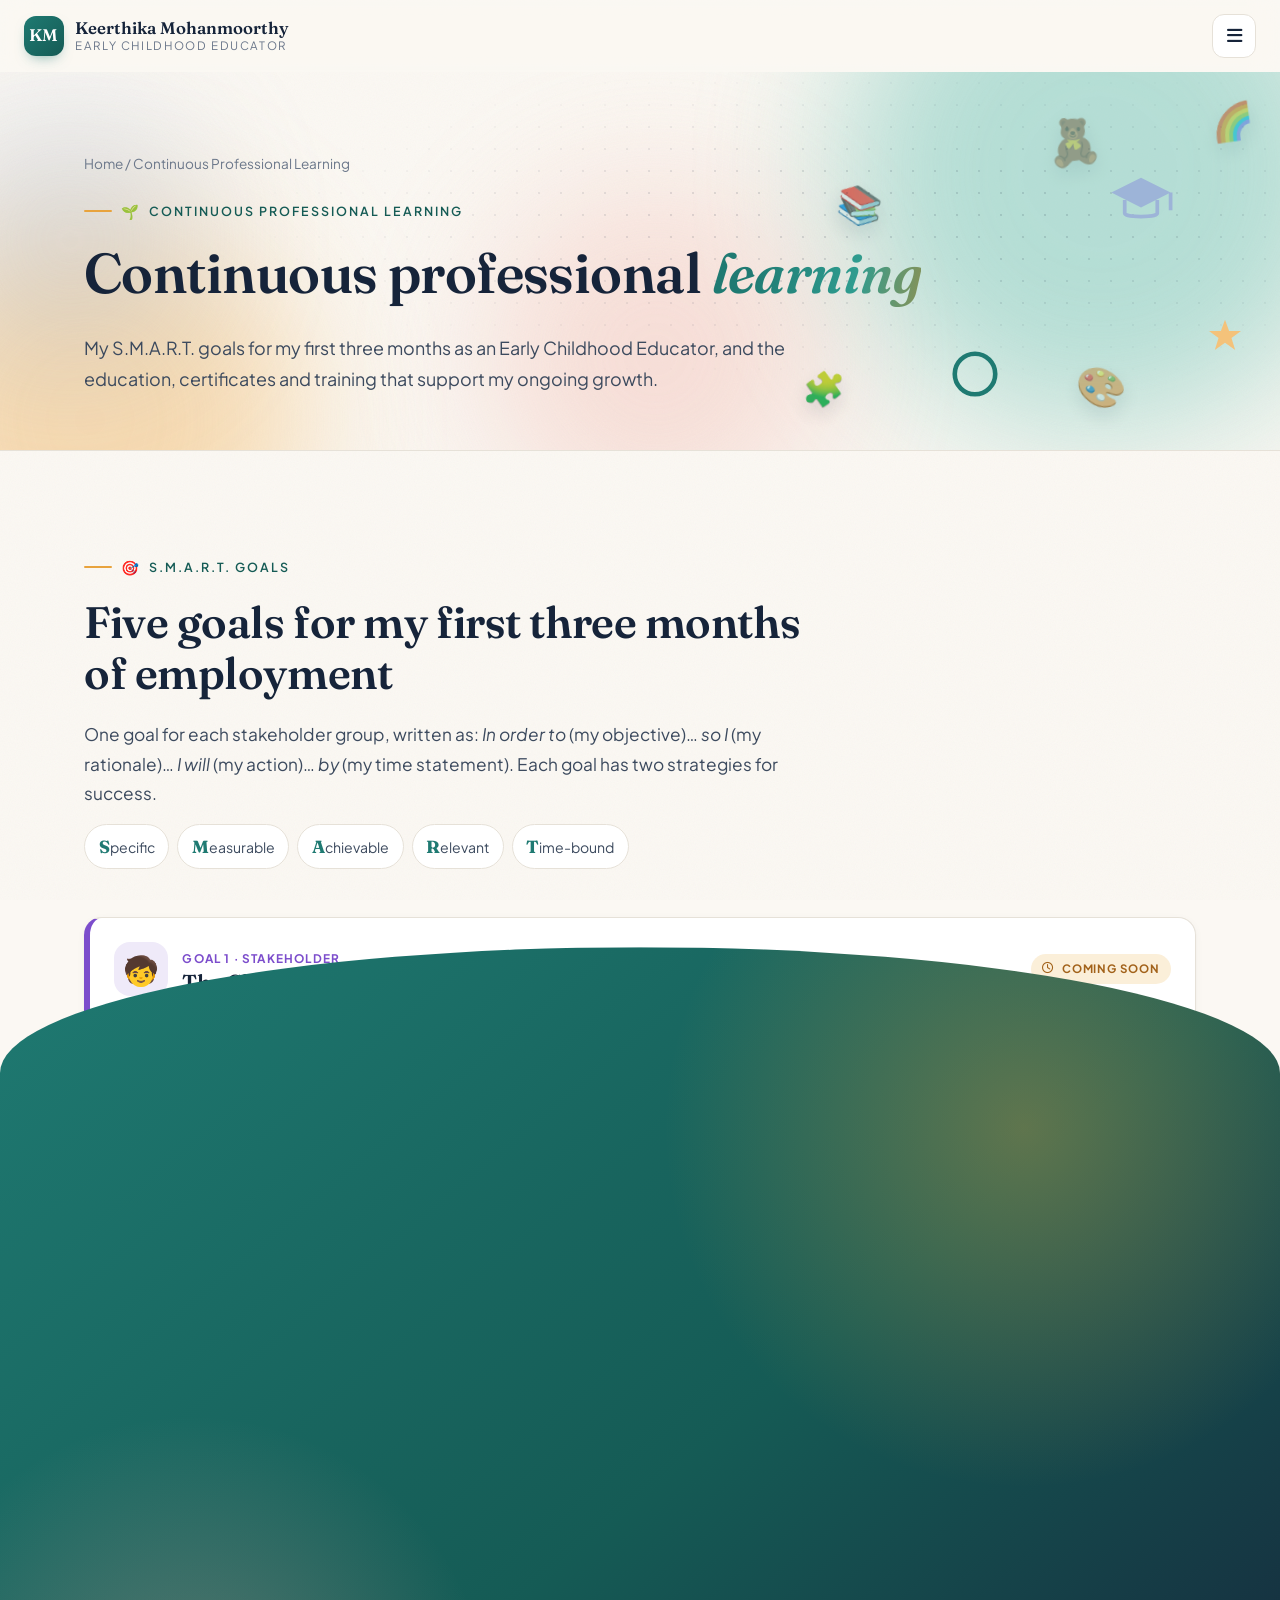
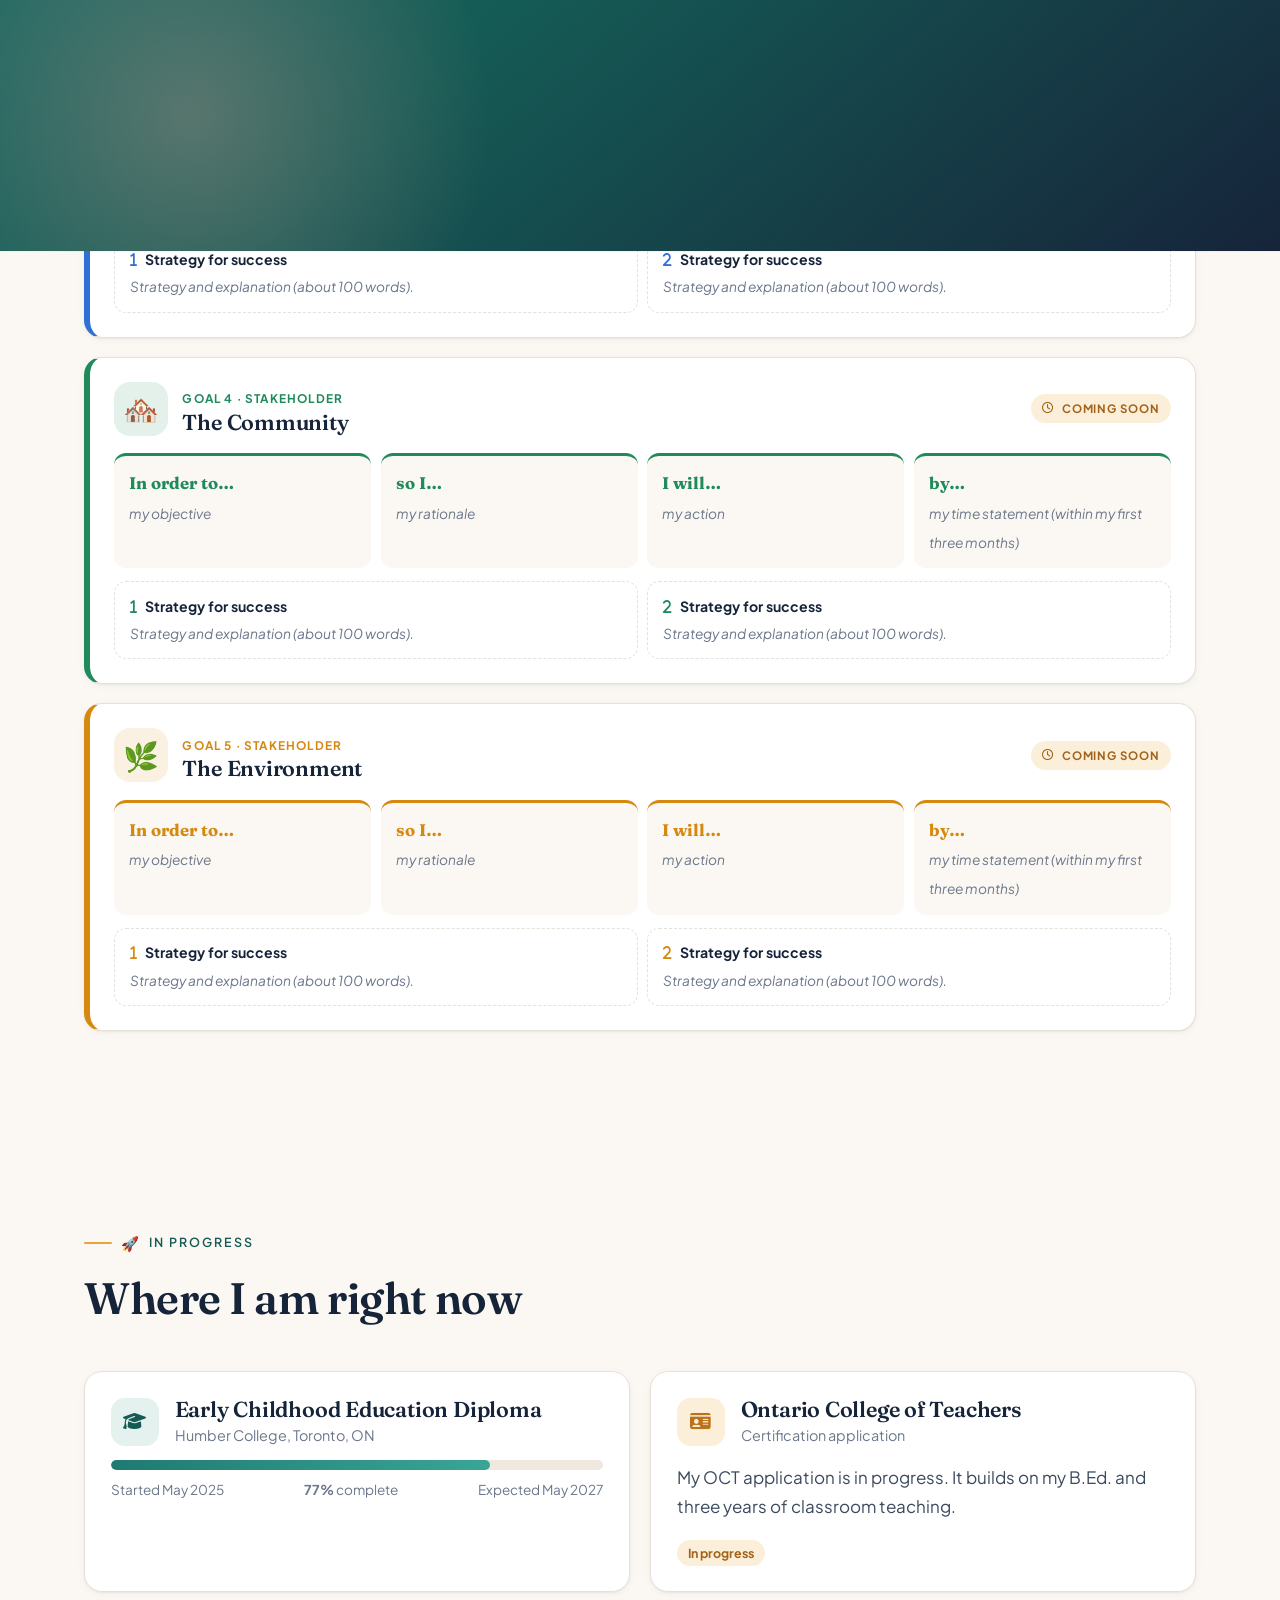
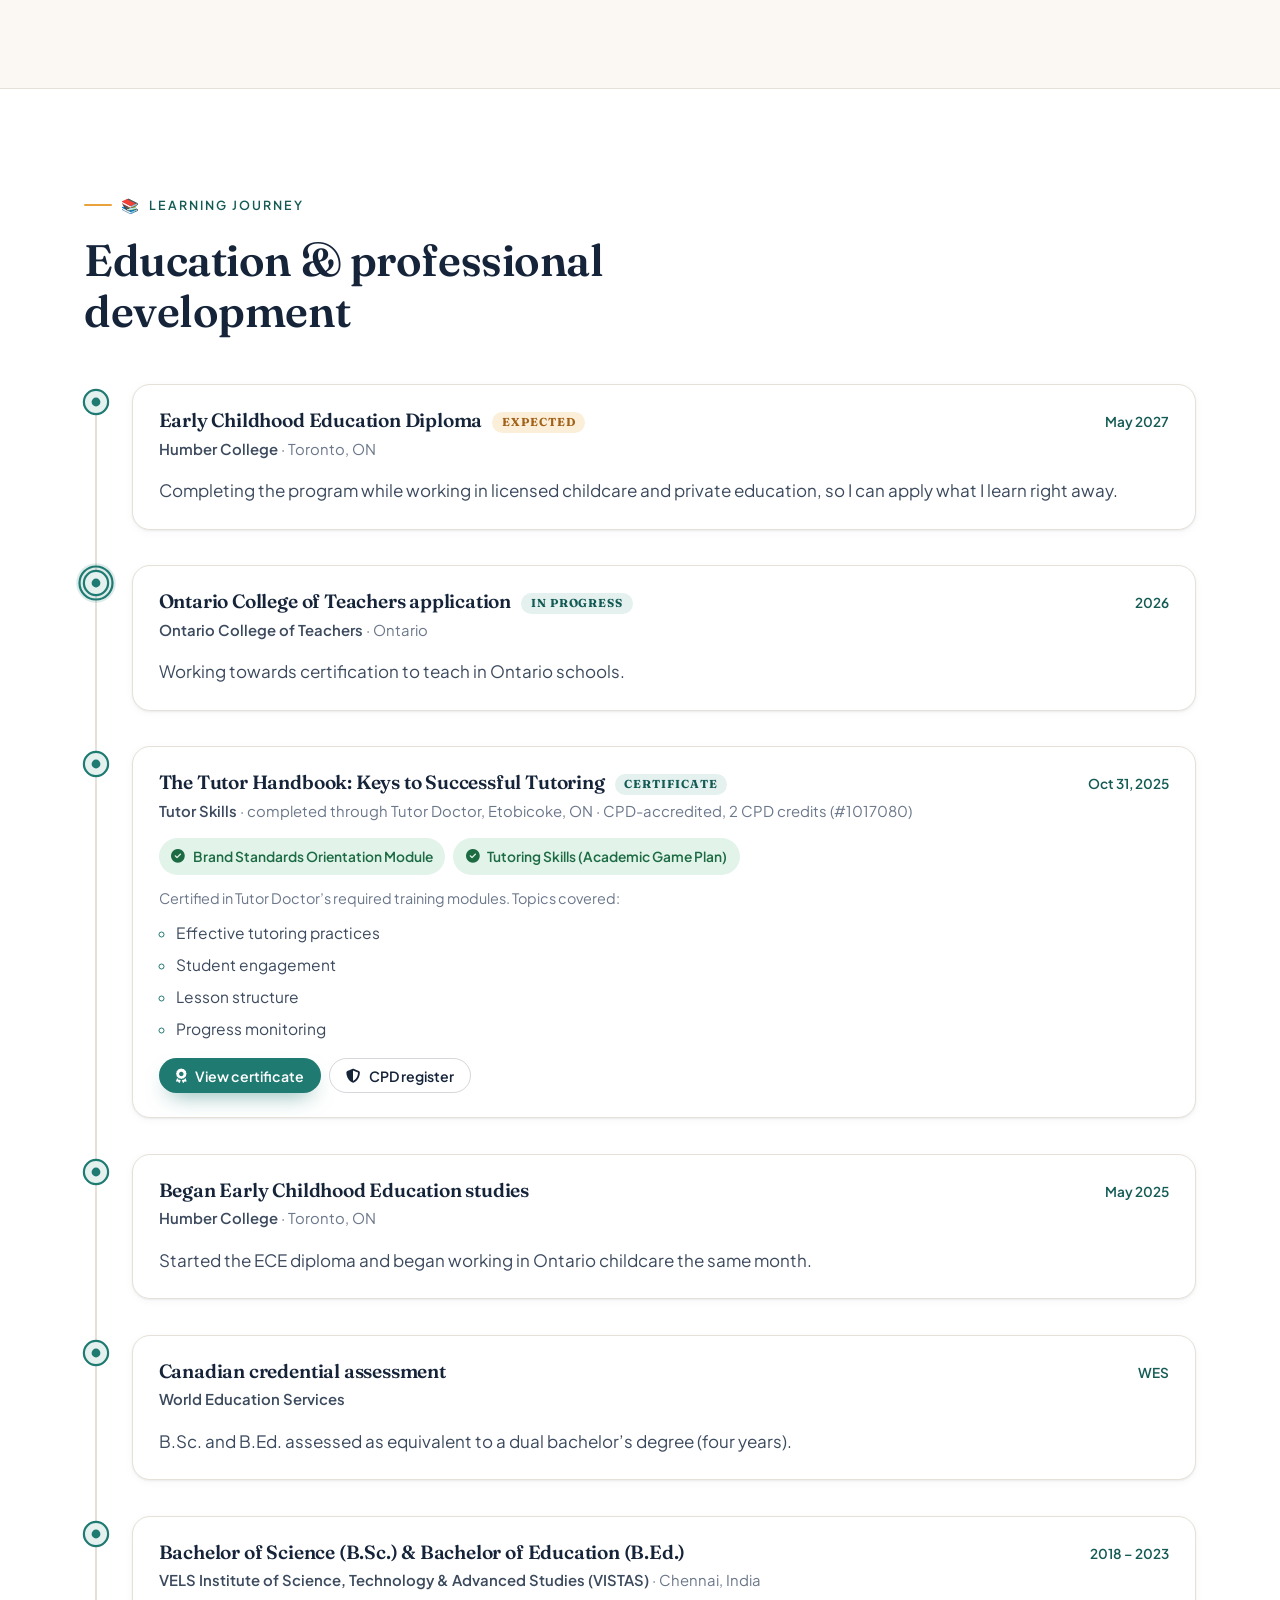
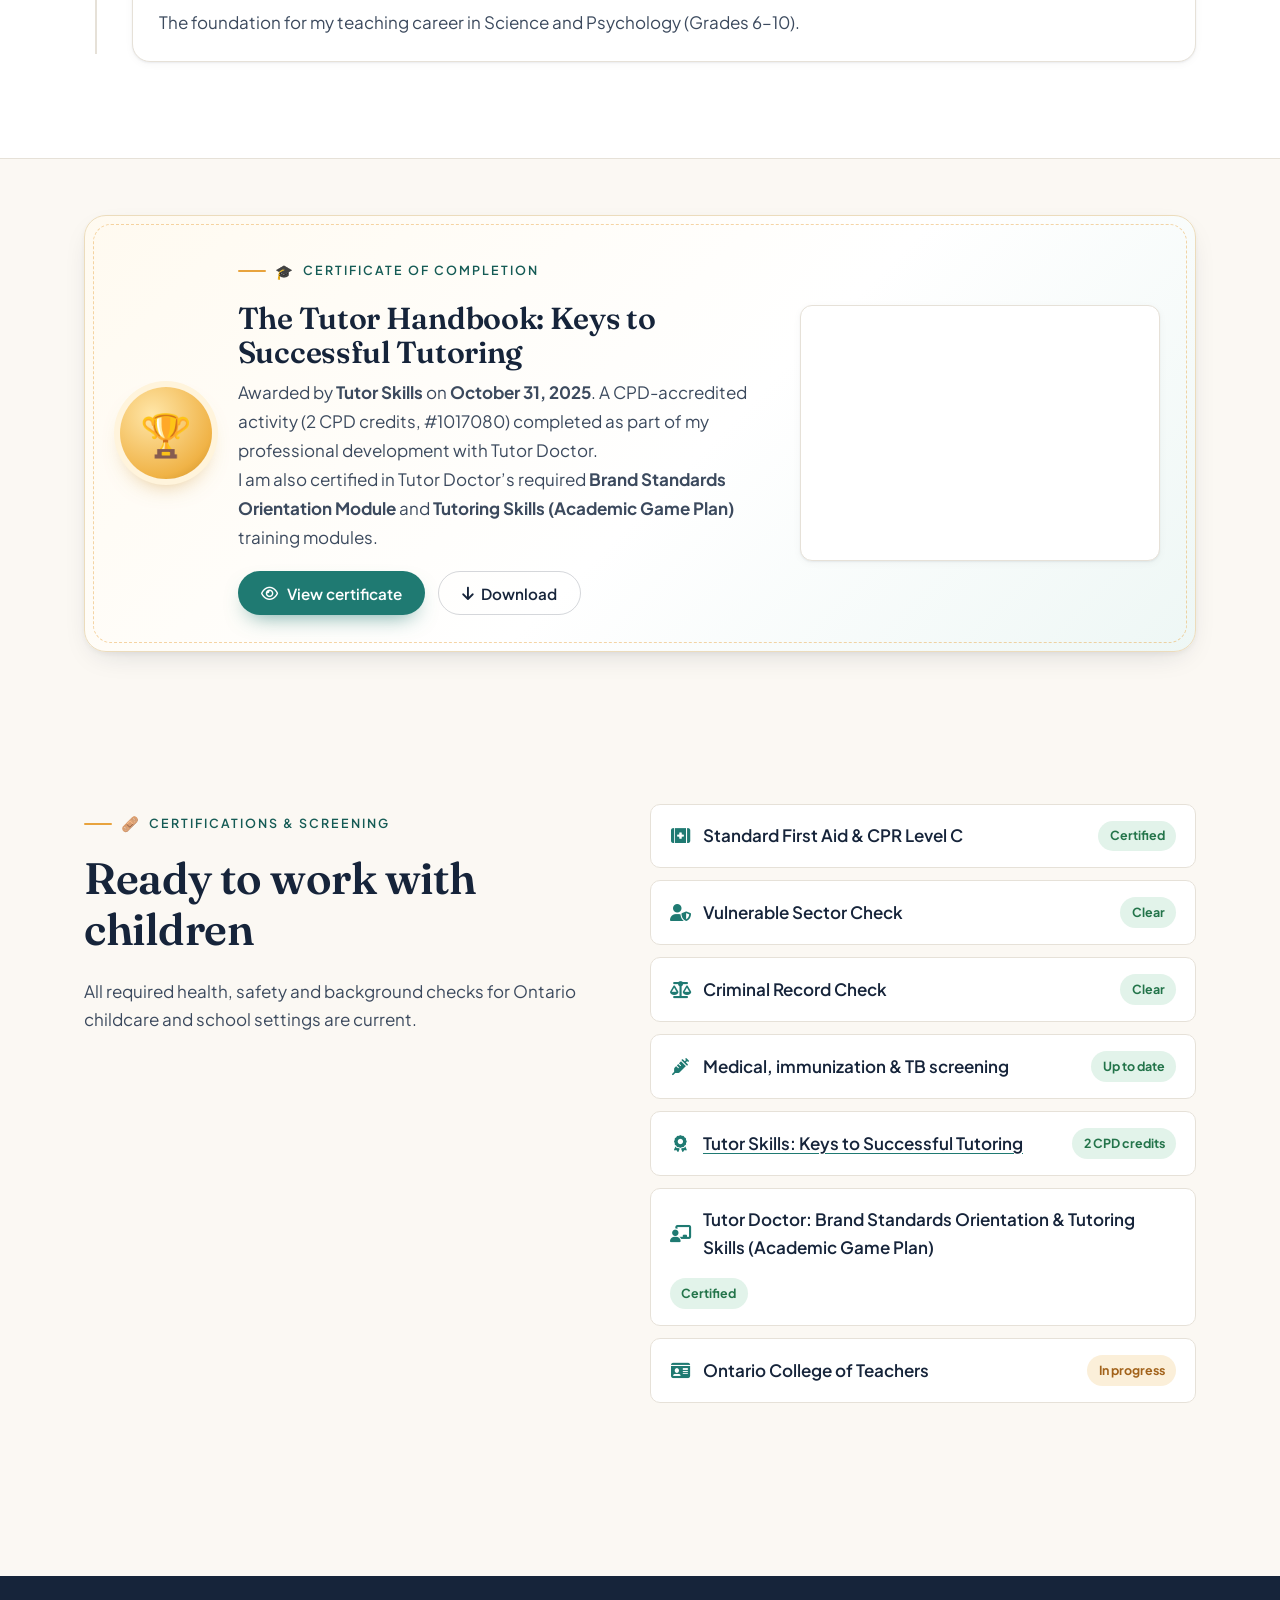
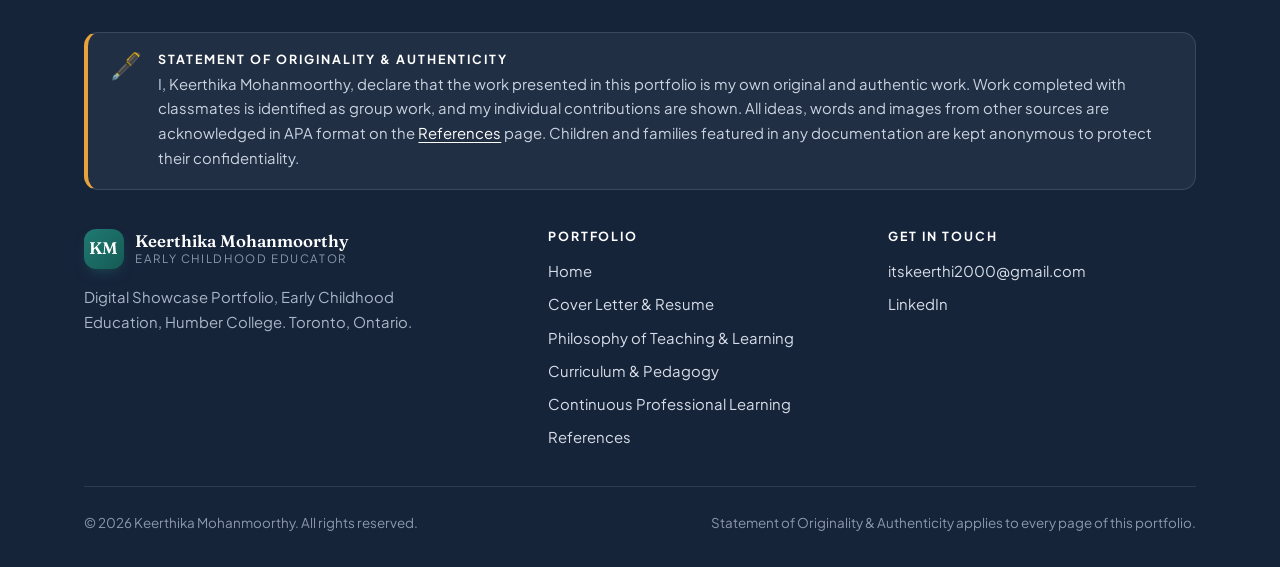
==== continuous-learning.html @ 9c363962 "Use new graduation portrait as the hero photo; keep badges off the photo Co-Authored-By: Claude Opus" ====
<!DOCTYPE html>
<html lang="en-CA" class="no-js">
<head>
  <meta charset="UTF-8" />
  <meta name="viewport" content="width=device-width, initial-scale=1.0" />
  <script>(function(){var h=document.documentElement,a=false;try{if(sessionStorage.getItem("km-pt")==="1"){a=true;sessionStorage.removeItem("km-pt");}}catch(e){}try{var n=performance.getEntriesByType("navigation")[0];if(n&&n.type==="back_forward")a=true;}catch(e){}if(a&&!(window.matchMedia&&matchMedia("(prefers-reduced-motion: reduce)").matches))h.classList.add("pt-arriving");})();</script>
  <title>Continuous Professional Learning | Keerthika Mohanmoorthy</title>
  <meta name="description" content="Education, certifications and professional development of Keerthika Mohanmoorthy: Humber College ECE diploma, B.Sc. & B.Ed., First Aid & CPR C, OCT application in progress." />
  <meta name="theme-color" content="#16243a" />
  <link rel="icon" href="data:image/svg+xml,%3Csvg xmlns='http://www.w3.org/2000/svg' viewBox='0 0 64 64'%3E%3Crect width='64' height='64' rx='16' fill='%231f7a72'/%3E%3Ctext x='50%25' y='54%25' text-anchor='middle' dominant-baseline='middle' font-family='Georgia,serif' font-size='28' fill='white'%3EKM%3C/text%3E%3C/svg%3E" />
  <link rel="preconnect" href="https://fonts.googleapis.com" />
  <link rel="preconnect" href="https://fonts.gstatic.com" crossorigin />
  <link href="https://fonts.googleapis.com/css2?family=Fraunces:ital,opsz,wght@0,9..144,400;0,9..144,500;0,9..144,600;1,9..144,400;1,9..144,500&family=Plus+Jakarta+Sans:wght@400;500;600;700&display=swap" rel="stylesheet" />
  <link rel="stylesheet" href="https://cdnjs.cloudflare.com/ajax/libs/font-awesome/6.5.2/css/all.min.css" />
  <link rel="stylesheet" href="assets/css/style.css?v=202611122013" />
</head>

<body>
  <a class="skip-link" href="#main">Skip to content</a>

  <header class="site-header">
    <div class="container">
      <a class="brand" href="index.html" aria-label="Keerthika Mohanmoorthy, home">
        <span class="brand-mark">KM</span>
        <span class="brand-text">
          <span class="brand-name">Keerthika Mohanmoorthy</span>
          <span class="brand-role">Early Childhood Educator</span>
        </span>
      </a>
      <button class="nav-toggle" aria-controls="site-nav" aria-expanded="false" aria-label="Toggle navigation"><i class="fa-solid fa-bars"></i></button>
      <nav id="site-nav" class="nav" aria-label="Main">
        <a href="index.html">Home</a>
        <a href="cover-letter.html">Cover Letter &amp; Resume</a>
        <a href="philosophy.html">Philosophy of Teaching &amp; Learning</a>
        <div class="nav-dd">
          <a href="curriculum-pedagogy.html" class="dd-toggle" aria-haspopup="true">Curriculum &amp; Pedagogy <i class="fa-solid fa-chevron-down" aria-hidden="true"></i></a>
          <div class="dd-menu">
            <a href="curriculum-pedagogy.html"><span class="dd-letter"><i class="fa-solid fa-table-cells-large"></i></span> Overview</a>
            <a href="pedagogical-documentation.html"><span class="dd-letter">A</span> Pedagogical Documentation</a>
            <a href="learning-story.html"><span class="dd-letter">B</span> Learning Story</a>
            <a href="inclusive-plans.html"><span class="dd-letter">C</span> Detailed Responsive Inclusive Plans</a>
            <a href="meaningful-artifacts.html"><span class="dd-letter">D</span> Meaningful Artifacts</a>
            <a href="resources-in-practice.html"><span class="dd-letter">E</span> Resources Used in Practice</a>
          </div>
        </div>
        <a href="continuous-learning.html" aria-current="page">Continuous Professional Learning</a>
        <a href="references.html">References</a>
      </nav>
    </div>
  </header>

  <main id="main">
    <section class="page-hero">
      <div class="aurora" aria-hidden="true"><span></span><span></span><span></span><span></span></div>
      <div class="dot-grid" aria-hidden="true"></div>
      <svg class="shape s1" viewBox="0 0 100 100" aria-hidden="true"><path fill="#9db4d8" d="M10 40 50 20l40 20-40 20z"/><path fill="none" stroke="#9db4d8" stroke-width="5" d="M28 50v18c0 6 44 6 44 0V50M90 40v24"/></svg>
      <svg class="shape s2" viewBox="0 0 100 100" aria-hidden="true"><circle cx="50" cy="50" r="44" fill="none" stroke="#1f7a72" stroke-width="10"/></svg>
      <svg class="shape s3" viewBox="0 0 100 100" aria-hidden="true"><path fill="#f4c27a" d="M50 5l12 33h35L69 59l11 35-30-21-30 21 11-35L3 38h35z"/></svg>
      <div class="container">
        <div class="breadcrumb reveal"><a href="index.html">Home</a> / Continuous Professional Learning</div>
        <span class="eyebrow reveal"><span class="em" aria-hidden="true">&#127793;</span> Continuous Professional Learning</span>
        <h1 data-split>Continuous professional <em class="text-gradient">learning</em></h1>
        <p class="reveal">My S.M.A.R.T. goals for my first three months as an Early Childhood Educator, and the education, certificates and training that support my ongoing growth.</p>
      </div>
    </section>

    <!-- ===== SMART goals ===== -->
    <section class="section" id="smart-goals">
      <div class="container">
        <div class="section-head reveal">
          <span class="eyebrow"><span class="em" aria-hidden="true">&#127919;</span> S.M.A.R.T. Goals</span>
          <h2>Five goals for my first three months of employment</h2>
          <p>One goal for each stakeholder group, written as: <em>In order to</em> (my objective)&#8230; <em>so I</em> (my rationale)&#8230; <em>I will</em> (my action)&#8230; <em>by</em> (my time statement). Each goal has two strategies for success.</p>
          <div class="smart-legend">
            <span><b>S</b>pecific</span><span><b>M</b>easurable</span><span><b>A</b>chievable</span><span><b>R</b>elevant</span><span><b>T</b>ime-bound</span>
          </div>
        </div>
        <div class="smart-grid" data-stagger="90">
          <article class="smart-card reveal-scale" style="--gc:#7c4dcc">
            <div class="smart-head">
              <span class="smart-emoji" aria-hidden="true">&#129490;</span>
              <div><small>Goal 1 &#183; Stakeholder</small><h3>The Child</h3></div>
              <span class="pending-tag"><i class="fa-regular fa-clock"></i> Coming soon</span>
            </div>
            <div class="smart-sentence">
              <div class="ss"><b>In order to&#8230;</b><span>my objective</span></div>
              <div class="ss"><b>so I&#8230;</b><span>my rationale</span></div>
              <div class="ss"><b>I will&#8230;</b><span>my action</span></div>
              <div class="ss"><b>by&#8230;</b><span>my time statement (within my first three months)</span></div>
            </div>
            <div class="smart-strats">
              <div class="strat"><b><i class="fa-solid fa-1"></i> Strategy for success</b><p>Strategy and explanation (about 100 words).</p></div>
              <div class="strat"><b><i class="fa-solid fa-2"></i> Strategy for success</b><p>Strategy and explanation (about 100 words).</p></div>
            </div>
          </article>
          <article class="smart-card reveal-scale" style="--gc:#d6457a">
            <div class="smart-head">
              <span class="smart-emoji" aria-hidden="true">&#128104;&#8205;&#128105;&#8205;&#128103;</span>
              <div><small>Goal 2 &#183; Stakeholder</small><h3>The Family</h3></div>
              <span class="pending-tag"><i class="fa-regular fa-clock"></i> Coming soon</span>
            </div>
            <div class="smart-sentence">
              <div class="ss"><b>In order to&#8230;</b><span>my objective</span></div>
              <div class="ss"><b>so I&#8230;</b><span>my rationale</span></div>
              <div class="ss"><b>I will&#8230;</b><span>my action</span></div>
              <div class="ss"><b>by&#8230;</b><span>my time statement (within my first three months)</span></div>
            </div>
            <div class="smart-strats">
              <div class="strat"><b><i class="fa-solid fa-1"></i> Strategy for success</b><p>Strategy and explanation (about 100 words).</p></div>
              <div class="strat"><b><i class="fa-solid fa-2"></i> Strategy for success</b><p>Strategy and explanation (about 100 words).</p></div>
            </div>
          </article>
          <article class="smart-card reveal-scale" style="--gc:#2f6fd6">
            <div class="smart-head">
              <span class="smart-emoji" aria-hidden="true">&#129309;</span>
              <div><small>Goal 3 &#183; Stakeholder</small><h3>Colleagues</h3></div>
              <span class="pending-tag"><i class="fa-regular fa-clock"></i> Coming soon</span>
            </div>
            <div class="smart-sentence">
              <div class="ss"><b>In order to&#8230;</b><span>my objective</span></div>
              <div class="ss"><b>so I&#8230;</b><span>my rationale</span></div>
              <div class="ss"><b>I will&#8230;</b><span>my action</span></div>
              <div class="ss"><b>by&#8230;</b><span>my time statement (within my first three months)</span></div>
            </div>
            <div class="smart-strats">
              <div class="strat"><b><i class="fa-solid fa-1"></i> Strategy for success</b><p>Strategy and explanation (about 100 words).</p></div>
              <div class="strat"><b><i class="fa-solid fa-2"></i> Strategy for success</b><p>Strategy and explanation (about 100 words).</p></div>
            </div>
          </article>
          <article class="smart-card reveal-scale" style="--gc:#1f8a5b">
            <div class="smart-head">
              <span class="smart-emoji" aria-hidden="true">&#127960;&#65039;</span>
              <div><small>Goal 4 &#183; Stakeholder</small><h3>The Community</h3></div>
              <span class="pending-tag"><i class="fa-regular fa-clock"></i> Coming soon</span>
            </div>
            <div class="smart-sentence">
              <div class="ss"><b>In order to&#8230;</b><span>my objective</span></div>
              <div class="ss"><b>so I&#8230;</b><span>my rationale</span></div>
              <div class="ss"><b>I will&#8230;</b><span>my action</span></div>
              <div class="ss"><b>by&#8230;</b><span>my time statement (within my first three months)</span></div>
            </div>
            <div class="smart-strats">
              <div class="strat"><b><i class="fa-solid fa-1"></i> Strategy for success</b><p>Strategy and explanation (about 100 words).</p></div>
              <div class="strat"><b><i class="fa-solid fa-2"></i> Strategy for success</b><p>Strategy and explanation (about 100 words).</p></div>
            </div>
          </article>
          <article class="smart-card reveal-scale" style="--gc:#d68910">
            <div class="smart-head">
              <span class="smart-emoji" aria-hidden="true">&#127807;</span>
              <div><small>Goal 5 &#183; Stakeholder</small><h3>The Environment</h3></div>
              <span class="pending-tag"><i class="fa-regular fa-clock"></i> Coming soon</span>
            </div>
            <div class="smart-sentence">
              <div class="ss"><b>In order to&#8230;</b><span>my objective</span></div>
              <div class="ss"><b>so I&#8230;</b><span>my rationale</span></div>
              <div class="ss"><b>I will&#8230;</b><span>my action</span></div>
              <div class="ss"><b>by&#8230;</b><span>my time statement (within my first three months)</span></div>
            </div>
            <div class="smart-strats">
              <div class="strat"><b><i class="fa-solid fa-1"></i> Strategy for success</b><p>Strategy and explanation (about 100 words).</p></div>
              <div class="strat"><b><i class="fa-solid fa-2"></i> Strategy for success</b><p>Strategy and explanation (about 100 words).</p></div>
            </div>
          </article>
        </div>
      </div>
    </section>

    <!-- ===== Currently ===== -->
    <section class="section" id="current">
      <div class="container">
        <div class="section-head reveal">
          <span class="eyebrow"><span class="em" aria-hidden="true">&#128640;</span> In Progress</span>
          <h2>Where I am right now</h2>
        </div>
        <div class="split">
          <div class="progress-card spot reveal-scale">
            <div style="display:flex;gap:1rem;align-items:center">
              <div class="card-icon" style="margin:0"><i class="fa-solid fa-graduation-cap"></i></div>
              <div>
                <h3 style="margin:0">Early Childhood Education Diploma</h3>
                <p class="muted small mb-0">Humber College, Toronto, ON</p>
              </div>
            </div>
            <div class="progress-bar" role="progressbar" aria-label="Diploma progress" aria-valuemin="0" aria-valuemax="100" data-progress-start="2025-05-01" data-progress-end="2027-05-31"><span style="width:0%"></span></div>
            <div class="progress-meta"><span>Started May 2025</span><span><strong data-progress-label>&#8212;</strong> complete</span><span>Expected May 2027</span></div>
          </div>
          <div class="progress-card spot reveal-scale">
            <div style="display:flex;gap:1rem;align-items:center">
              <div class="card-icon sun" style="margin:0"><i class="fa-solid fa-id-card"></i></div>
              <div>
                <h3 style="margin:0">Ontario College of Teachers</h3>
                <p class="muted small mb-0">Certification application</p>
              </div>
            </div>
            <p class="mt-1 mb-0">My OCT application is in progress. It builds on my B.Ed. and three years of classroom teaching.</p>
            <p class="mt-1 mb-0"><span class="pill prog">In progress</span></p>
          </div>
        </div>
      </div>
    </section>

    <!-- ===== Learning journey ===== -->
    <section class="section section-alt" id="journey">
      <div class="container">
        <div class="section-head reveal">
          <span class="eyebrow"><span class="em" aria-hidden="true">&#128218;</span> Learning Journey</span>
          <h2>Education &amp; professional development</h2>
        </div>
        <ol class="timeline">
          <li class="tl-item reveal">
            <span class="tl-dot" aria-hidden="true"></span>
            <div class="tl-card spot">
              <div class="tl-top"><h3>Early Childhood Education Diploma <span class="badge sun">Expected</span></h3><span class="tl-date">May 2027</span></div>
              <div class="tl-org"><strong>Humber College</strong> &#183; Toronto, ON</div>
              <p class="mb-0">Completing the program while working in licensed childcare and private education, so I can apply what I learn right away.</p>
            </div>
          </li>
          <li class="tl-item current reveal">
            <span class="tl-dot" aria-hidden="true"></span>
            <div class="tl-card spot">
              <div class="tl-top"><h3>Ontario College of Teachers application <span class="badge">In progress</span></h3><span class="tl-date">2026</span></div>
              <div class="tl-org"><strong>Ontario College of Teachers</strong> &#183; Ontario</div>
              <p class="mb-0">Working towards certification to teach in Ontario schools.</p>
            </div>
          </li>
          <li class="tl-item reveal">
            <span class="tl-dot" aria-hidden="true"></span>
            <div class="tl-card spot">
              <div class="tl-top"><h3>The Tutor Handbook: Keys to Successful Tutoring <span class="badge">Certificate</span></h3><span class="tl-date">Oct 31, 2025</span></div>
              <div class="tl-org"><strong>Tutor Skills</strong> &#183; completed through Tutor Doctor, Etobicoke, ON &#183; CPD-accredited, 2 CPD credits (#1017080)</div>
              <div class="module-list">
                <span class="module"><i class="fa-solid fa-circle-check"></i> Brand Standards Orientation Module</span>
                <span class="module"><i class="fa-solid fa-circle-check"></i> Tutoring Skills (Academic Game Plan)</span>
              </div>
              <p class="small muted" style="margin:.2rem 0 .6rem">Certified in Tutor Doctor&#8217;s required training modules. Topics covered:</p>
              <ul>
                <li>Effective tutoring practices</li>
                <li>Student engagement</li>
                <li>Lesson structure</li>
                <li>Progress monitoring</li>
              </ul>
              <div class="cert-actions">
                <a class="btn btn-primary btn-sm" href="assets/docs/certificates/Keerthika_Mohanmoorthy_Tutor_Skills_Certificate.pdf" target="_blank" rel="noopener"><i class="fa-solid fa-award"></i> View certificate</a>
                <a class="btn btn-ghost btn-sm" href="https://thecpdregister.com" target="_blank" rel="noopener"><i class="fa-solid fa-shield-halved"></i> CPD register</a>
              </div>
            </div>
          </li>
          <li class="tl-item reveal">
            <span class="tl-dot" aria-hidden="true"></span>
            <div class="tl-card spot">
              <div class="tl-top"><h3>Began Early Childhood Education studies</h3><span class="tl-date">May 2025</span></div>
              <div class="tl-org"><strong>Humber College</strong> &#183; Toronto, ON</div>
              <p class="mb-0">Started the ECE diploma and began working in Ontario childcare the same month.</p>
            </div>
          </li>
          <li class="tl-item reveal">
            <span class="tl-dot" aria-hidden="true"></span>
            <div class="tl-card spot">
              <div class="tl-top"><h3>Canadian credential assessment</h3><span class="tl-date">WES</span></div>
              <div class="tl-org"><strong>World Education Services</strong></div>
              <p class="mb-0">B.Sc. and B.Ed. assessed as equivalent to a dual bachelor&#8217;s degree (four years).</p>
            </div>
          </li>
          <li class="tl-item reveal">
            <span class="tl-dot" aria-hidden="true"></span>
            <div class="tl-card spot">
              <div class="tl-top"><h3>Bachelor of Science (B.Sc.) &amp; Bachelor of Education (B.Ed.)</h3><span class="tl-date">2018 &#8211; 2023</span></div>
              <div class="tl-org"><strong>VELS Institute of Science, Technology &amp; Advanced Studies (VISTAS)</strong> &#183; Chennai, India</div>
              <p class="mb-0">The foundation for my teaching career in Science and Psychology (Grades 6&#8211;10).</p>
            </div>
          </li>
        </ol>
      </div>
    </section>

    <!-- ===== Featured certificate ===== -->
    <section class="section-tight">
      <div class="container">
        <div class="cert-card reveal-scale">
          <div class="cert-seal" aria-hidden="true"><span>&#127942;</span></div>
          <div class="cert-body">
            <span class="eyebrow"><span class="em" aria-hidden="true">&#127891;</span> Certificate of Completion</span>
            <h2>The Tutor Handbook: Keys to Successful Tutoring</h2>
            <p>Awarded by <strong>Tutor Skills</strong> on <strong>October 31, 2025</strong>. A CPD-accredited activity (2 CPD credits, #1017080) completed as part of my professional development with Tutor Doctor.</p>
            <p class="mt-1">I am also certified in Tutor Doctor&#8217;s required <strong>Brand Standards Orientation Module</strong> and <strong>Tutoring Skills (Academic Game Plan)</strong> training modules.</p>
            <div class="hero-actions" style="margin:1.2rem 0 0">
              <a class="btn btn-primary magnetic" href="assets/docs/certificates/Keerthika_Mohanmoorthy_Tutor_Skills_Certificate.pdf" target="_blank" rel="noopener"><i class="fa-regular fa-eye"></i> View certificate</a>
              <a class="btn btn-ghost magnetic" href="assets/docs/certificates/Keerthika_Mohanmoorthy_Tutor_Skills_Certificate.pdf" download><i class="fa-solid fa-arrow-down"></i> Download</a>
            </div>
          </div>
          <iframe class="cert-preview" src="assets/docs/certificates/Keerthika_Mohanmoorthy_Tutor_Skills_Certificate.pdf#view=Fit&amp;toolbar=0&amp;navpanes=0" title="Tutor Skills certificate (PDF preview)" loading="lazy" tabindex="-1"></iframe>
        </div>
      </div>
    </section>

    <!-- ===== Certifications ===== -->
    <section class="section" id="certifications">
      <div class="container">
        <div class="split" style="align-items:start">
          <div class="reveal">
            <span class="eyebrow"><span class="em" aria-hidden="true">&#129657;</span> Certifications &amp; Screening</span>
            <h2>Ready to work with children</h2>
            <p>All required health, safety and background checks for Ontario childcare and school settings are current.</p>
          </div>
          <ul class="status-list" data-stagger="70">
            <li class="reveal"><span class="what"><i class="fa-solid fa-kit-medical"></i> Standard First Aid &amp; CPR Level C</span><span class="pill ok">Certified</span></li>
            <li class="reveal"><span class="what"><i class="fa-solid fa-user-shield"></i> Vulnerable Sector Check</span><span class="pill ok">Clear</span></li>
            <li class="reveal"><span class="what"><i class="fa-solid fa-scale-balanced"></i> Criminal Record Check</span><span class="pill ok">Clear</span></li>
            <li class="reveal"><span class="what"><i class="fa-solid fa-syringe"></i> Medical, immunization &amp; TB screening</span><span class="pill ok">Up to date</span></li>
            <li class="reveal"><span class="what"><i class="fa-solid fa-award"></i> <a href="assets/docs/certificates/Keerthika_Mohanmoorthy_Tutor_Skills_Certificate.pdf" target="_blank" rel="noopener">Tutor Skills: Keys to Successful Tutoring</a></span><span class="pill ok">2 CPD credits</span></li>
            <li class="reveal"><span class="what"><i class="fa-solid fa-chalkboard-user"></i> Tutor Doctor: Brand Standards Orientation &amp; Tutoring Skills (Academic Game Plan)</span><span class="pill ok">Certified</span></li>
            <li class="reveal"><span class="what"><i class="fa-solid fa-id-card"></i> Ontario College of Teachers</span><span class="pill prog">In progress</span></li>
          </ul>
        </div>
      </div>
    </section>

  </main>

  <footer class="site-footer">
    <div class="container">
      <div class="originality" role="note" aria-labelledby="originality-title">
        <span class="orig-icon" aria-hidden="true">&#128395;&#65039;</span>
        <div>
          <h4 id="originality-title">Statement of Originality &amp; Authenticity</h4>
          <p>I, Keerthika Mohanmoorthy, declare that the work presented in this portfolio is my own original and authentic work. Work completed with classmates is identified as group work, and my individual contributions are shown. All ideas, words and images from other sources are acknowledged in APA format on the <a href="references.html">References</a> page. Children and families featured in any documentation are kept anonymous to protect their confidentiality.</p>
        </div>
      </div>
      <div class="footer-grid">
        <div class="footer-brand">
          <a class="brand" href="index.html">
            <span class="brand-mark">KM</span>
            <span class="brand-text"><span class="brand-name">Keerthika Mohanmoorthy</span><span class="brand-role">Early Childhood Educator</span></span>
          </a>
          <p>Digital Showcase Portfolio, Early Childhood Education, Humber College. Toronto, Ontario.</p>
        </div>
        <div>
          <h4>Portfolio</h4>
          <ul>
            <li><a href="index.html">Home</a></li>
            <li><a href="cover-letter.html">Cover Letter &amp; Resume</a></li>
            <li><a href="philosophy.html">Philosophy of Teaching &amp; Learning</a></li>
            <li><a href="curriculum-pedagogy.html">Curriculum &amp; Pedagogy</a></li>
            <li><a href="continuous-learning.html">Continuous Professional Learning</a></li>
            <li><a href="references.html">References</a></li>
          </ul>
        </div>
        <div>
          <h4>Get in touch</h4>
          <ul>
            <li><a href="mailto:itskeerthi2000@gmail.com">itskeerthi2000@gmail.com</a></li>
            <li><a href="https://www.linkedin.com/in/keerthika-mohanmoorthy" target="_blank" rel="noopener">LinkedIn</a></li>
          </ul>
        </div>
      </div>
      <div class="footer-bottom">
        <span>&#169; <span data-year>2026</span> Keerthika Mohanmoorthy. All rights reserved.</span>
        <span>Statement of Originality &amp; Authenticity applies to every page of this portfolio.</span>
      </div>
    </div>
  </footer>

  <script src="assets/js/main.js?v=202611122013"></script>
</body>
</html>
---- assets/css/style.css ----
/* ==========================================================================
   Keerthika Mohanmoorthy \2014  ECE Portfolio
   Shared design system
   ========================================================================== */

:root {
  --ink: #16243a;          /* deep navy \2014  headings */
  --ink-soft: #3c4a5e;     /* body text */
  --muted: #6b778a;        /* secondary text */
  --line: #e6e1d8;         /* hairlines */
  --paper: #fbf8f3;        /* warm page background */
  --card: #ffffff;
  --teal: #1f7a72;         /* primary accent (matches r\e9 sum\e9 ) */
  --teal-deep: #155b55;
  --teal-tint: #e4f1ef;
  --sun: #e8a33d;          /* warm secondary accent */
  --sun-tint: #fbefd9;
  --rose: #d9776a;
  --rose-tint: #f8e5e1;
  --navy-band: #16243a;

  --serif: "Fraunces", Georgia, "Times New Roman", serif;
  --sans: "Plus Jakarta Sans", system-ui, -apple-system, "Segoe UI", Roboto, sans-serif;

  --radius: 18px;
  --radius-sm: 10px;
  --shadow-sm: 0 1px 2px rgba(22, 36, 58, .06), 0 2px 8px rgba(22, 36, 58, .04);
  --shadow: 0 10px 30px -12px rgba(22, 36, 58, .18), 0 2px 6px rgba(22, 36, 58, .05);
  --shadow-lg: 0 30px 60px -20px rgba(22, 36, 58, .28);
  --max: 1160px;
  --header-h: 72px;
}

*, *::before, *::after { box-sizing: border-box; }

html { scroll-behavior: smooth; scroll-padding-top: calc(var(--header-h) + 16px); }

body {
  margin: 0;
  font-family: var(--sans);
  font-size: 1.0625rem;
  line-height: 1.7;
  color: var(--ink-soft);
  background: var(--paper);
  -webkit-font-smoothing: antialiased;
  text-rendering: optimizeLegibility;
}

img { max-width: 100%; display: block; }
a { color: var(--teal); text-decoration-thickness: 1px; text-underline-offset: 3px; }
a:hover { color: var(--teal-deep); }

h1, h2, h3, h4 { font-family: var(--serif); color: var(--ink); line-height: 1.15; margin: 0 0 .5em; font-weight: 600; letter-spacing: -.01em; }
h1 { font-size: clamp(2.4rem, 5.5vw, 4.2rem); font-weight: 600; }
h2 { font-size: clamp(1.9rem, 3.6vw, 2.75rem); }
h3 { font-size: 1.35rem; }
p { margin: 0 0 1rem; }

.skip-link {
  position: absolute; left: -999px; top: 8px; z-index: 2000;
  background: var(--ink); color: #fff; padding: .6rem 1rem; border-radius: 8px;
}
.skip-link:focus { left: 16px; }

:focus-visible { outline: 3px solid var(--sun); outline-offset: 3px; border-radius: 6px; }

.container { width: 100%; max-width: var(--max); margin: 0 auto; padding: 0 24px; }
@media (max-width: 600px) { .container { padding: 0 16px; } }

/* ---------- Header ---------- */
.site-header {
  position: sticky; top: 0; z-index: 1000;
  height: var(--header-h);
  background: rgba(251, 248, 243, .82);
  backdrop-filter: saturate(160%) blur(14px);
  -webkit-backdrop-filter: saturate(160%) blur(14px);
  border-bottom: 1px solid transparent;
  transition: border-color .3s, box-shadow .3s;
}
.site-header.scrolled { border-bottom-color: var(--line); box-shadow: 0 6px 20px -16px rgba(22,36,58,.35); }
.site-header .container { height: 100%; display: flex; align-items: center; justify-content: space-between; gap: 1rem; max-width: 1320px; }
.brand-name, .brand-role { white-space: nowrap; }
.brand-mark { flex-shrink: 0; }
@media (max-width: 420px) { .brand-role { display: none; } }

.brand { display: flex; align-items: center; gap: .7rem; text-decoration: none; color: var(--ink); }
.brand-mark {
  width: 40px; height: 40px; border-radius: 12px;
  display: grid; place-items: center;
  background: linear-gradient(135deg, var(--teal), var(--teal-deep));
  color: #fff; font-family: var(--serif); font-weight: 600; font-size: 1.05rem; letter-spacing: .02em;
  box-shadow: 0 6px 14px -6px rgba(31,122,114,.6);
}
.brand-text { display: flex; flex-direction: column; line-height: 1.15; }
.brand-name { font-family: var(--serif); font-weight: 600; font-size: 1.05rem; }
.brand-role { font-size: .72rem; letter-spacing: .14em; text-transform: uppercase; color: var(--muted); }

.nav { display: flex; align-items: center; gap: .25rem; }
.nav a { white-space: nowrap;
  position: relative; text-decoration: none; color: var(--ink-soft);
  font-size: .92rem; font-weight: 500; padding: .5rem .8rem; border-radius: 999px;
  transition: color .2s, background .2s;
}
.nav a:hover { color: var(--ink); background: rgba(22,36,58,.05); }
.nav a[aria-current="page"] { color: var(--teal-deep); background: var(--teal-tint); font-weight: 600; }
.nav .btn { margin-left: .5rem; }
.nav a.btn-primary, .nav a.btn-primary:hover, .nav a.btn-primary:focus-visible { color: #fff; background: var(--teal); }
.nav a.btn-primary:hover { background: var(--teal-deep); }

.nav-toggle {
  display: none; width: 44px; height: 44px; border: 1px solid var(--line); border-radius: 12px;
  background: var(--card); color: var(--ink); cursor: pointer; font-size: 1.1rem;
}

@media (max-width: 1340px) {
  .nav-toggle { display: grid; place-items: center; }
  .nav {
    position: fixed; inset: var(--header-h) 0 auto 0;
    flex-direction: column; align-items: stretch; gap: .25rem;
    padding: 1rem 16px 1.5rem; background: var(--paper);
    border-bottom: 1px solid var(--line); box-shadow: var(--shadow);
    transform: translateY(-8px); opacity: 0; visibility: hidden;
    transition: opacity .2s, transform .2s, visibility .2s;
  }
  .nav.open { transform: none; opacity: 1; visibility: visible; }
  .nav a { padding: .8rem 1rem; border-radius: 12px; font-size: 1rem; }
  .nav .btn { margin: .5rem 0 0; justify-content: center; }
}

/* ---------- Buttons ---------- */
.btn {
  display: inline-flex; align-items: center; gap: .55rem;
  padding: .85rem 1.4rem; border-radius: 999px;
  font-family: var(--sans); font-weight: 600; font-size: .95rem; line-height: 1;
  text-decoration: none; cursor: pointer; border: 1.5px solid transparent;
  transition: transform .2s, box-shadow .2s, background .2s, color .2s, border-color .2s;
}
.btn:hover { transform: translateY(-2px); }
.btn-primary { background: var(--teal); color: #fff; box-shadow: 0 10px 22px -10px rgba(31,122,114,.7); }
.btn-primary:hover { background: var(--teal-deep); color: #fff; }
.btn-ghost { background: transparent; color: var(--ink); border-color: rgba(22,36,58,.18); }
.btn-ghost:hover { border-color: var(--ink); color: var(--ink); }
.btn-light { background: #fff; color: var(--ink); }
.btn-light:hover { color: var(--teal-deep); }
.btn-outline-light { color: #fff; border-color: rgba(255,255,255,.4); }
.btn-outline-light:hover { color: #fff; border-color: #fff; }
.btn-sm { padding: .6rem 1rem; font-size: .88rem; }

/* ---------- Hero ---------- */
.hero { position: relative; overflow: hidden; padding: clamp(3rem, 8vw, 6.5rem) 0 clamp(3rem, 7vw, 5.5rem); }
.hero::before {
  content: ""; position: absolute; inset: -20% -10% auto auto; width: 60vw; height: 60vw; max-width: 760px; max-height: 760px;
  background: radial-gradient(closest-side, rgba(31,122,114,.14), transparent 70%);
  pointer-events: none;
}
.hero::after {
  content: ""; position: absolute; left: -10%; bottom: -30%; width: 46vw; height: 46vw; max-width: 600px; max-height: 600px;
  background: radial-gradient(closest-side, rgba(232,163,61,.14), transparent 70%);
  pointer-events: none;
}
.hero-grid { position: relative; z-index: 1; display: grid; grid-template-columns: 1.15fr .85fr; gap: clamp(2rem, 5vw, 4.5rem); align-items: center; }

.eyebrow {
  display: inline-flex; align-items: center; gap: .55rem;
  font-size: .78rem; font-weight: 600; letter-spacing: .16em; text-transform: uppercase; color: var(--teal-deep);
  margin-bottom: 1.1rem;
}
.eyebrow::before { content: ""; width: 28px; height: 2px; background: var(--sun); border-radius: 2px; }

.hero h1 { margin-bottom: .45em; }
.hero h1 em { font-style: italic; color: var(--teal); font-weight: 500; }
.hero-lead { font-size: clamp(1.08rem, 1.6vw, 1.22rem); max-width: 36em; color: var(--ink-soft); margin-bottom: 1.8rem; }
.hero-actions { display: flex; flex-wrap: wrap; gap: .8rem; margin-bottom: 2rem; }

.chip-row { display: flex; flex-wrap: wrap; gap: .5rem; padding: 0; margin: 0; list-style: none; }
.chip {
  display: inline-flex; align-items: center; gap: .45rem;
  padding: .45rem .85rem; border-radius: 999px; font-size: .84rem; font-weight: 500;
  background: var(--card); border: 1px solid var(--line); color: var(--ink-soft);
}
.chip i { color: var(--teal); font-size: .85em; }

.portrait { position: relative; justify-self: center; width: min(100%, 420px); }
.portrait-frame {
  position: relative; aspect-ratio: 4/5; border-radius: 200px 200px var(--radius) var(--radius);
  overflow: hidden; box-shadow: var(--shadow-lg); background: var(--teal-tint);
}
.portrait-frame img { width: 100%; height: 100%; object-fit: cover; object-position: 50% 30%; }
.portrait-deco {
  position: absolute; inset: 18px -18px -18px 18px; z-index: -1;
  border-radius: 200px 200px var(--radius) var(--radius);
  border: 2px solid var(--sun); opacity: .55;
}
.portrait-badge {
  position: absolute; left: -28px; bottom: 34px;
  display: flex; align-items: center; gap: .8rem;
  background: var(--card); padding: .85rem 1.1rem; border-radius: 16px; box-shadow: var(--shadow);
  font-size: .85rem; line-height: 1.3; color: var(--ink);
}
.portrait-badge .icon {
  width: 40px; height: 40px; border-radius: 12px; display: grid; place-items: center;
  background: var(--sun-tint); color: #b9741b; font-size: 1.05rem; flex-shrink: 0;
}
.portrait-badge small { display: block; color: var(--muted); font-size: .76rem; }
.portrait-badge.alt { left: auto; right: -22px; top: 36px; bottom: auto; }
.portrait-badge.alt .icon { background: var(--teal-tint); color: var(--teal-deep); }

@media (max-width: 900px) {
  .hero-grid { grid-template-columns: 1fr; }
  .portrait { order: -1; width: min(78%, 340px); }
  .portrait-badge { left: -10px; }
  .portrait-badge.alt { right: -10px; }
}
@media (max-width: 480px) {
  .portrait { width: 82%; }
  .portrait-badge { font-size: .78rem; padding: .65rem .8rem; bottom: 18px; }
  .portrait-badge.alt { top: 18px; }
  .portrait-badge .icon { width: 34px; height: 34px; }
}

/* ---------- Page hero (inner pages) ---------- */
.page-hero { position: relative; overflow: hidden; padding: clamp(3rem, 7vw, 5rem) 0 clamp(2.5rem, 5vw, 3.5rem); border-bottom: 1px solid var(--line); }
.page-hero::before {
  content: ""; position: absolute; right: -8%; top: -60%; width: 520px; height: 520px;
  background: radial-gradient(closest-side, rgba(31,122,114,.13), transparent 70%); pointer-events: none;
}
.page-hero .container { position: relative; }
.page-hero h1 { font-size: clamp(2.2rem, 5vw, 3.5rem); max-width: 16em; }
.page-hero p { max-width: 42em; font-size: 1.12rem; margin: 0; }
.breadcrumb { font-size: .85rem; color: var(--muted); margin-bottom: 1rem; }
.breadcrumb a { color: var(--muted); text-decoration: none; }
.breadcrumb a:hover { color: var(--teal); }

/* ---------- Sections ---------- */
.section { padding: clamp(3.5rem, 8vw, 6rem) 0; }
.section-tight { padding: clamp(2.5rem, 5vw, 3.5rem) 0; }
.section-alt { background: #fff; border-top: 1px solid var(--line); border-bottom: 1px solid var(--line); }
.section-head { max-width: 46rem; margin-bottom: clamp(2rem, 4vw, 3rem); }
.section-head.center { margin-left: auto; margin-right: auto; text-align: center; }
.section-head.center .eyebrow { justify-content: center; }
.section-head p { font-size: 1.08rem; }

/* ---------- Stats ---------- */
.stats {
  display: grid; grid-template-columns: repeat(4, 1fr); gap: 0;
  background: var(--card); border: 1px solid var(--line); border-radius: var(--radius);
  box-shadow: var(--shadow-sm); overflow: hidden;
}
.stat { padding: 1.6rem 1.5rem; border-right: 1px solid var(--line); }
.stat:last-child { border-right: 0; }
.stat-num { font-family: var(--serif); font-size: clamp(1.9rem, 3.4vw, 2.5rem); color: var(--ink); line-height: 1; margin-bottom: .45rem; font-weight: 600; }
.stat-num span { color: var(--teal); }
.stat-label { font-size: .9rem; color: var(--muted); line-height: 1.45; }
@media (max-width: 860px) {
  .stats { grid-template-columns: repeat(2, 1fr); }
  .stat:nth-child(2) { border-right: 0; }
  .stat:nth-child(-n+2) { border-bottom: 1px solid var(--line); }
}

/* ---------- Land acknowledgement ---------- */
.land {
  display: grid; grid-template-columns: auto 1fr; gap: 1.5rem; align-items: start;
  padding: clamp(1.5rem, 3vw, 2.2rem); border-radius: var(--radius);
  background: linear-gradient(135deg, #f3ece0, #f7f2ea); border: 1px solid #ebe0cd;
}
.land .icon { width: 52px; height: 52px; border-radius: 16px; background: #fff; display: grid; place-items: center; color: #8a6a36; font-size: 1.3rem; box-shadow: var(--shadow-sm); }
.land h2 { font-size: 1.3rem; margin-bottom: .4rem; }
.land p { margin: 0; color: #5a4f40; }
@media (max-width: 560px) { .land { grid-template-columns: 1fr; } }

/* ---------- About ---------- */
.about-grid { display: grid; grid-template-columns: .9fr 1.1fr; gap: clamp(2rem, 5vw, 4.5rem); align-items: center; }
.about-photo { position: relative; }
.about-photo img { border-radius: var(--radius); box-shadow: var(--shadow-lg); aspect-ratio: 4/5; object-fit: cover; object-position: 50% 20%; width: 100%; }
.about-photo .caption {
  position: absolute; right: -14px; bottom: 26px; background: var(--ink); color: #fff;
  padding: .9rem 1.1rem; border-radius: 14px; font-size: .85rem; line-height: 1.35; box-shadow: var(--shadow);
  max-width: 230px;
}
.about-photo .caption strong { display: block; font-family: var(--serif); font-size: 1rem; font-weight: 600; }
.pull {
  font-family: var(--serif); font-size: clamp(1.25rem, 2.2vw, 1.55rem); line-height: 1.45; color: var(--ink);
  border-left: 3px solid var(--sun); padding-left: 1.2rem; margin: 1.5rem 0; font-style: italic; font-weight: 400;
}
@media (max-width: 900px) {
  .about-grid { grid-template-columns: 1fr; }
  .about-photo { max-width: 420px; margin: 0 auto; }
  .about-photo .caption { right: 12px; }
}

/* ---------- Cards / competencies ---------- */
.grid-3 { display: grid; grid-template-columns: repeat(3, 1fr); gap: 1.25rem; }
.grid-2 { display: grid; grid-template-columns: repeat(2, 1fr); gap: 1.25rem; }
@media (max-width: 960px) { .grid-3 { grid-template-columns: repeat(2, 1fr); } }
@media (max-width: 640px) { .grid-3, .grid-2 { grid-template-columns: 1fr; } }

.card {
  background: var(--card); border: 1px solid var(--line); border-radius: var(--radius);
  padding: 1.6rem 1.6rem 1.4rem; box-shadow: var(--shadow-sm);
  transition: transform .25s, box-shadow .25s, border-color .25s;
}
.card:hover { transform: translateY(-4px); box-shadow: var(--shadow); border-color: #d9d2c4; }
.card h3 { font-size: 1.18rem; margin-bottom: .45rem; }
.card p { font-size: .97rem; margin: 0; }
.card-icon {
  width: 48px; height: 48px; border-radius: 14px; display: grid; place-items: center;
  font-size: 1.15rem; margin-bottom: 1.1rem; background: var(--teal-tint); color: var(--teal-deep);
}
.card-icon.sun { background: var(--sun-tint); color: #b9741b; }
.card-icon.rose { background: var(--rose-tint); color: #b5544a; }
.card-icon.navy { background: #e5e9f0; color: var(--ink); }

/* ---------- Timeline ---------- */
.timeline { position: relative; list-style: none; margin: 0; padding: 0; }
.timeline::before { content: ""; position: absolute; left: 11px; top: 8px; bottom: 8px; width: 2px; background: linear-gradient(var(--teal), var(--line)); }
.tl-item { position: relative; padding-left: 3rem; padding-bottom: 2.2rem; }
.tl-item:last-child { padding-bottom: 0; }
.tl-dot {
  position: absolute; left: 0; top: 6px; width: 24px; height: 24px; border-radius: 50%;
  background: var(--paper); border: 2px solid var(--teal); display: grid; place-items: center;
}
.tl-dot::after { content: ""; width: 8px; height: 8px; border-radius: 50%; background: var(--teal); }
.tl-item.current .tl-dot { box-shadow: 0 0 0 6px rgba(31,122,114,.15); }
.tl-card { background: var(--card); border: 1px solid var(--line); border-radius: var(--radius); padding: 1.5rem 1.6rem; box-shadow: var(--shadow-sm); }
.tl-top { display: flex; flex-wrap: wrap; justify-content: space-between; gap: .4rem 1rem; align-items: baseline; margin-bottom: .2rem; }
.tl-top h3 { margin: 0; font-size: 1.2rem; }
.tl-date { font-size: .85rem; font-weight: 600; color: var(--teal-deep); white-space: nowrap; }
.tl-org { font-size: .93rem; color: var(--muted); margin-bottom: .9rem; }
.tl-org strong { color: var(--ink-soft); font-weight: 600; }
.tl-card ul { margin: 0; padding-left: 1.1rem; }
.tl-card li { margin-bottom: .35rem; font-size: .97rem; }
.tl-card li::marker { color: var(--teal); }
.badge {
  display: inline-block; font-size: .72rem; font-weight: 700; letter-spacing: .08em; text-transform: uppercase;
  padding: .25rem .6rem; border-radius: 999px; background: var(--teal-tint); color: var(--teal-deep); vertical-align: middle; margin-left: .4rem;
}
.badge.sun { background: var(--sun-tint); color: #a2621a; }
.badge.navy { background: #e5e9f0; color: var(--ink); }

/* ---------- Two column split ---------- */
.split { display: grid; grid-template-columns: 1fr 1fr; gap: 1.25rem; }
@media (max-width: 860px) { .split { grid-template-columns: 1fr; } }

.list-check { list-style: none; padding: 0; margin: 0; }
.list-check li { position: relative; padding-left: 2rem; margin-bottom: .75rem; }
.list-check li::before {
  content: "\f00c"; font-family: "Font Awesome 6 Free"; font-weight: 900; font-size: .72rem;
  position: absolute; left: 0; top: .3rem; width: 20px; height: 20px; border-radius: 50%;
  background: var(--teal-tint); color: var(--teal-deep); display: grid; place-items: center;
}

.edu-item { display: flex; gap: 1rem; align-items: flex-start; }
.edu-item + .edu-item { margin-top: 1.4rem; padding-top: 1.4rem; border-top: 1px dashed var(--line); }
.edu-item h3 { font-size: 1.1rem; margin-bottom: .2rem; }
.edu-item p { margin: 0; font-size: .95rem; }
.edu-item .meta { color: var(--muted); font-size: .88rem; }

/* ---------- Availability band ---------- */
.band {
  position: relative; overflow: hidden; border-radius: calc(var(--radius) + 6px);
  background: var(--navy-band); color: #d7dee9; padding: clamp(2rem, 5vw, 3.5rem);
}
.band::before {
  content: ""; position: absolute; right: -120px; top: -120px; width: 380px; height: 380px; border-radius: 50%;
  background: radial-gradient(closest-side, rgba(31,122,114,.55), transparent 70%);
}
.band::after {
  content: ""; position: absolute; left: -80px; bottom: -160px; width: 340px; height: 340px; border-radius: 50%;
  background: radial-gradient(closest-side, rgba(232,163,61,.25), transparent 70%);
}
.band > * { position: relative; z-index: 1; }
.band h2 { color: #fff; }
.band .eyebrow { color: #8fd3c9; }
.avail-grid { display: grid; grid-template-columns: 1fr 1fr; gap: 1rem; margin: 1.6rem 0 2rem; }
.avail {
  background: rgba(255,255,255,.06); border: 1px solid rgba(255,255,255,.12); border-radius: var(--radius);
  padding: 1.3rem 1.4rem;
}
.avail .when { font-size: .78rem; letter-spacing: .14em; text-transform: uppercase; color: #8fd3c9; font-weight: 600; margin-bottom: .35rem; }
.avail .what { font-family: var(--serif); color: #fff; font-size: 1.3rem; line-height: 1.3; margin-bottom: .25rem; }
.avail p { margin: 0; font-size: .93rem; color: #b9c4d4; }
.band-actions { display: flex; flex-wrap: wrap; gap: .8rem; }
@media (max-width: 700px) { .avail-grid { grid-template-columns: 1fr; } }

/* ---------- Contact ---------- */
.contact-grid { display: grid; grid-template-columns: repeat(3, 1fr); gap: 1rem; }
@media (max-width: 860px) { .contact-grid { grid-template-columns: 1fr; } }
.contact-card {
  display: flex; align-items: center; gap: 1rem; text-decoration: none; color: var(--ink);
  background: var(--card); border: 1px solid var(--line); border-radius: var(--radius); padding: 1.25rem 1.3rem;
  box-shadow: var(--shadow-sm); transition: transform .25s, box-shadow .25s, border-color .25s; min-width: 0;
}
a.contact-card:hover { transform: translateY(-3px); box-shadow: var(--shadow); color: var(--ink); border-color: var(--teal); }
.contact-card .card-icon { margin: 0; flex-shrink: 0; }
.contact-card .label { font-size: .78rem; letter-spacing: .12em; text-transform: uppercase; color: var(--muted); font-weight: 600; }
.contact-card .value { font-weight: 600; overflow-wrap: anywhere; line-height: 1.35; }

/* ---------- Letter ---------- */
.letter-wrap { display: grid; grid-template-columns: minmax(0, 1fr) 300px; gap: 2rem; align-items: start; }
@media (max-width: 960px) { .letter-wrap { grid-template-columns: 1fr; } }
.letter {
  background: #fff; border: 1px solid var(--line); border-radius: var(--radius); box-shadow: var(--shadow);
  padding: clamp(1.6rem, 5vw, 3.5rem); position: relative;
}
.letter::before { content: ""; position: absolute; left: 0; top: 0; right: 0; height: 6px; border-radius: var(--radius) var(--radius) 0 0; background: linear-gradient(90deg, var(--teal), var(--sun)); }
.letter-head { display: flex; flex-wrap: wrap; justify-content: space-between; gap: 1rem; padding-bottom: 1.4rem; margin-bottom: 1.6rem; border-bottom: 1px solid var(--line); }
.letter-head .name { font-family: var(--serif); font-size: 1.6rem; color: var(--ink); font-weight: 600; line-height: 1.2; }
.letter-head .contact { font-size: .9rem; color: var(--muted); line-height: 1.6; }
.letter-head .date { font-size: .92rem; color: var(--muted); align-self: flex-end; }
.letter .re { font-weight: 700; color: var(--ink); }
.letter .sign { font-family: var(--serif); font-size: 1.35rem; color: var(--ink); font-style: italic; margin-top: .3rem; }

.aside-sticky { position: sticky; top: calc(var(--header-h) + 20px); display: grid; gap: 1rem; }
.doc-card { background: var(--card); border: 1px solid var(--line); border-radius: var(--radius); padding: 1.4rem; box-shadow: var(--shadow-sm); }
.doc-card h3 { font-size: 1.08rem; display: flex; align-items: center; gap: .6rem; }
.doc-card h3 i { color: var(--rose); }
.doc-card p { font-size: .92rem; color: var(--muted); }
.doc-card .btn { width: 100%; justify-content: center; }
.doc-card .btn + .btn { margin-top: .5rem; }

.pdf-frame {
  width: 100%; height: min(1100px, 85vh); border: 1px solid var(--line); border-radius: var(--radius);
  background: #fff; box-shadow: var(--shadow);
}
.pdf-fallback { display: none; }
@media (max-width: 700px) {
  .pdf-frame { display: none; }
  .pdf-fallback { display: block; }
}

/* ---------- Resume summary ---------- */
.skill-cloud { display: flex; flex-wrap: wrap; gap: .55rem; }
.skill-cloud span {
  padding: .5rem .9rem; border-radius: 999px; font-size: .88rem; font-weight: 500;
  background: #fff; border: 1px solid var(--line); color: var(--ink-soft);
}

/* ---------- Philosophy ---------- */
.quote-block {
  position: relative; background: #fff; border: 1px solid var(--line); border-radius: calc(var(--radius) + 4px);
  padding: clamp(2rem, 5vw, 3.5rem); box-shadow: var(--shadow);
}
.quote-block .mark { font-family: var(--serif); font-size: 6rem; line-height: .6; color: var(--sun); opacity: .6; display: block; height: 2.6rem; }
.quote-block p { font-family: var(--serif); font-size: clamp(1.25rem, 2.4vw, 1.65rem); line-height: 1.5; color: var(--ink); margin-bottom: 0; }

.age-track { display: grid; grid-template-columns: repeat(4, 1fr); gap: 1rem; }
@media (max-width: 860px) { .age-track { grid-template-columns: repeat(2, 1fr); } }
@media (max-width: 480px) { .age-track { grid-template-columns: 1fr; } }
.age { border-radius: var(--radius); padding: 1.4rem; border: 1px solid var(--line); background: #fff; }
.age .range { font-family: var(--serif); font-size: 1.5rem; color: var(--ink); font-weight: 600; line-height: 1.1; }
.age .group { font-size: .78rem; letter-spacing: .12em; text-transform: uppercase; font-weight: 700; margin-bottom: .6rem; }
.age p { font-size: .93rem; margin: 0; }
.age:nth-child(1) { border-top: 4px solid var(--rose); } .age:nth-child(1) .group { color: #b5544a; }
.age:nth-child(2) { border-top: 4px solid var(--sun); } .age:nth-child(2) .group { color: #a2621a; }
.age:nth-child(3) { border-top: 4px solid var(--teal); } .age:nth-child(3) .group { color: var(--teal-deep); }
.age:nth-child(4) { border-top: 4px solid var(--ink); } .age:nth-child(4) .group { color: var(--ink); }

.steps { counter-reset: step; display: grid; grid-template-columns: repeat(4, 1fr); gap: 1rem; list-style: none; padding: 0; margin: 0; }
@media (max-width: 960px) { .steps { grid-template-columns: repeat(2, 1fr); } }
@media (max-width: 560px) { .steps { grid-template-columns: 1fr; } }
.steps li { counter-increment: step; background: #fff; border: 1px solid var(--line); border-radius: var(--radius); padding: 1.4rem; }
.steps li::before {
  content: "0" counter(step); display: block; font-family: var(--serif); font-size: 1.8rem; color: var(--teal); font-weight: 600; margin-bottom: .5rem; line-height: 1;
}
.steps h3 { font-size: 1.08rem; margin-bottom: .35rem; }
.steps p { font-size: .93rem; margin: 0; }

/* ---------- Status list (credentials) ---------- */
.status-list { list-style: none; margin: 0; padding: 0; display: grid; gap: .75rem; }
.status-list li {
  display: flex; align-items: center; justify-content: space-between; gap: 1rem; flex-wrap: wrap;
  background: #fff; border: 1px solid var(--line); border-radius: var(--radius-sm); padding: 1rem 1.2rem;
}
.status-list .what { display: flex; align-items: center; gap: .8rem; font-weight: 600; color: var(--ink); }
.status-list .what i { color: var(--teal); width: 20px; text-align: center; }
.pill { font-size: .78rem; font-weight: 700; padding: .3rem .7rem; border-radius: 999px; white-space: nowrap; }
.pill.ok { background: #e2f3ea; color: #23744a; }
.pill.prog { background: var(--sun-tint); color: #a2621a; }
.pill.info { background: #e5e9f0; color: var(--ink); }

/* ---------- Progress ---------- */
.progress-card { background: #fff; border: 1px solid var(--line); border-radius: var(--radius); padding: 1.6rem; box-shadow: var(--shadow-sm); }
.progress-bar { height: 10px; border-radius: 999px; background: #eee8de; overflow: hidden; margin: .8rem 0 .5rem; }
.progress-bar span { display: block; height: 100%; border-radius: inherit; background: linear-gradient(90deg, var(--teal), #3aa597); }
.progress-meta { display: flex; justify-content: space-between; font-size: .85rem; color: var(--muted); }

/* ---------- References ---------- */
.ref-hero-card {
  display: grid; grid-template-columns: auto 1fr; gap: 1.5rem; align-items: center;
  background: #fff; border: 1px solid var(--line); border-radius: calc(var(--radius) + 4px);
  padding: clamp(1.6rem, 4vw, 2.6rem); box-shadow: var(--shadow);
}
.ref-hero-card .big-icon { width: 76px; height: 76px; border-radius: 22px; display: grid; place-items: center; background: var(--teal-tint); color: var(--teal-deep); font-size: 1.8rem; }
@media (max-width: 600px) { .ref-hero-card { grid-template-columns: 1fr; } }

/* ---------- CTA ---------- */
.cta {
  text-align: center; background: linear-gradient(135deg, var(--teal), var(--teal-deep)); color: #e6f4f2;
  border-radius: calc(var(--radius) + 6px); padding: clamp(2.2rem, 6vw, 4rem) clamp(1.4rem, 4vw, 3rem); position: relative; overflow: hidden;
}
.cta::before { content: ""; position: absolute; inset: auto -80px -140px auto; width: 360px; height: 360px; border-radius: 50%; background: rgba(255,255,255,.07); }
.cta > * { position: relative; }
.cta h2 { color: #fff; }
.cta p { max-width: 36em; margin: 0 auto 1.6rem; }
.cta .band-actions { justify-content: center; }

/* ---------- Footer ---------- */
.site-footer { background: var(--navy-band); color: #aab6c7; padding: 3.5rem 0 2rem; margin-top: clamp(3rem, 6vw, 5rem); font-size: .93rem; }
.footer-grid { display: grid; grid-template-columns: 1.4fr 1fr 1fr; gap: 2rem; padding-bottom: 2.2rem; border-bottom: 1px solid rgba(255,255,255,.1); }
@media (max-width: 760px) { .footer-grid { grid-template-columns: 1fr; } }
.site-footer h4 { color: #fff; font-family: var(--sans); font-size: .78rem; letter-spacing: .16em; text-transform: uppercase; margin-bottom: 1rem; font-weight: 700; }
.site-footer a { color: #d7dee9; text-decoration: none; }
.site-footer a:hover { color: #fff; text-decoration: underline; }
.site-footer ul { list-style: none; padding: 0; margin: 0; display: grid; gap: .5rem; }
.footer-brand .brand { color: #fff; margin-bottom: 1rem; }
.footer-brand .brand-role { color: #8b98ab; }
.footer-brand p { max-width: 26em; }
.footer-bottom { display: flex; flex-wrap: wrap; justify-content: space-between; gap: .6rem 1.5rem; padding-top: 1.6rem; font-size: .84rem; color: #8b98ab; }

/* ---------- Reveal animation ---------- */
.reveal { opacity: 0; transform: translateY(18px); transition: opacity .7s ease, transform .7s ease; }
.reveal.in { opacity: 1; transform: none; }
.no-js .reveal { opacity: 1; transform: none; }

@media (prefers-reduced-motion: reduce) {
  html { scroll-behavior: auto; }
  *, *::before, *::after { transition: none !important; animation: none !important; }
  .reveal { opacity: 1; transform: none; }
}

/* ---------- Utilities ---------- */
.mt-0 { margin-top: 0; } .mt-1 { margin-top: 1rem; } .mt-2 { margin-top: 2rem; } .mt-3 { margin-top: 3rem; }
.mb-0 { margin-bottom: 0; }
.muted { color: var(--muted); }
.small { font-size: .9rem; }
.center { text-align: center; }

/* ---------- Print ---------- */
@media print {
  .site-header, .site-footer, .nav-toggle, .hero-actions, .band-actions, .aside-sticky, .pdf-frame, .cta { display: none !important; }
  body { background: #fff; font-size: 11pt; }
  .reveal { opacity: 1 !important; transform: none !important; }
  .card, .tl-card, .letter { box-shadow: none; }
  .aurora, .scroll-progress, .orbit, body::before { display: none !important; }
}

/* ==========================================================================
   Motion & graphics layer
   ========================================================================== */


/* Scroll progress */
.scroll-progress {
  position: fixed; top: 0; left: 0; right: 0; height: 3px; z-index: 1100; pointer-events: none;
  transform-origin: 0 50%; transform: scaleX(var(--p, 0));
  background: linear-gradient(90deg, var(--teal), var(--sun), var(--rose));
}

/* Grain overlay for richness */
body::before {
  content: ""; position: fixed; inset: 0; z-index: 0; pointer-events: none; opacity: .045; mix-blend-mode: multiply;
  background-image: url("data:image/svg+xml,%3Csvg xmlns='http://www.w3.org/2000/svg' width='160' height='160'%3E%3Cfilter id='n'%3E%3CfeTurbulence type='fractalNoise' baseFrequency='.85' numOctaves='3' stitchTiles='stitch'/%3E%3C/filter%3E%3Crect width='100%25' height='100%25' filter='url(%23n)'/%3E%3C/svg%3E");
}
main, .site-footer { position: relative; z-index: 1; }

/* Aurora backdrop */
.aurora { position: absolute; inset: 0; overflow: hidden; pointer-events: none; z-index: 0; }
.aurora span {
  position: absolute; border-radius: 50%; filter: blur(70px); opacity: .55; will-change: transform;
  animation: drift 22s ease-in-out infinite alternate;
}
.aurora span:nth-child(1) { width: 520px; height: 520px; background: #7cc9bd; top: -160px; right: -80px; }
.aurora span:nth-child(2) { width: 420px; height: 420px; background: #f4c27a; bottom: -180px; left: -120px; animation-duration: 26s; animation-delay: -6s; }
.aurora span:nth-child(3) { width: 340px; height: 340px; background: #f0a99e; top: 30%; left: 38%; opacity: .32; animation-duration: 30s; animation-delay: -12s; }
.aurora span:nth-child(4) { width: 260px; height: 260px; background: #9db4d8; top: 10%; left: -60px; opacity: .3; animation-duration: 24s; animation-delay: -3s; }
@keyframes drift {
  0% { transform: translate3d(0,0,0) scale(1) rotate(0deg); }
  33% { transform: translate3d(60px,-40px,0) scale(1.12) rotate(30deg); }
  66% { transform: translate3d(-40px,50px,0) scale(.92) rotate(-20deg); }
  100% { transform: translate3d(30px,20px,0) scale(1.05) rotate(10deg); }
}
.hero::before, .hero::after, .page-hero::before { display: none; }
.hero-grid, .page-hero .container { z-index: 1; }

/* Dot grid pattern */
.dot-grid {
  position: absolute; inset: 0; pointer-events: none; z-index: 0;
  background-image: radial-gradient(rgba(22,36,58,.13) 1px, transparent 1px);
  background-size: 22px 22px;
  -webkit-mask-image: radial-gradient(ellipse 70% 60% at 70% 40%, #000 20%, transparent 75%);
          mask-image: radial-gradient(ellipse 70% 60% at 70% 40%, #000 20%, transparent 75%);
}

/* Headline word reveal */
.split-words .w { display: inline-block; overflow: hidden; vertical-align: bottom; padding-bottom: .22em; margin-bottom: -.22em; }
.split-words .w > span { display: inline-block; transform: translateY(110%); transition: transform .9s cubic-bezier(.2,.75,.15,1); transition-delay: calc(var(--i) * 70ms + 150ms); }
.split-words.in .w > span { transform: none; }

.text-gradient {
  background: linear-gradient(100deg, var(--teal) 10%, #2f9c8f 35%, #d18a2a 65%, var(--rose) 90%);
  background-size: 200% auto; -webkit-background-clip: text; background-clip: text; color: transparent;
  animation: shimmer 8s linear infinite;
}
@keyframes shimmer { to { background-position: 200% center; } }

/* Staggered reveal */
.reveal { transition-delay: var(--d, 0ms); }
.reveal-scale { opacity: 0; transform: scale(.94) translateY(20px); transition: opacity .9s ease, transform .9s cubic-bezier(.2,.75,.15,1); transition-delay: var(--d, 0ms); }
.reveal-scale.in { opacity: 1; transform: none; }

/* Portrait: tilt + orbit */
.portrait { perspective: 1000px; }
.tilt { transform-style: preserve-3d; transition: transform .25s ease-out; will-change: transform; }
.portrait-frame::after { content: none; }
.portrait-badge { animation: bob 6s ease-in-out infinite; transform: translateZ(40px); backdrop-filter: blur(10px); background: rgba(255,255,255,.9); }
.portrait-badge.alt { animation-delay: -3s; }
@keyframes bob { 50% { translate: 0 -10px; } }
.orbit {
  position: absolute; inset: -34px; border-radius: 50%; pointer-events: none; z-index: -1;
  border: 1.5px dashed rgba(31,122,114,.35); animation: spin 40s linear infinite;
}
.orbit::before, .orbit::after {
  content: ""; position: absolute; width: 14px; height: 14px; border-radius: 50%; background: var(--sun);
  top: 12%; left: 12%; box-shadow: 0 0 0 6px rgba(232,163,61,.18);
}
.orbit::after { background: var(--teal); top: auto; left: auto; bottom: 8%; right: 18%; width: 10px; height: 10px; box-shadow: 0 0 0 5px rgba(31,122,114,.18); }
@keyframes spin { to { transform: rotate(360deg); } }

/* Hero scroll cue */
.scroll-cue { display: inline-flex; align-items: center; gap: .6rem; font-size: .78rem; color: var(--muted); text-decoration: none; letter-spacing: .14em; text-transform: uppercase; margin-top: 2.2rem; }
.scroll-cue .mouse { width: 22px; height: 34px; border: 2px solid currentColor; border-radius: 12px; position: relative; }
.scroll-cue .mouse::after { content: ""; position: absolute; left: 50%; top: 6px; width: 3px; height: 7px; border-radius: 2px; background: var(--teal); translate: -50% 0; animation: wheel 1.8s ease-in-out infinite; }
@keyframes wheel { 0% { opacity: 0; transform: translateY(-3px); } 30% { opacity: 1; } 100% { opacity: 0; transform: translateY(9px); } }

/* Spotlight cards (cursor-follow glow + gradient border) */
.spot { position: relative; isolation: isolate; }
.spot::before {
  content: ""; position: absolute; inset: 0; border-radius: inherit; z-index: -1; opacity: 0; transition: opacity .35s;
  background: radial-gradient(420px circle at var(--mx, 50%) var(--my, 50%), rgba(31,122,114,.12), transparent 45%);
}
.spot::after {
  content: ""; position: absolute; inset: -1px; border-radius: inherit; padding: 1.5px; pointer-events: none; opacity: 0; transition: opacity .35s;
  background: radial-gradient(260px circle at var(--mx, 50%) var(--my, 50%), rgba(31,122,114,.9), rgba(232,163,61,.6) 40%, transparent 70%);
  -webkit-mask: linear-gradient(#000 0 0) content-box, linear-gradient(#000 0 0); -webkit-mask-composite: xor;
          mask: linear-gradient(#000 0 0) content-box exclude, linear-gradient(#000 0 0);
}
.spot:hover::before, .spot:hover::after { opacity: 1; }
.card .card-icon { transition: transform .4s cubic-bezier(.2,.75,.15,1); }
.card:hover .card-icon { transform: rotate(-8deg) scale(1.1); }

/* Bento grid */
.bento { display: grid; grid-template-columns: repeat(6, 1fr); gap: 1.1rem; }
.bento > * { grid-column: span 2; }
.bento > .wide { grid-column: span 3; }
.bento > .feature {
  grid-column: span 2; grid-row: span 2; color: #d7e9e6; border: 0; position: relative;
  background: linear-gradient(150deg, var(--teal) 0%, var(--teal-deep) 60%, #0f3f3b 100%);
  display: flex; flex-direction: column; justify-content: space-between; overflow: hidden;
}
.bento > .feature h3 { color: #fff; font-size: 1.55rem; }
.bento > .feature p { font-size: 1rem; }
.bento > .feature .card-icon { background: rgba(255,255,255,.14); color: #fff; }
.bento > .feature .ring { position: absolute; right: -70px; bottom: -70px; width: 240px; height: 240px; border-radius: 50%; border: 36px solid rgba(255,255,255,.07); animation: spin 30s linear infinite; }
.bento > .feature .ring::after { content: ""; position: absolute; top: -30px; left: 50%; width: 18px; height: 18px; border-radius: 50%; background: var(--sun); }
.bento > .full { grid-column: 1 / -1; display: grid; grid-template-columns: auto auto 1fr; gap: .4rem 1.2rem; align-items: center; }
.bento > .full .card-icon { margin: 0; }
.bento > .full h3 { margin: 0; white-space: nowrap; }
@media (max-width: 700px) { .bento > .full { grid-template-columns: auto 1fr; } .bento > .full p { grid-column: 1 / -1; } .bento > .full h3 { white-space: normal; } }
@media (max-width: 960px) { .bento { grid-template-columns: repeat(2, 1fr); } .bento > *, .bento > .wide { grid-column: span 1; } .bento > .feature { grid-column: span 2; grid-row: auto; min-height: 260px; } }
@media (max-width: 600px) { .bento { grid-template-columns: 1fr; } .bento > .feature { grid-column: span 1; } }

/* Marquee */
.marquee { position: relative; overflow: hidden; padding: 1.4rem 0; border-block: 1px solid var(--line); background: #fff;
  -webkit-mask-image: linear-gradient(90deg, transparent, #000 8%, #000 92%, transparent); mask-image: linear-gradient(90deg, transparent, #000 8%, #000 92%, transparent); }
.marquee-track { display: flex; gap: 2.6rem; width: max-content; animation: marquee 45s linear infinite; }
.marquee:hover .marquee-track { animation-play-state: paused; }
.marquee-track span { display: inline-flex; align-items: center; gap: 2.6rem; font-family: var(--serif); font-size: clamp(1.15rem, 2vw, 1.5rem); color: var(--ink); white-space: nowrap; }
.marquee-track span:nth-child(even) { font-style: italic; color: var(--teal-deep); }
.marquee-track span::after { content: "\2726 "; color: var(--sun); font-size: .8em; font-style: normal; }
@keyframes marquee { to { transform: translateX(-50%); } }

/* Timeline scroll fill */
.timeline::before { background: var(--line); }
.timeline::after {
  content: ""; position: absolute; left: 11px; top: 8px; width: 2px; height: calc((100% - 16px) * var(--fill, 0));
  background: linear-gradient(var(--teal), var(--sun)); border-radius: 2px;
}
.tl-item .tl-dot { z-index: 1; transition: background .4s, transform .4s; }
.tl-item.in .tl-dot { background: var(--teal-tint); transform: scale(1.1); }
.tl-item.current .tl-dot::before { content: ""; position: absolute; inset: -6px; border-radius: 50%; border: 2px solid var(--teal); animation: ping 2.2s cubic-bezier(0,0,.2,1) infinite; }
@keyframes ping { 75%, 100% { transform: scale(1.8); opacity: 0; } }
.tl-card { transition: transform .3s, box-shadow .3s; }
.tl-card:hover { transform: translateX(6px); box-shadow: var(--shadow); }

/* Magnetic buttons + shine */
.btn { position: relative; overflow: hidden; }
.btn-primary::after {
  content: ""; position: absolute; inset: 0; transform: translateX(-120%) skewX(-20deg);
  background: linear-gradient(90deg, transparent, rgba(255,255,255,.35), transparent);
}
.btn-primary:hover::after { transform: translateX(120%) skewX(-20deg); transition: transform .7s ease; }
.magnetic { transition: transform .25s cubic-bezier(.2,.75,.15,1), box-shadow .2s, background .2s, color .2s, border-color .2s; }

/* Stats */
.stat { position: relative; transition: background .3s; }
.stat:hover { background: linear-gradient(180deg, #fff, var(--teal-tint)); }

/* Availability band */
.band { box-shadow: var(--shadow-lg); }
.band .avail { transition: transform .3s, background .3s, border-color .3s; }
.band .avail:hover { transform: translateY(-4px); background: rgba(255,255,255,.1); border-color: rgba(143,211,201,.5); }
.live-dot { display: inline-block; width: 9px; height: 9px; border-radius: 50%; background: #4ade80; margin-right: .5rem; animation: live 2s infinite; vertical-align: middle; }
@keyframes live { 0% { box-shadow: 0 0 0 0 rgba(74,222,128,.6); } 70% { box-shadow: 0 0 0 10px rgba(74,222,128,0); } 100% { box-shadow: 0 0 0 0 rgba(74,222,128,0); } }

/* Floating shapes on inner hero */
.shape { position: absolute; pointer-events: none; z-index: 0; animation: float 9s ease-in-out infinite; }
.shape.s1 { right: 8%; top: 24%; width: 74px; animation-delay: -2s; }
.shape.s2 { right: 22%; bottom: 14%; width: 46px; animation-delay: -5s; }
.shape.s3 { right: 3%; bottom: 26%; width: 34px; }
@keyframes float { 50% { transform: translateY(-16px) rotate(12deg); } }
@media (max-width: 760px) { .shape { display: none; } }

@media (prefers-reduced-motion: reduce) {
  .split-words .w > span { transform: none; }
  .reveal-scale { opacity: 1; transform: none; }
}

/* ---------- Reference cards ---------- */
.ref-grid { display: grid; grid-template-columns: repeat(2, minmax(0, 1fr)); gap: 1.25rem; }
@media (max-width: 860px) { .ref-grid { grid-template-columns: 1fr; } }
.ref-card {
  position: relative; background: var(--card); border: 1px solid var(--line); border-radius: calc(var(--radius) + 2px);
  padding: 1.7rem 1.7rem 1.5rem; box-shadow: var(--shadow-sm); overflow: hidden;
  transition: transform .3s, box-shadow .3s;
}
.ref-card:hover { transform: translateY(-4px); box-shadow: var(--shadow); }
.ref-card::before { content: ""; position: absolute; left: 0; top: 0; bottom: 0; width: 4px; background: linear-gradient(var(--teal), var(--sun)); }
.ref-num { position: absolute; right: 1.2rem; top: .6rem; font-family: var(--serif); font-size: 3.6rem; font-weight: 600; line-height: 1; color: var(--teal-tint); pointer-events: none; }
.ref-org { position: relative; display: flex; align-items: center; gap: .5rem; font-size: .76rem; font-weight: 700; letter-spacing: .1em; text-transform: uppercase; color: var(--teal-deep); margin-bottom: 1.1rem; padding-right: 3.5rem; }
.ref-person { position: relative; display: flex; align-items: center; gap: 1rem; margin-bottom: .9rem; }
.ref-avatar { width: 54px; height: 54px; border-radius: 16px; flex-shrink: 0; display: grid; place-items: center; font-family: var(--serif); font-weight: 600; font-size: 1.15rem; background: var(--teal-tint); color: var(--teal-deep); }
.ref-avatar.sun { background: var(--sun-tint); color: #a2621a; }
.ref-avatar.rose { background: var(--rose-tint); color: #b5544a; }
.ref-avatar.navy { background: #e5e9f0; color: var(--ink); }
.ref-name { font-size: 1.3rem; margin: 0; }
.ref-role { font-size: .92rem; color: var(--muted); font-weight: 500; }
.ref-rel { font-size: .95rem; margin-bottom: 1.1rem; padding-bottom: 1.1rem; border-bottom: 1px dashed var(--line); }
.ref-contact { list-style: none; margin: 0; padding: 0; display: grid; gap: .6rem; font-size: .93rem; }
.ref-contact li { display: grid; grid-template-columns: 22px 1fr; gap: .6rem; align-items: start; }
.ref-contact i { color: var(--teal); margin-top: .35rem; text-align: center; }
.ref-contact a { color: var(--ink-soft); text-decoration: none; overflow-wrap: anywhere; }
.ref-contact a:hover { color: var(--teal); text-decoration: underline; }
.ref-note { display: flex; gap: .6rem; align-items: flex-start; margin: 2rem auto 0; max-width: 46rem; font-size: .9rem; color: var(--muted); font-style: italic; text-align: left; }
.ref-note i { color: var(--teal); margin-top: .3rem; }

/* ---------- Kid-friendly emoji layer ---------- */
.kid-emojis { position: absolute; inset: 0; pointer-events: none; z-index: 0; }
.kid-emojis span {
  position: absolute; font-size: var(--s, 2.4rem); line-height: 1;
  filter: drop-shadow(0 8px 10px rgba(22,36,58,.15));
  animation: kid-float var(--t, 7s) ease-in-out infinite; animation-delay: var(--dl, 0s);
  opacity: 0; animation-fill-mode: both;
}
.kid-emojis.ready span { opacity: .95; transition: opacity .8s ease; }
@keyframes kid-float {
  0%, 100% { transform: translateY(0) rotate(var(--r0, -8deg)); }
  50% { transform: translateY(-18px) rotate(var(--r1, 8deg)); }
}
@media (max-width: 760px) {
  .kid-emojis span { --s: 1.6rem !important; }
  .kid-emojis span.hide-sm { display: none; }
}

/* Emoji tag on cards */
[data-emoji] { position: relative; }
[data-emoji]::after {
  content: attr(data-emoji); position: absolute; top: 1rem; right: 1.1rem; font-size: 1.7rem; line-height: 1;
  transition: transform .5s cubic-bezier(.2,.75,.15,1); pointer-events: none;
}
[data-emoji]:hover::after { transform: scale(1.25) rotate(-12deg); }
.spot[data-emoji]::after { -webkit-mask: none; mask: none; background: none; inset: auto; top: 1rem; right: 1.1rem; padding: 0; opacity: 1; border-radius: 0; z-index: 1; }
.age .age-emoji { display: block; font-size: 2.4rem; line-height: 1; margin-bottom: .7rem; transition: transform .5s cubic-bezier(.2,.75,.15,1); }
.age:hover .age-emoji { transform: translateY(-6px) rotate(-10deg) scale(1.1); }
.eyebrow .em { font-size: 1.15em; letter-spacing: 0; margin-right: .1rem; }
.marquee-track span::after { content: none; }
.marquee-track .mq-emoji { font-style: normal; font-size: .95em; margin-right: .55rem; }
.marquee-track span { gap: .35rem; }
.marquee-track { gap: 3rem; }

/* Emoji burst */
.emoji-burst { position: fixed; z-index: 1200; pointer-events: none; font-size: 1.8rem; line-height: 1; will-change: transform, opacity; }
@media (prefers-reduced-motion: reduce) { .kid-emojis span { animation: none; } }
@media print { .kid-emojis, [data-emoji]::after { display: none !important; } }

/* ---------- Welcome avatar popup ---------- */
.welcome {
  position: fixed; left: 20px; bottom: 20px; z-index: 1300; max-width: 360px; width: calc(100% - 40px);
  display: grid; grid-template-columns: auto 1fr; gap: 1rem; align-items: center;
  background: rgba(255,255,255,.96); backdrop-filter: blur(12px); -webkit-backdrop-filter: blur(12px);
  border: 1px solid var(--line); border-radius: 22px; padding: 1rem 1.1rem 1rem 1rem;
  box-shadow: 0 30px 60px -20px rgba(22,36,58,.35), 0 4px 12px rgba(22,36,58,.08);
  transform: translateY(140%) scale(.9); opacity: 0;
  transition: transform .7s cubic-bezier(.2,1.3,.4,1), opacity .4s ease;
}
.welcome.show { transform: none; opacity: 1; }
.welcome.hide { transform: translateY(140%) scale(.9); opacity: 0; transition: transform .45s ease-in, opacity .35s ease-in; }
.welcome-avatar { position: relative; width: 68px; height: 68px; flex-shrink: 0; }
.welcome-avatar img {
  width: 100%; height: 100%; border-radius: 50%; object-fit: cover; object-position: 50% 30%;
  border: 3px solid #fff; box-shadow: 0 0 0 3px var(--teal-tint), 0 8px 18px -6px rgba(22,36,58,.4);
}
.welcome-avatar::before {
  content: ""; position: absolute; inset: -6px; border-radius: 50%;
  background: conic-gradient(var(--teal), var(--sun), var(--rose), var(--teal)); z-index: -1;
  animation: spin 6s linear infinite;
}
.wave-hand {
  position: absolute; right: -10px; bottom: -6px; font-size: 1.75rem; line-height: 1;
  transform-origin: 70% 80%; display: inline-block;
  animation: wave 1.8s ease-in-out .6s 3;
  filter: drop-shadow(0 3px 4px rgba(0,0,0,.18));
}
@keyframes wave {
  0%, 60%, 100% { transform: rotate(0deg); }
  10% { transform: rotate(16deg); } 20% { transform: rotate(-10deg); }
  30% { transform: rotate(16deg); } 40% { transform: rotate(-6deg); } 50% { transform: rotate(12deg); }
}
.welcome-msg { position: relative; min-width: 0; padding-right: 1.2rem; }
.welcome-msg .hi { font-family: var(--serif); font-size: 1.12rem; color: var(--ink); font-weight: 600; line-height: 1.25; margin-bottom: .15rem; }
.welcome-msg p { font-size: .87rem; line-height: 1.45; margin: 0 0 .55rem; color: var(--ink-soft); }
.welcome-msg .typing { display: inline-flex; gap: 4px; margin: .2rem 0 .4rem; }
.welcome-msg .typing i { width: 6px; height: 6px; border-radius: 50%; background: var(--teal); opacity: .4; animation: typing 1s infinite; }
.welcome-msg .typing i:nth-child(2) { animation-delay: .15s; } .welcome-msg .typing i:nth-child(3) { animation-delay: .3s; }
@keyframes typing { 50% { opacity: 1; transform: translateY(-3px); } }
.welcome-actions { display: flex; flex-wrap: wrap; gap: .4rem; }
.welcome-actions a {
  font-size: .8rem; font-weight: 600; text-decoration: none; padding: .38rem .75rem; border-radius: 999px;
  background: var(--teal-tint); color: var(--teal-deep); transition: background .2s, color .2s;
}
.welcome-actions a:hover { background: var(--teal); color: #fff; }
.welcome-close {
  position: absolute; top: 8px; right: 8px; width: 28px; height: 28px; border: 0; border-radius: 50%;
  background: transparent; color: var(--muted); cursor: pointer; font-size: .9rem; display: grid; place-items: center;
}
.welcome-close:hover { background: #f1ede6; color: var(--ink); }
.welcome-timer { position: absolute; left: 22px; right: 22px; bottom: 0; height: 3px; border-radius: 3px; overflow: hidden; }
.welcome-timer span { display: block; height: 100%; background: linear-gradient(90deg, var(--teal), var(--sun)); transform-origin: left; animation: wtimer var(--dur, 8s) linear forwards; }
.welcome:hover .welcome-timer span { animation-play-state: paused; }
@keyframes wtimer { from { transform: scaleX(1); } to { transform: scaleX(0); } }
@media (max-width: 480px) { .welcome { left: 12px; bottom: 12px; width: calc(100% - 24px); } .welcome-avatar { width: 56px; height: 56px; } }
@media (prefers-reduced-motion: reduce) { .welcome { transition: opacity .3s; transform: none; } .wave-hand, .welcome-avatar::before { animation: none; } }
@media print { .welcome { display: none !important; } }

/* ---------- Page transition curtain (works in every browser, incl. back/forward) ---------- */
html::after {
  content: ""; position: fixed; inset: -2px 0; z-index: 3000; pointer-events: none;
  background:
    radial-gradient(600px circle at 80% 20%, rgba(232,163,61,.35), transparent 60%),
    radial-gradient(500px circle at 15% 85%, rgba(240,169,158,.3), transparent 60%),
    linear-gradient(140deg, #1f7a72 0%, #155b55 55%, #16243a 100%);
  transform: translateY(105%);
  border-radius: 50% 50% 0 0 / 14vh 14vh 0 0;
}
html::before {
  content: "\1F9F8  KM"; position: fixed; left: 50%; top: 50%; z-index: 3001; pointer-events: none;
  font-family: "Fraunces", Georgia, serif; font-weight: 600; font-size: clamp(2rem, 6vw, 3.4rem); letter-spacing: .04em;
  color: #fff; white-space: pre; text-shadow: 0 6px 24px rgba(0,0,0,.25);
  transform: translate(-50%, -50%) scale(.7); opacity: 0;
}
html.pt-leaving::after { pointer-events: all; animation: pt-cover .6s cubic-bezier(.76,0,.24,1) forwards; }
html.pt-leaving::before { animation: pt-logo-in .45s cubic-bezier(.2,.9,.3,1.3) .25s forwards; }
html.pt-arriving::after { transform: translateY(0); border-radius: 0; animation: pt-reveal .75s cubic-bezier(.76,0,.24,1) .12s forwards; }
html.pt-arriving::before { opacity: 1; transform: translate(-50%, -50%) scale(1); animation: pt-logo-out .4s ease-in forwards; }
@keyframes pt-cover {
  0% { transform: translateY(105%); border-radius: 50% 50% 0 0 / 14vh 14vh 0 0; }
  100% { transform: translateY(0); border-radius: 0 0 0 0 / 0 0 0 0; }
}
@keyframes pt-reveal {
  0% { transform: translateY(0); border-radius: 0 0 0 0 / 0 0 0 0; }
  100% { transform: translateY(-105%); border-radius: 0 0 50% 50% / 0 0 14vh 14vh; }
}
@keyframes pt-logo-in { to { opacity: 1; transform: translate(-50%, -50%) scale(1); } }
@keyframes pt-logo-out { to { opacity: 0; transform: translate(-50%, -80%) scale(.9); } }
html.pt-arriving main > section:first-child .container { animation: pt-content-in .8s cubic-bezier(.2,.75,.15,1) .35s both; }
@keyframes pt-content-in { from { opacity: 0; transform: translateY(24px); } }
@media (prefers-reduced-motion: reduce) {
  html::after, html::before { display: none; }
  html.pt-arriving main > section:first-child .container { animation: none; }
}
@media print { html::after, html::before { display: none; } }

/* photo-size override */
.portrait { width: min(100%, 320px); }
.about-grid { grid-template-columns: minmax(0, 340px) 1fr; }
.about-photo { max-width: 340px; }
@media (max-width: 900px) {
  .portrait { width: min(62%, 260px); }
  .about-grid { grid-template-columns: 1fr; }
  .about-photo { max-width: 280px; }
}
@media (max-width: 480px) { .portrait { width: 66%; } }

/* About photo: square crop */
.about-photo img { aspect-ratio: 1 / 1; height: auto; width: 100%; object-fit: cover; object-position: 50% 18%; }
.about-grid { align-items: center; }

/* ---------- Philosophy: kaleidoscope ---------- */
.kaleido-grid { display: grid; grid-template-columns: 360px 1fr; gap: clamp(2rem, 5vw, 4rem); align-items: center; margin-bottom: 2.5rem; }
@media (max-width: 900px) { .kaleido-grid { grid-template-columns: 1fr; } .kaleido-visual { margin: 0 auto; } }
.kaleido-visual { position: relative; width: min(100%, 340px); aspect-ratio: 1; }
.kaleido-wheel {
  position: absolute; inset: 0; border-radius: 50%;
  background:
    radial-gradient(circle, transparent 0 30%, rgba(255,255,255,.0) 30%),
    repeating-conic-gradient(from 0deg, rgba(255,255,255,.18) 0 4deg, transparent 4deg 18deg),
    conic-gradient(from -36deg, #7c4dcc 0 72deg, #d6457a 72deg 144deg, #2f6fd6 144deg 216deg, #1f8a5b 216deg 288deg, #d68910 288deg 360deg);
  box-shadow: 0 30px 60px -24px rgba(22,36,58,.45), inset 0 0 0 10px rgba(255,255,255,.35);
  animation: spin 60s linear infinite;
}
.kaleido-wheel::before {
  content: ""; position: absolute; inset: 14%; border-radius: 50%;
  background:
    repeating-conic-gradient(from 9deg, #1b2440 0 9deg, #2a3560 9deg 18deg);
  -webkit-mask: radial-gradient(circle, transparent 0 46%, #000 47%); mask: radial-gradient(circle, transparent 0 46%, #000 47%);
  opacity: .85; animation: spin 30s linear infinite reverse;
}
.kaleido-wheel::after {
  content: ""; position: absolute; inset: 22%; border-radius: 50%;
  background: repeating-conic-gradient(#f4c27a 0 10deg, #7cc9bd 10deg 20deg, #f0a99e 20deg 30deg);
  -webkit-mask: radial-gradient(circle, transparent 0 58%, #000 59% 100%); mask: radial-gradient(circle, transparent 0 58%, #000 59% 100%);
  animation: spin 20s linear infinite;
}
.kw-label { display: none; }
.kaleido-core {
  position: absolute; inset: 34%; border-radius: 50%; background: #16243a; color: #fff;
  display: grid; place-content: center; text-align: center; box-shadow: 0 0 0 6px rgba(255,255,255,.85), 0 10px 30px rgba(0,0,0,.35); z-index: 1;
}
.kaleido-core strong { font-family: var(--serif); font-size: .95rem; line-height: 1.1; }
.kaleido-core em { font-family: var(--serif); font-size: .85rem; color: #f4c27a; }
.commitment {
  margin-top: 1.1rem; padding: 1.3rem 1.5rem; border-radius: var(--radius);
  background: linear-gradient(135deg, #16243a, #24345a); color: #e8edf5; position: relative; overflow: hidden;
}
.commitment::after { content: ""; position: absolute; inset: 0; border-radius: inherit; padding: 2px; background: linear-gradient(90deg, #7c4dcc, #d6457a, #2f6fd6, #1f8a5b, #d68910); -webkit-mask: linear-gradient(#000 0 0) content-box, linear-gradient(#000 0 0); -webkit-mask-composite: xor; mask: linear-gradient(#000 0 0) content-box exclude, linear-gradient(#000 0 0); pointer-events: none; }
.commitment-tag { font-size: .74rem; letter-spacing: .16em; text-transform: uppercase; color: #f4c27a; font-weight: 700; }
.commitment p { margin: .4rem 0 0; font-family: var(--serif); font-style: italic; font-size: 1.12rem; line-height: 1.5; color: #fff; }

.facet-grid { display: grid; grid-template-columns: repeat(3, minmax(0, 1fr)); gap: 1.1rem; }
@media (max-width: 960px) { .facet-grid { grid-template-columns: repeat(2, minmax(0, 1fr)); } }
@media (max-width: 620px) { .facet-grid { grid-template-columns: 1fr; } }
.facet {
  position: relative; background: #fff; border: 1px solid var(--line); border-radius: var(--radius); padding: 1.5rem 1.5rem 1.2rem;
  box-shadow: var(--shadow-sm); border-top: 4px solid var(--fc); transition: transform .3s, box-shadow .3s; display: flex; flex-direction: column;
}
.facet:hover { transform: translateY(-4px); box-shadow: var(--shadow); }
.facet-tag { display: inline-block; align-self: flex-start; font-size: .72rem; font-weight: 700; letter-spacing: .1em; text-transform: uppercase; color: #fff; background: var(--fc); padding: .28rem .65rem; border-radius: 999px; margin-bottom: .8rem; }
.facet h3 { font-size: 1.3rem; margin-bottom: .45rem; color: var(--fc); }
.facet-belief { font-family: var(--serif); font-style: italic; font-size: 1.02rem; line-height: 1.5; color: var(--ink); }
.facet-practice { font-size: .92rem; margin-bottom: .8rem; }
.facet-practice strong { color: var(--ink); }
.facet-src { margin: auto 0 0; padding-top: .7rem; border-top: 1px dashed var(--line); font-size: .8rem; color: var(--muted); }
.facet-src::before { content: "\1F4D6  "; }

.doc-feature {
  margin-top: 2.2rem; display: grid; grid-template-columns: 1fr 1.15fr; gap: 1.5rem; align-items: center;
  background: #fff; border: 1px solid var(--line); border-radius: calc(var(--radius) + 4px); padding: clamp(1.4rem, 3vw, 2rem); box-shadow: var(--shadow);
}
.doc-feature.compact { grid-template-columns: 1fr auto; }
.doc-feature-actions { display: flex; flex-wrap: wrap; gap: .7rem; }
.doc-badge { display: inline-flex; align-items: center; gap: .45rem; font-size: .76rem; font-weight: 700; letter-spacing: .06em; text-transform: uppercase; color: #b5544a; background: var(--rose-tint); padding: .3rem .7rem; border-radius: 999px; margin-bottom: .8rem; }
.doc-feature h3 { font-size: 1.35rem; }
.doc-feature p { margin: 0; }
.doc-preview { width: 100%; aspect-ratio: 1.5; border: 1px solid var(--line); border-radius: var(--radius); background: #f3efe8; }
@media (max-width: 860px) { .doc-feature, .doc-feature.compact { grid-template-columns: 1fr; } .doc-preview { display: none; } }

/* ---------- Pedagogical documentation ---------- */
.hdlh-row { display: flex; flex-wrap: wrap; gap: .7rem; }
.hdlh { display: inline-flex; align-items: center; gap: .5rem; padding: .6rem 1.1rem .6rem .7rem; border-radius: 999px; background: #fff; border: 1.5px solid var(--hc); color: var(--ink); font-weight: 600; font-size: .95rem; box-shadow: var(--shadow-sm); }
.hdlh b { display: grid; place-items: center; width: 30px; height: 30px; border-radius: 50%; background: color-mix(in srgb, var(--hc) 15%, white); font-weight: 400; }
.explore-list { margin: .6rem 0 0; padding-left: 1.2rem; display: grid; gap: .55rem; font-size: .96rem; }
.explore-list li::marker { color: var(--teal); font-weight: 700; }
.contrib { background: linear-gradient(160deg, #fff7ea, #fff); border: 1px solid #f1dfbf; border-radius: var(--radius); padding: 1.6rem; box-shadow: var(--shadow-sm); }
.contrib h3 { font-size: 1.2rem; margin-bottom: 1rem; }
.contrib-item { position: relative; padding: 0 0 1rem 1.1rem; border-left: 2px solid #f0c98a; }
.contrib-item:last-child { padding-bottom: 0; }
.contrib-item::before { content: ""; position: absolute; left: -6px; top: .3rem; width: 10px; height: 10px; border-radius: 50%; background: var(--sun); }
.contrib-q { font-size: .74rem; letter-spacing: .12em; text-transform: uppercase; font-weight: 700; color: #a2621a; }
.contrib-item p { margin: .25rem 0 0; font-family: var(--serif); font-style: italic; font-size: 1rem; line-height: 1.5; color: var(--ink); }

.laws { margin-top: 2rem; border-radius: calc(var(--radius) + 4px); padding: clamp(1.4rem, 3vw, 2rem); background: var(--navy-band); color: #c9d3e1; box-shadow: var(--shadow-lg); }
.laws-head { display: flex; gap: 1rem; align-items: center; margin-bottom: 1.2rem; }
.laws-icon { font-size: 2.2rem; line-height: 1; }
.laws h3 { color: #fff; margin: 0 0 .2rem; font-size: 1.3rem; }
.laws-head p { margin: 0; font-size: .93rem; }
.law-list { list-style: none; margin: 0; padding: 0; display: grid; grid-template-columns: repeat(2, minmax(0, 1fr)); gap: .8rem; }
@media (max-width: 760px) { .law-list { grid-template-columns: 1fr; } }
.law-list a {
  display: grid; grid-template-columns: auto 1fr auto; gap: .9rem; align-items: center; text-decoration: none; color: #fff;
  background: rgba(255,255,255,.06); border: 1px solid rgba(255,255,255,.12); border-radius: var(--radius-sm); padding: .95rem 1rem;
  transition: background .25s, border-color .25s, transform .25s;
}
.law-list a:hover { background: rgba(255,255,255,.12); border-color: #8fd3c9; transform: translateY(-2px); color: #fff; }
.law-tag { font-size: .72rem; font-weight: 800; letter-spacing: .06em; padding: .35rem .55rem; border-radius: 8px; background: #8fd3c9; color: #10302d; white-space: nowrap; }
.law-text { display: flex; flex-direction: column; min-width: 0; line-height: 1.35; }
.law-text strong { font-weight: 600; font-size: .95rem; }
.law-text small { color: #9fb0c6; font-size: .8rem; margin-top: .15rem; }
.law-list i { color: #8fd3c9; font-size: .85rem; }
.jump-chips a.chip { text-decoration: none; transition: border-color .2s, color .2s, transform .2s; }
.jump-chips a.chip:hover { border-color: var(--teal); color: var(--teal-deep); transform: translateY(-2px); }

/* ---------- Certificate ---------- */
.cert-actions { display: flex; flex-wrap: wrap; gap: .5rem; margin-top: 1rem; }
.cert-card {
  position: relative; overflow: hidden; display: grid; grid-template-columns: auto 1fr minmax(0, 360px); gap: 1.6rem; align-items: center;
  background: linear-gradient(135deg, #fffaf0, #fff 55%, #eef7f5); border: 1px solid #ecdcbc; border-radius: calc(var(--radius) + 4px);
  padding: clamp(1.4rem, 3vw, 2.2rem); box-shadow: var(--shadow);
}
.cert-card::before { content: ""; position: absolute; inset: 8px; border: 1.5px dashed rgba(232,163,61,.45); border-radius: var(--radius); pointer-events: none; }
.cert-seal { width: 92px; height: 92px; border-radius: 50%; display: grid; place-items: center; font-size: 2.6rem;
  background: radial-gradient(circle at 35% 30%, #ffe6a8, #f0b347 70%, #c98a1d); box-shadow: 0 0 0 6px #fff4dc, 0 12px 24px -10px rgba(201,138,29,.7);
  animation: bob 5s ease-in-out infinite; }
.cert-body h2 { font-size: clamp(1.4rem, 2.6vw, 1.9rem); margin-bottom: .5rem; }
.cert-body p { margin: 0; }
.cert-preview { width: 100%; aspect-ratio: 1.41; border: 1px solid var(--line); border-radius: 12px; background: #fff; box-shadow: var(--shadow-sm); }
@media (max-width: 1000px) { .cert-card { grid-template-columns: auto 1fr; } .cert-preview { grid-column: 1 / -1; } }
@media (max-width: 600px) { .cert-card { grid-template-columns: 1fr; } .cert-preview { display: none; } .cert-seal { width: 70px; height: 70px; font-size: 2rem; } }
.status-list .what a { color: var(--ink); text-decoration: underline; text-decoration-color: var(--teal); }

.module-list { display: flex; flex-wrap: wrap; gap: .5rem; margin: .2rem 0 .7rem; }
.module { display: inline-flex; align-items: center; gap: .45rem; padding: .4rem .8rem; border-radius: 999px; background: #e2f3ea; color: #1d6b43; font-size: .86rem; font-weight: 600; }

/* ===== Handout structure ===== */

/* ---------- Nav: compact labels + dropdown ---------- */
.nav { gap: .1rem; }
.nav a { font-size: .83rem; padding: .5rem .58rem; }
.nav a.is-active { color: var(--teal-deep); background: var(--teal-tint); font-weight: 600; }
.nav-dd { position: relative; }
.nav-dd > .dd-toggle { display: inline-flex; align-items: center; gap: .35rem; }
.nav-dd > .dd-toggle i { font-size: .6rem; transition: transform .25s; }
.nav-dd:hover > .dd-toggle i, .nav-dd:focus-within > .dd-toggle i { transform: rotate(180deg); }
.dd-menu {
  position: absolute; top: calc(100% + 10px); left: 50%; min-width: 330px; z-index: 1100;
  display: grid; gap: 2px; padding: .5rem; background: #fff; border: 1px solid var(--line); border-radius: 16px;
  box-shadow: var(--shadow-lg); opacity: 0; visibility: hidden; transform: translate(-50%, 8px);
  transition: opacity .2s, transform .2s, visibility .2s;
}
.dd-menu::before { content: ""; position: absolute; left: 0; right: 0; top: -12px; height: 12px; }
.nav-dd:hover .dd-menu, .nav-dd:focus-within .dd-menu { opacity: 1; visibility: visible; transform: translate(-50%, 0); }
.dd-menu a { display: flex; align-items: center; gap: .7rem; border-radius: 10px; padding: .6rem .7rem; white-space: normal; font-size: .9rem; }
.dd-letter {
  width: 26px; height: 26px; border-radius: 8px; flex-shrink: 0; display: grid; place-items: center;
  background: var(--teal-tint); color: var(--teal-deep); font-weight: 700; font-size: .78rem;
}
.dd-menu a[aria-current="page"] .dd-letter, .cp-subnav a[aria-current="page"] .dd-letter { background: var(--teal); color: #fff; }
@media (max-width: 1520px) and (min-width: 1341px) { .brand-role { display: none; } }
@media (max-width: 1340px) {
  .nav { max-height: calc(100vh - var(--header-h)); overflow-y: auto; }
  .nav-dd { display: block; }
  .nav-dd > .dd-toggle { width: 100%; }
  .nav-dd > .dd-toggle i { display: none; }
  .dd-menu { position: static; min-width: 0; opacity: 1; visibility: visible; transform: none; box-shadow: none; border: 0;
    background: transparent; padding: 0 0 .3rem 1rem; }
  .dd-menu::before { display: none; }
  .dd-menu a { font-size: .93rem; padding: .55rem .8rem; }
}

/* ---------- Statement of Originality (every page) ---------- */
.originality {
  display: flex; gap: 1rem; align-items: flex-start; margin-bottom: 2.4rem;
  background: rgba(255,255,255,.05); border: 1px solid rgba(255,255,255,.12); border-left: 4px solid var(--sun);
  border-radius: 14px; padding: 1.2rem 1.4rem;
}
.orig-icon { font-size: 1.6rem; line-height: 1; }
.originality h4 { margin: 0 0 .35rem; }
.originality p { margin: 0; color: #c9d3e1; font-size: .93rem; line-height: 1.65; }
.originality a { color: #fff; text-decoration: underline; }

/* ---------- Curriculum & Pedagogy hub ---------- */
.cp-hub { display: grid; grid-template-columns: repeat(auto-fit, minmax(270px, 1fr)); gap: 1.1rem; }
.cp-card {
  display: flex; flex-direction: column; gap: .55rem; text-decoration: none; color: var(--ink-soft);
  background: #fff; border: 1px solid var(--line); border-radius: var(--radius); padding: 1.5rem; box-shadow: var(--shadow-sm);
  transition: transform .3s, box-shadow .3s, border-color .3s;
}
.cp-card:hover { transform: translateY(-5px); box-shadow: var(--shadow); border-color: var(--teal); color: var(--ink-soft); }
.cp-top { display: flex; align-items: center; justify-content: space-between; }
.cp-letter { width: 48px; height: 48px; border-radius: 14px; display: grid; place-items: center; font-family: var(--serif); font-size: 1.5rem; font-weight: 600; background: linear-gradient(135deg, var(--teal), var(--teal-deep)); color: #fff; }
.cp-emoji { font-size: 2rem; transition: transform .4s cubic-bezier(.2,.75,.15,1); }
.cp-card:hover .cp-emoji { transform: rotate(-12deg) scale(1.15); }
.cp-card h3 { margin: .4rem 0 0; font-size: 1.2rem; }
.cp-card p { margin: 0; font-size: .95rem; }
.cp-foot { margin-top: auto; padding-top: .8rem; display: flex; justify-content: space-between; align-items: center; }
.cp-card .go { font-weight: 600; font-size: .9rem; color: var(--teal-deep); }
.status { font-size: .72rem; font-weight: 700; letter-spacing: .04em; padding: .28rem .65rem; border-radius: 999px; }
.status.done { background: #e2f3ea; color: #1d6b43; }
.status.soon { background: var(--sun-tint); color: #a2621a; }

/* ---------- Subpage tabs + pager ---------- */
.cp-subnav { position: sticky; top: var(--header-h); z-index: 900; background: rgba(251,248,243,.92); backdrop-filter: blur(10px); -webkit-backdrop-filter: blur(10px); border-bottom: 1px solid var(--line); }
.cp-subnav .container { display: flex; gap: .45rem; overflow-x: auto; padding-top: .65rem; padding-bottom: .65rem; scrollbar-width: none; }
.cp-subnav .container::-webkit-scrollbar { display: none; }
.cp-subnav a {
  flex-shrink: 0; display: inline-flex; align-items: center; gap: .5rem; padding: .4rem .85rem .4rem .45rem; border-radius: 999px;
  text-decoration: none; font-size: .86rem; font-weight: 500; color: var(--ink-soft); background: #fff; border: 1px solid var(--line);
  transition: border-color .2s, color .2s;
}
.cp-subnav a:hover { border-color: var(--teal); color: var(--teal-deep); }
.cp-subnav a[aria-current="page"] { background: var(--teal-tint); border-color: var(--teal); color: var(--teal-deep); font-weight: 600; }
.cp-pager { display: flex; flex-wrap: wrap; gap: 1rem; }
.cp-pager a {
  flex: 1 1 260px; display: flex; flex-direction: column; gap: .2rem; text-decoration: none; color: var(--ink);
  background: #fff; border: 1px solid var(--line); border-radius: var(--radius); padding: 1.1rem 1.3rem; box-shadow: var(--shadow-sm);
  transition: transform .25s, border-color .25s;
}
.cp-pager a:hover { transform: translateY(-3px); border-color: var(--teal); color: var(--ink); }
.cp-pager a.next { text-align: right; }
.cp-pager small { font-size: .76rem; letter-spacing: .12em; text-transform: uppercase; font-weight: 700; color: var(--teal-deep); }
.cp-pager span { font-family: var(--serif); font-size: 1.12rem; font-weight: 600; }

/* ---------- "Coming soon" slots ---------- */
.pending {
  border: 2px dashed #dccfb4; border-radius: var(--radius); padding: 1.5rem;
  background: repeating-linear-gradient(135deg, #fffdf8 0 14px, #fbf6ec 14px 28px);
}
.pending h3 { font-size: 1.15rem; margin-bottom: .35rem; }
.pending p { margin: 0; font-size: .95rem; }
.pending .list-check { margin-top: .9rem; }
.pending-tag {
  display: inline-flex; align-items: center; gap: .4rem; margin-bottom: .8rem;
  font-size: .72rem; font-weight: 700; letter-spacing: .08em; text-transform: uppercase;
  color: #a2621a; background: var(--sun-tint); padding: .3rem .7rem; border-radius: 999px;
}
.slot-grid { display: grid; grid-template-columns: repeat(auto-fit, minmax(260px, 1fr)); gap: 1rem; }
.slot-grid.two { grid-template-columns: repeat(auto-fit, minmax(320px, 1fr)); }
.plan-stack { display: grid; gap: 3rem; }
.plan-head { display: flex; align-items: center; gap: 1rem; margin-bottom: 1.2rem; }
.plan-head h2 { margin: 0; font-size: clamp(1.5rem, 3vw, 2rem); }
.plan-head .eyebrow { margin-bottom: .2rem; }
.plan-num { width: 58px; height: 58px; border-radius: 18px; display: grid; place-items: center; font-family: var(--serif); font-size: 1.8rem; font-weight: 600; color: #fff; background: linear-gradient(135deg, var(--sun), #d18a2a); box-shadow: 0 10px 20px -10px rgba(209,138,42,.8); }
.artifact-grid { display: grid; grid-template-columns: repeat(3, minmax(0, 1fr)); gap: 1.2rem; }
@media (max-width: 960px) { .artifact-grid { grid-template-columns: 1fr; } }
.artifact { background: #fff; border: 1px solid var(--line); border-radius: var(--radius); overflow: hidden; box-shadow: var(--shadow-sm); display: flex; flex-direction: column; }
.artifact-media { aspect-ratio: 16 / 10; display: grid; place-items: center; font-size: 3.4rem; background: linear-gradient(135deg, var(--teal-tint), #fbefd9); border-bottom: 2px dashed #dccfb4; }
.artifact-media.book { background: linear-gradient(135deg, #e5e9f0, var(--rose-tint)); }
.artifact-media span { animation: bob 6s ease-in-out infinite; }
.artifact-body { padding: 1.3rem 1.4rem 1.4rem; }
.artifact-body h3 { font-size: 1.2rem; margin-bottom: .35rem; }
.artifact-body p { font-size: .95rem; margin-bottom: .6rem; }
@media (max-width: 960px) { .artifact { flex-direction: row; } .artifact-media { aspect-ratio: auto; width: 34%; border-bottom: 0; border-right: 2px dashed #dccfb4; } }
@media (max-width: 560px) { .artifact { flex-direction: column; } .artifact-media { width: 100%; aspect-ratio: 16 / 9; border-right: 0; border-bottom: 2px dashed #dccfb4; } }

/* ---------- Pedagogical documentation page ---------- */
.synopsis { font-family: var(--serif); font-style: italic; color: var(--ink); line-height: 1.6; }
.meta-list { list-style: none; padding: 0; margin: 1rem 0 0; display: grid; gap: .5rem; font-size: .9rem; }
.meta-list li { display: flex; gap: .6rem; align-items: baseline; }
.meta-list i { color: var(--teal); width: 18px; text-align: center; }

/* ---------- Philosophy: I believe ---------- */
.core-belief p { font-size: clamp(1.2rem, 2.2vw, 1.5rem); }
.core-belief .ib, .believe b { color: var(--teal-deep); }
.core-belief mark, .facet-practice mark { background: linear-gradient(transparent 55%, rgba(232,163,61,.35) 55%); color: inherit; padding: 0 .1em; }
.believe-list { list-style: none; margin: 0; padding: 0; display: grid; grid-template-columns: repeat(auto-fit, minmax(300px, 1fr)); gap: 1rem; }
.believe-list li {
  position: relative; background: #fff; border: 1px solid var(--line); border-top: 4px solid var(--fc); border-radius: var(--radius);
  padding: 1.3rem 1.4rem 1.4rem; box-shadow: var(--shadow-sm);
  font-family: var(--serif); font-size: 1.15rem; line-height: 1.45; color: var(--ink);
}
.believe-list li b { color: var(--fc); font-size: 1.2em; font-weight: 700; }
.believe-list .kw { color: var(--fc); font-weight: 600; font-style: italic; }
.bl-tag { display: block; margin-bottom: .5rem; font-family: var(--sans); font-size: .72rem; font-weight: 700; letter-spacing: .1em; text-transform: uppercase; color: var(--muted); }
.facet-grid.two { grid-template-columns: repeat(2, minmax(0, 1fr)); }
@media (max-width: 760px) { .facet-grid.two { grid-template-columns: 1fr; } }
.believe { font-family: var(--serif); font-size: 1.2rem; line-height: 1.4; color: var(--ink); margin-bottom: 1rem; }
.believe b { color: var(--fc); font-weight: 700; }
.believe .kw { color: var(--fc); font-weight: 600; font-style: italic; }
.facet-label { display: block; font-size: .7rem; letter-spacing: .12em; text-transform: uppercase; font-weight: 700; color: var(--muted); margin-bottom: .3rem; }
.facet-theory p { font-size: .94rem; }
.facet-theory .cite { color: var(--fc); }
.facet-practice { background: #fffaf0; border-radius: 12px; padding: .85rem 1rem; margin-top: auto; }
.facet-practice p { margin: 0; font-size: .94rem; color: var(--ink); }
.facet .facet-src { display: none; }
.legend { font-size: .92rem; }
.lg-theory { font-weight: 700; color: var(--teal-deep); }
.lg-practice { background: linear-gradient(transparent 55%, rgba(232,163,61,.35) 55%); }

/* ---------- S.M.A.R.T. goals ---------- */
.smart-legend { display: flex; flex-wrap: wrap; gap: .5rem; margin-top: 1rem; }
.smart-legend span { padding: .4rem .85rem; border-radius: 999px; background: #fff; border: 1px solid var(--line); font-size: .88rem; }
.smart-legend b { color: var(--teal); font-family: var(--serif); font-size: 1.1rem; }
.smart-grid { display: grid; gap: 1.2rem; }
.smart-card { background: #fff; border: 1px solid var(--line); border-left: 6px solid var(--gc); border-radius: var(--radius); padding: 1.5rem; box-shadow: var(--shadow-sm); }
.smart-head { display: flex; align-items: center; gap: .9rem; margin-bottom: 1.1rem; flex-wrap: wrap; }
.smart-head .pending-tag { margin: 0 0 0 auto; }
.smart-emoji { width: 54px; height: 54px; border-radius: 16px; display: grid; place-items: center; font-size: 1.8rem; background: color-mix(in srgb, var(--gc) 12%, white); }
.smart-head small { font-size: .74rem; letter-spacing: .1em; text-transform: uppercase; font-weight: 700; color: var(--gc); }
.smart-head h3 { margin: 0; font-size: 1.35rem; }
.smart-sentence { display: grid; grid-template-columns: repeat(4, minmax(0, 1fr)); gap: .6rem; }
.ss { background: var(--paper); border-radius: 12px; padding: .8rem .95rem; border-top: 3px solid var(--gc); }
.ss b { display: block; font-family: var(--serif); color: var(--gc); font-size: 1.05rem; }
.ss span { font-size: .86rem; color: var(--muted); font-style: italic; }
.smart-strats { margin-top: .8rem; display: grid; grid-template-columns: 1fr 1fr; gap: .6rem; }
.strat { border: 1.5px dashed var(--line); border-radius: 12px; padding: .8rem .95rem; }
.strat b { font-size: .88rem; color: var(--ink); display: flex; gap: .5rem; align-items: center; }
.strat b i { color: var(--gc); }
.strat p { margin: .2rem 0 0; font-size: .86rem; color: var(--muted); font-style: italic; }
@media (max-width: 860px) { .smart-sentence { grid-template-columns: 1fr 1fr; } }
@media (max-width: 520px) { .smart-sentence, .smart-strats { grid-template-columns: 1fr; } .smart-head .pending-tag { margin-left: 0; } }

/* ---------- APA reference list ---------- */
.apa-list {
  list-style: none; margin: 0; display: grid; gap: 1.1rem;
  background: #fff; border: 1px solid var(--line); border-radius: var(--radius); padding: clamp(1.4rem, 3.5vw, 2.4rem); box-shadow: var(--shadow);
}
.apa-list li { display: grid; gap: .35rem; }
.apa-entry { padding-left: 2.2em; text-indent: -2.2em; line-height: 1.75; font-size: 1rem; color: var(--ink); overflow-wrap: anywhere; }
.apa-entry a { word-break: break-all; }
.used-in { display: flex; flex-wrap: wrap; gap: .35rem; padding-left: 2.2em; }
.used-in span { font-size: .7rem; font-weight: 600; padding: .15rem .55rem; border-radius: 999px; background: var(--teal-tint); color: var(--teal-deep); }

/* ---------- Home contact: two cards ---------- */
@media (min-width: 861px) { .contact-grid { grid-template-columns: repeat(2, minmax(0, 1fr)); max-width: 820px; margin: 0 auto; } }
.believe-list { display: flex; flex-wrap: wrap; justify-content: center; }
.believe-list li { flex: 1 1 300px; max-width: calc((100% - 2rem) / 3); }
@media (max-width: 1000px) { .believe-list li { max-width: calc((100% - 1rem) / 2); } }
@media (max-width: 680px) { .believe-list li { max-width: 100%; } }
.cp-hub { display: flex; flex-wrap: wrap; justify-content: center; }
.cp-hub .cp-card { flex: 1 1 270px; max-width: calc((100% - 2.2rem) / 3); }
@media (max-width: 960px) { .cp-hub .cp-card { max-width: calc((100% - 1.1rem) / 2); } }
@media (max-width: 620px) { .cp-hub .cp-card { max-width: 100%; } }

main { overflow-x: clip; }


.portrait-frame img { object-position: 50% 0%; }
.welcome-avatar img { object-position: 50% 14%; }


/* Keep badges off the professional photo (handout: no embellishments on the photo) */
.portrait-badge.alt { top: -34px; right: -34px; bottom: auto; left: auto; }
.portrait-badge { bottom: -30px; left: -34px; }
@media (max-width: 900px) { .portrait-badge.alt { top: -26px; right: -18px; } .portrait-badge { bottom: -24px; left: -18px; } }
.hero .portrait { margin-top: 1.5rem; margin-bottom: 1.5rem; }
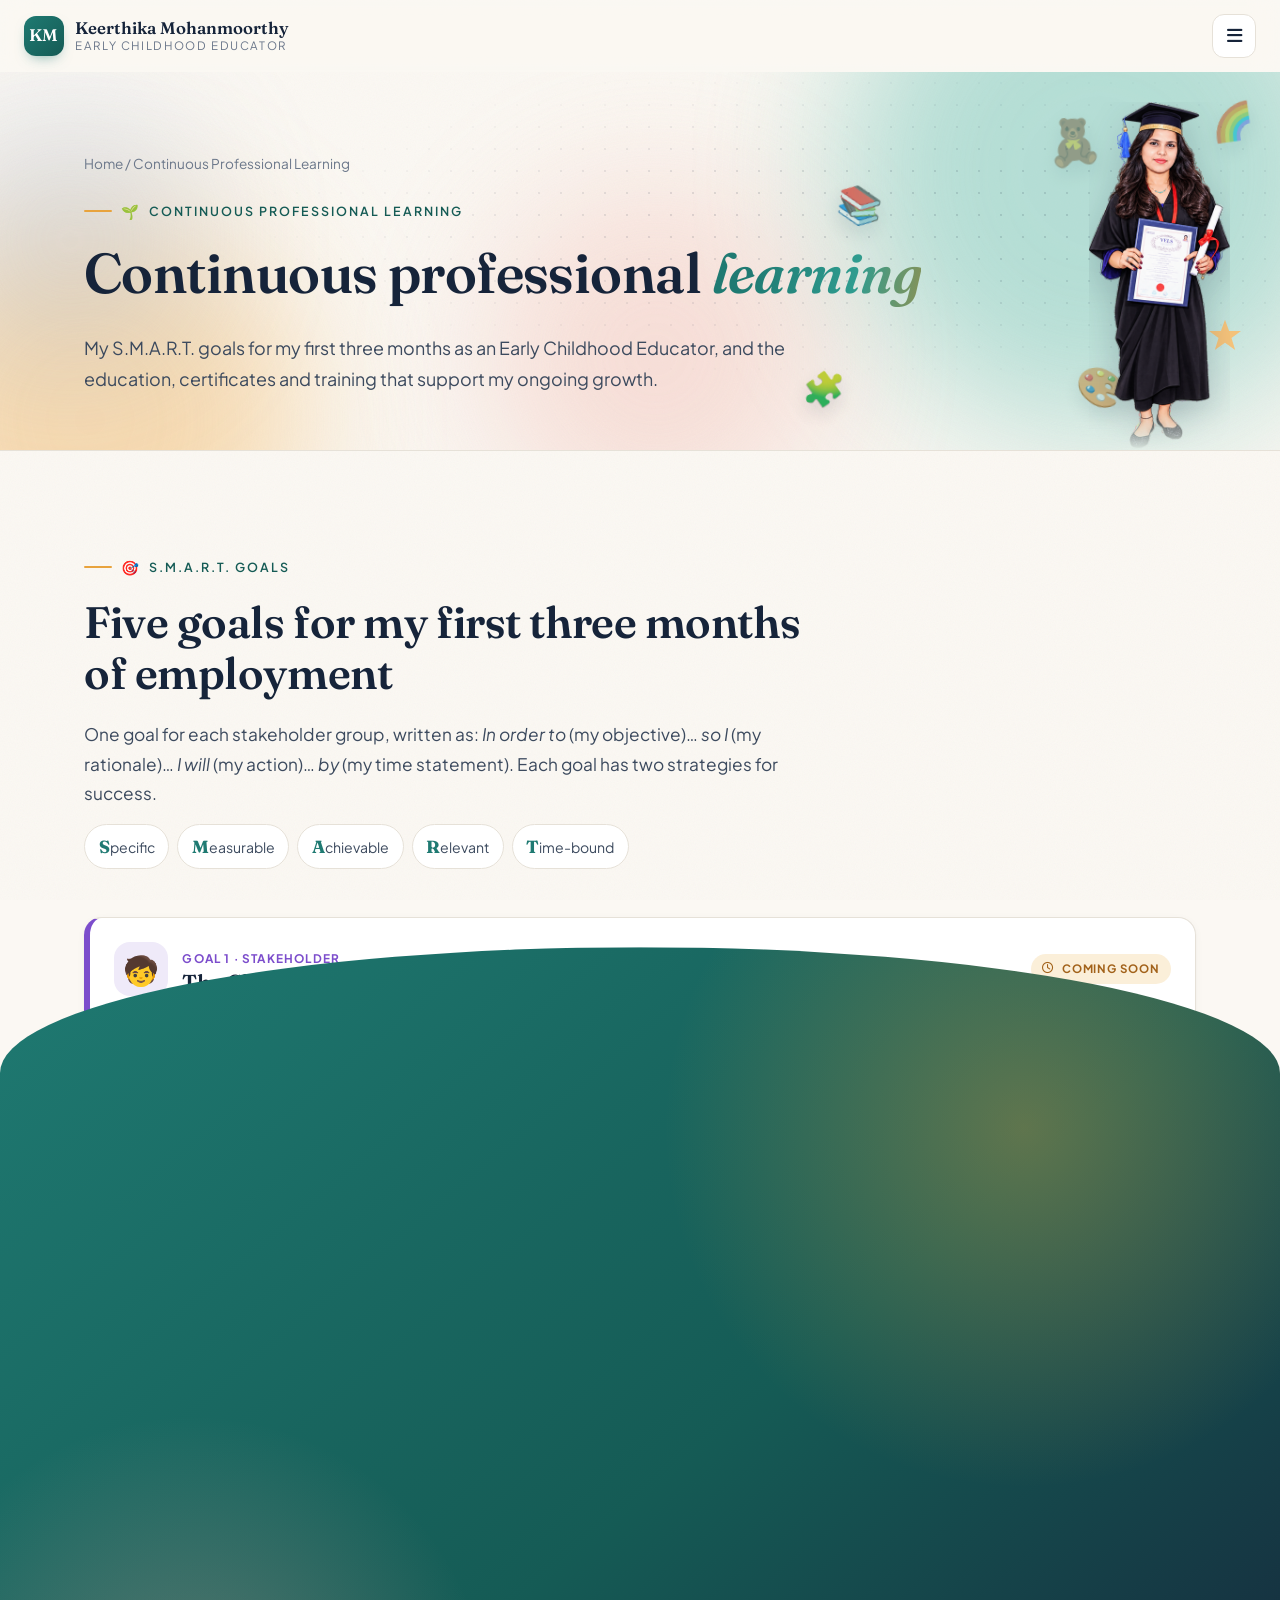
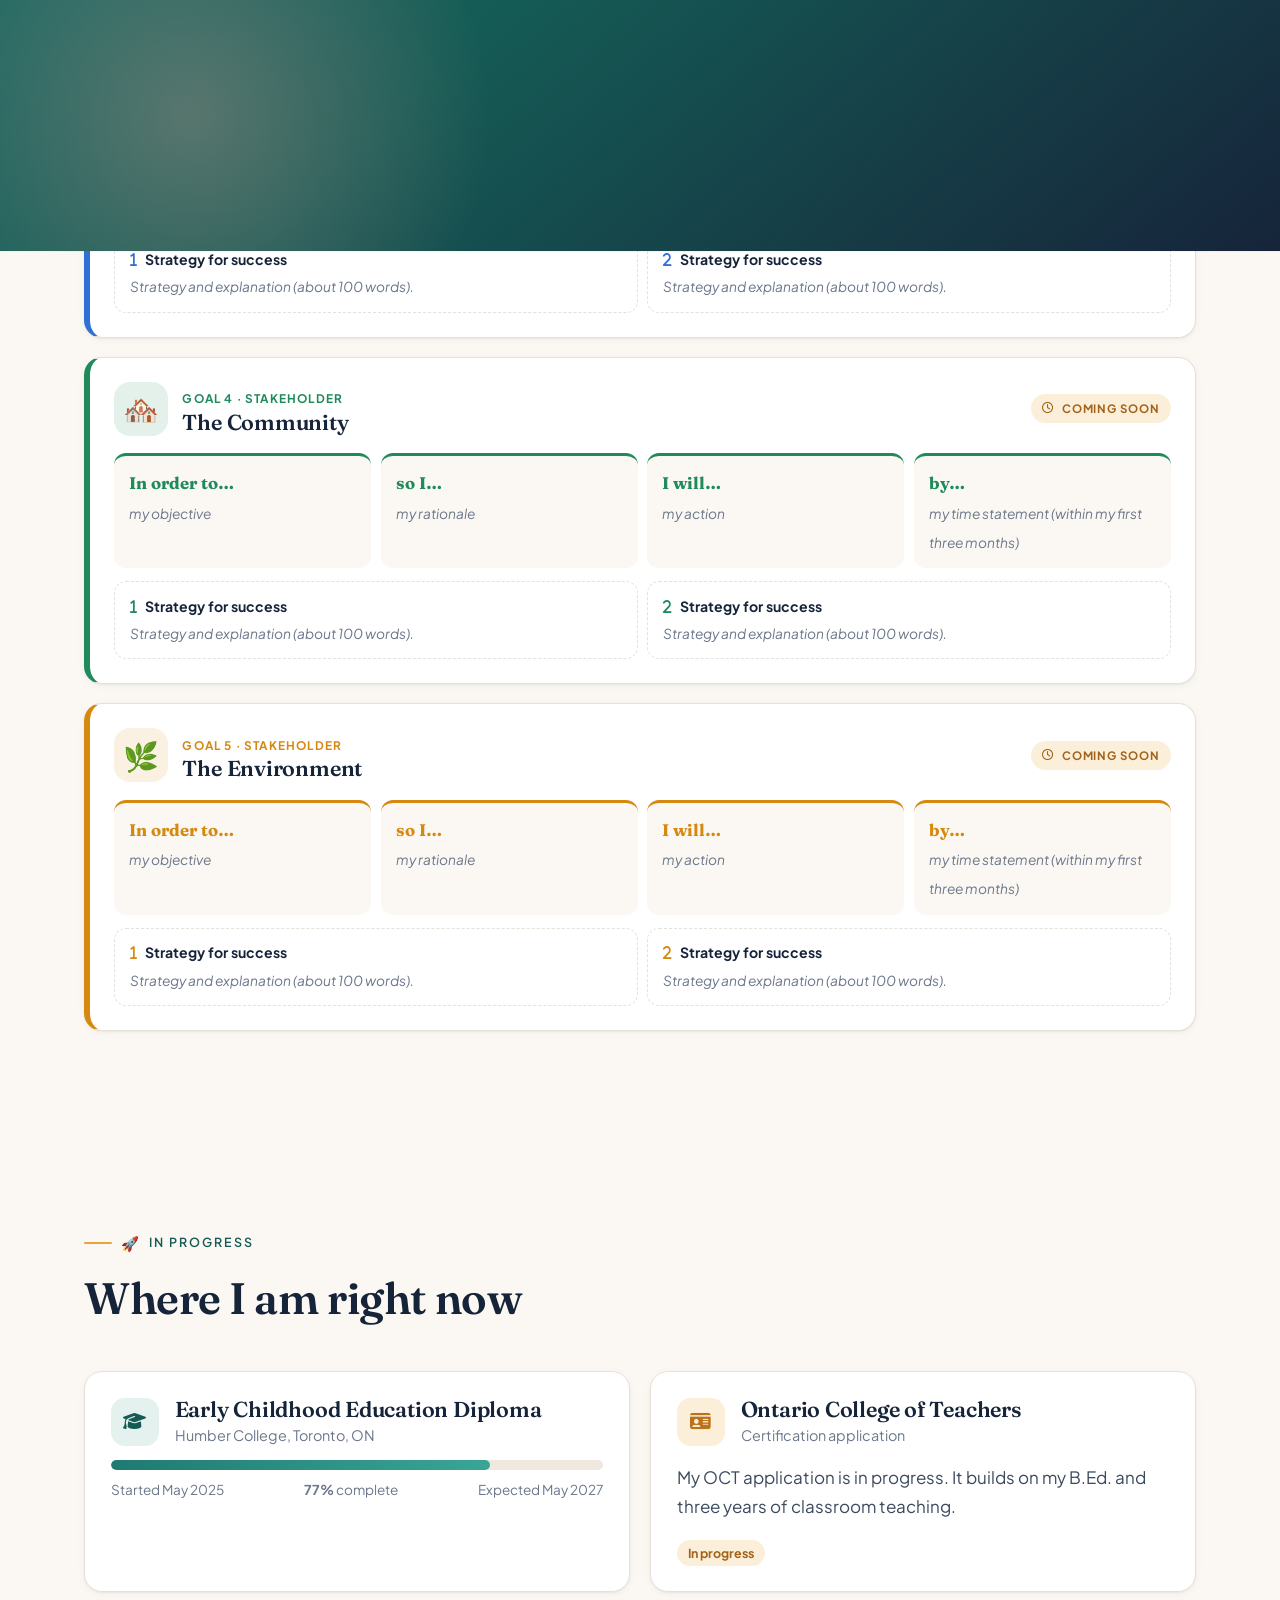
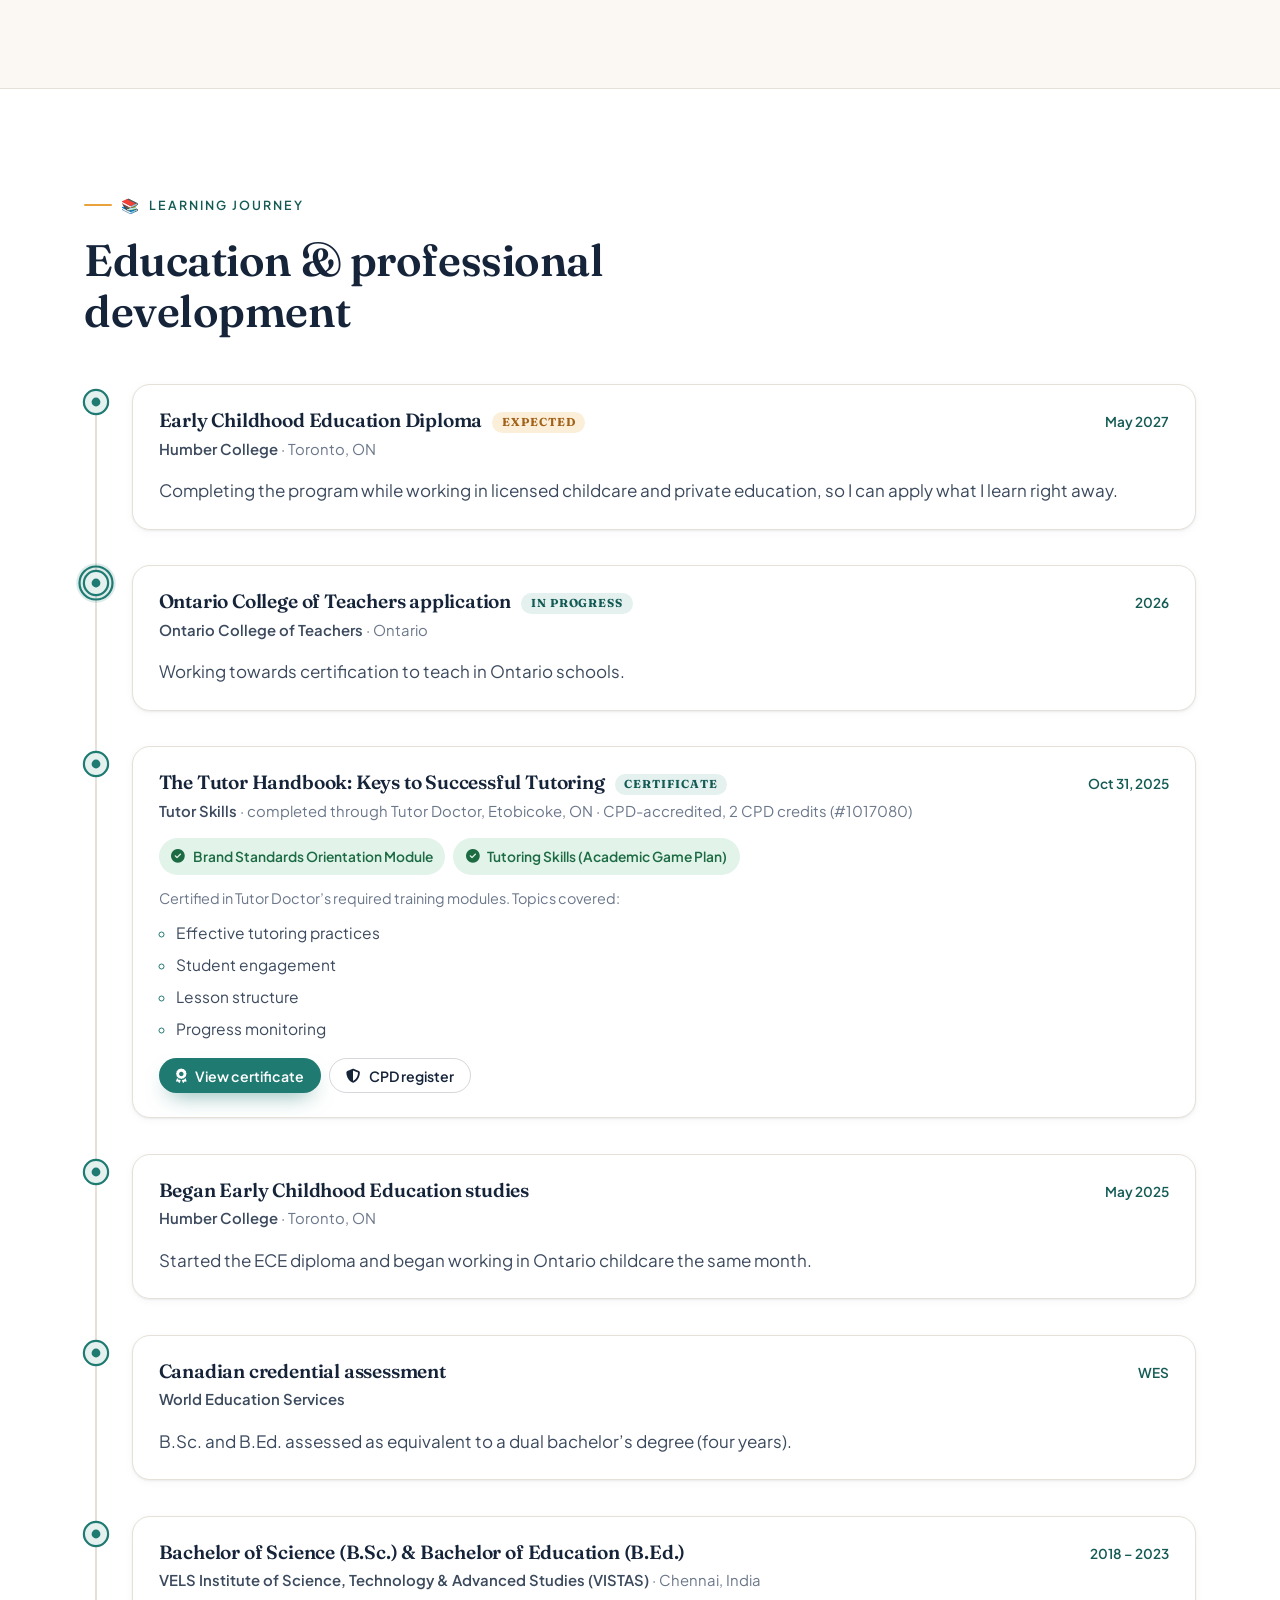
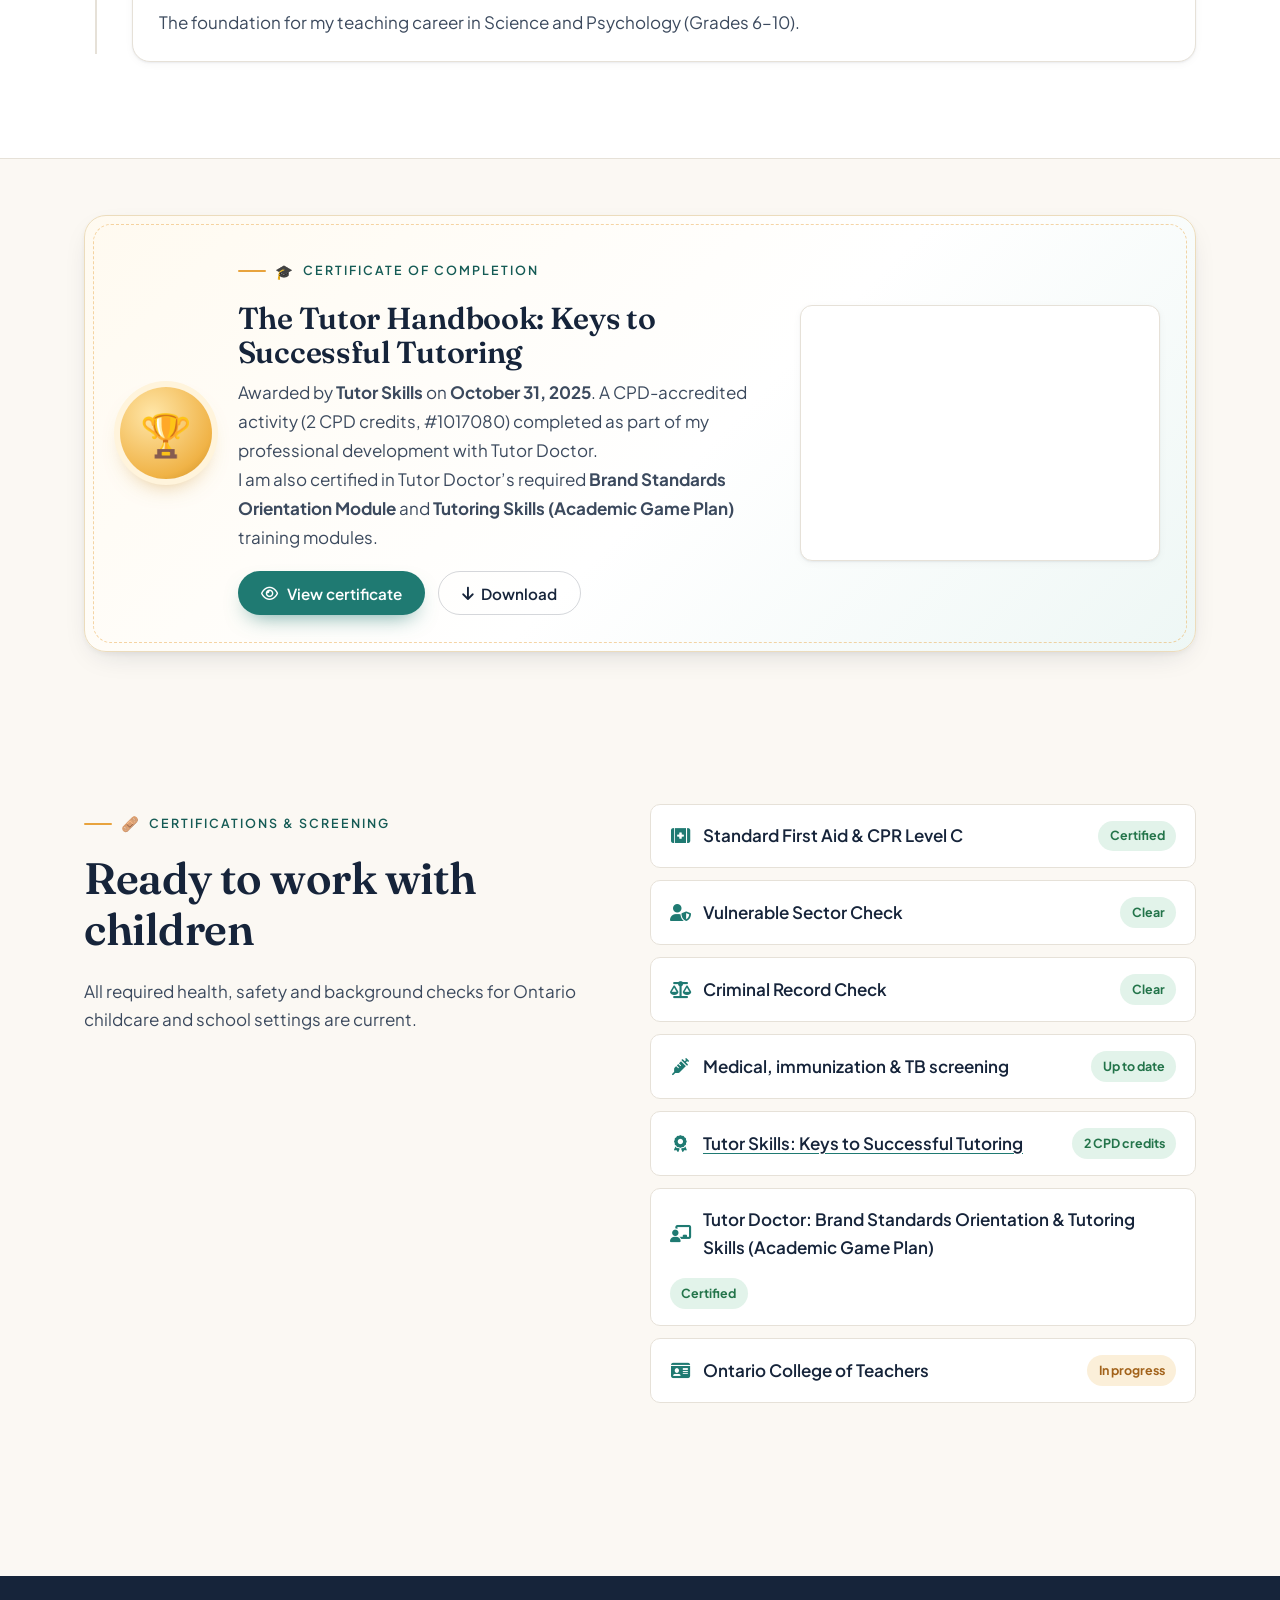
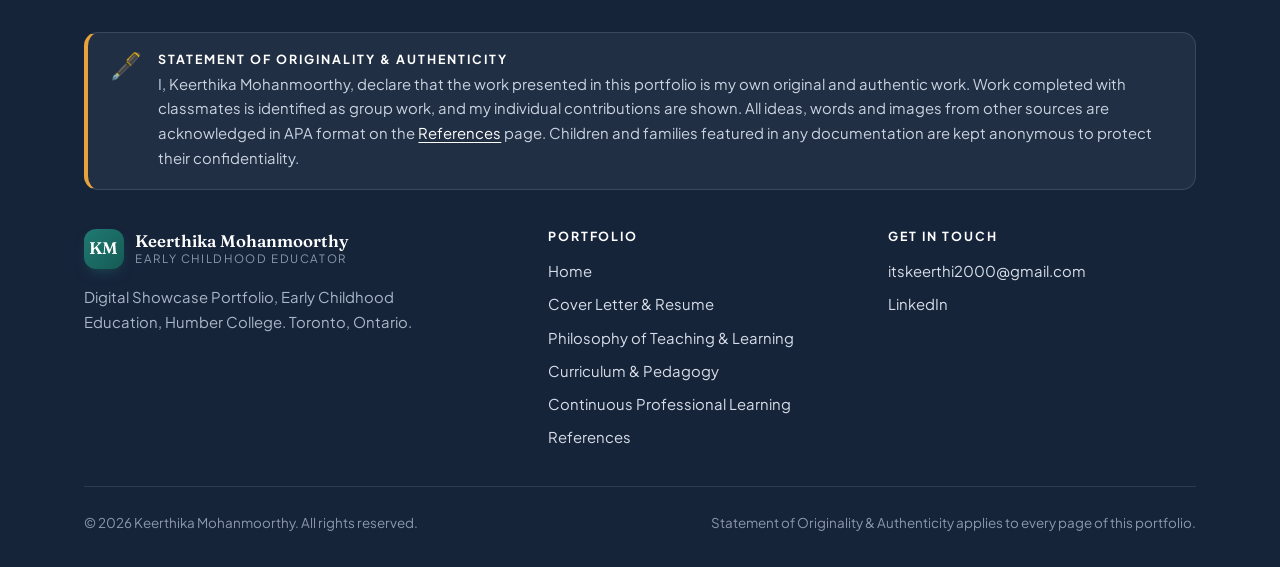
==== commit 15e294a9: "Add small illustrated figure to every inner-page header Co-Authored-By: Claude Opus 5.5 <noreply@ant" ====
--- a/continuous-learning.html
+++ b/continuous-learning.html
@@ -12,7 +12,7 @@
   <link rel="preconnect" href="https://fonts.gstatic.com" crossorigin />
   <link href="https://fonts.googleapis.com/css2?family=Fraunces:ital,opsz,wght@0,9..144,400;0,9..144,500;0,9..144,600;1,9..144,400;1,9..144,500&family=Plus+Jakarta+Sans:wght@400;500;600;700&display=swap" rel="stylesheet" />
   <link rel="stylesheet" href="https://cdnjs.cloudflare.com/ajax/libs/font-awesome/6.5.2/css/all.min.css" />
-  <link rel="stylesheet" href="assets/css/style.css?v=202611122013" />
+  <link rel="stylesheet" href="assets/css/style.css?v=202611122036" />
 </head>
 
 <body>
@@ -51,6 +51,7 @@
 
   <main id="main">
     <section class="page-hero">
+      <img class="hero-figure" src="assets/img/keerthika-graduate-mini.png" alt="" width="300" height="742" aria-hidden="true" />
       <div class="aurora" aria-hidden="true"><span></span><span></span><span></span><span></span></div>
       <div class="dot-grid" aria-hidden="true"></div>
       <svg class="shape s1" viewBox="0 0 100 100" aria-hidden="true"><path fill="#9db4d8" d="M10 40 50 20l40 20-40 20z"/><path fill="none" stroke="#9db4d8" stroke-width="5" d="M28 50v18c0 6 44 6 44 0V50M90 40v24"/></svg>
@@ -360,6 +361,6 @@
     </div>
   </footer>
 
-  <script src="assets/js/main.js?v=202611122013"></script>
+  <script src="assets/js/main.js?v=202611122036"></script>
 </body>
 </html>
--- a/assets/css/style.css
+++ b/assets/css/style.css
@@ -1241,3 +1241,75 @@
 .portrait-badge { bottom: -30px; left: -34px; }
 @media (max-width: 900px) { .portrait-badge.alt { top: -26px; right: -18px; } .portrait-badge { bottom: -24px; left: -18px; } }
 .hero .portrait { margin-top: 1.5rem; margin-bottom: 1.5rem; }
+
+.about-photo img { object-position: 50% 0%; }
+
+
+.welcome-avatar img { object-position: 50% 50%; }
+
+
+/* ---------- Hero: illustrated pop-out portrait ---------- */
+.portrait.pop .portrait-frame {
+  overflow: visible;
+  background:
+    radial-gradient(circle at 30% 20%, rgba(255,255,255,.7), transparent 45%),
+    linear-gradient(165deg, #d7ece8 0%, #fbefd9 62%, #f8e5e1 100%);
+  clip-path: inset(-45% -25% 0 -25% round 0 0 18px 18px);
+}
+.portrait.pop .portrait-frame::before {
+  content: ""; position: absolute; inset: 0; border-radius: inherit; pointer-events: none;
+  background-image: radial-gradient(rgba(31,122,114,.16) 1.2px, transparent 1.2px); background-size: 16px 16px;
+  -webkit-mask: linear-gradient(#000, transparent 75%); mask: linear-gradient(#000, transparent 75%);
+}
+.portrait.pop .portrait-frame img {
+  position: absolute; left: 50%; bottom: 0; width: 92%; height: auto; max-width: none;
+  transform: translateX(-50%) translateZ(30px); object-fit: contain;
+  filter: drop-shadow(0 16px 22px rgba(22,36,58,.22));
+  transition: transform .4s cubic-bezier(.2,.75,.15,1);
+}
+.portrait.pop:hover .portrait-frame img { transform: translateX(-50%) translateY(-6px) translateZ(30px) scale(1.02); }
+.hero .portrait.pop { margin-top: 5.5rem; }
+@media (max-width: 900px) { .hero .portrait.pop { margin-top: 5rem; } }
+.portrait.pop .portrait-frame { background:
+    radial-gradient(circle at 30% 18%, rgba(255,255,255,.65), transparent 42%),
+    linear-gradient(165deg, #bfe2db 0%, #f6dfb4 62%, #f3cfc6 100%); }
+.portrait.pop .portrait-frame img { width: 80%; }
+.portrait.pop .portrait-badge.alt { top: 34%; right: -78px; }
+.portrait.pop .portrait-badge { bottom: -26px; left: -52px; }
+.hero .portrait.pop { margin-top: 4rem; }
+@media (max-width: 900px) { .portrait.pop .portrait-badge.alt { top: 30%; right: -24px; } .portrait.pop .portrait-badge { left: -18px; } }
+
+/* Pop-out v2: no frame, no orbit; badges clear of the face */
+.portrait.pop .orbit, .portrait.pop .portrait-deco { display: none; }
+.portrait.pop .portrait-frame, .portrait.pop .portrait-frame::before { background: none; box-shadow: none; clip-path: none; }
+.portrait.pop .portrait-frame img {
+  width: 86%;
+  -webkit-mask-image: linear-gradient(#000 82%, transparent 100%); mask-image: linear-gradient(#000 82%, transparent 100%);
+}
+.portrait.pop .portrait-badge.alt { top: 58%; right: -96px; }
+.portrait.pop .portrait-badge { bottom: 4%; left: -80px; }
+@media (max-width: 900px) {
+  .portrait.pop .portrait-badge.alt { top: 60%; right: -40px; }
+  .portrait.pop .portrait-badge { bottom: 4%; left: -40px; }
+}
+@media (max-width: 480px) {
+  .portrait.pop .portrait-badge.alt { right: -14px; }
+  .portrait.pop .portrait-badge { left: -14px; }
+}
+.portrait.pop .portrait-badge.alt { bottom: auto; left: auto; }
+.portrait.pop .portrait-badge:not(.alt) { top: auto; right: auto; }
+
+/* ---------- Inner-page hero figure ---------- */
+.hero-figure { display: none; }
+@media (min-width: 1100px) {
+  .page-hero .hero-figure {
+    display: block; position: absolute; z-index: 1; bottom: 0; pointer-events: none;
+    right: max(3%, calc((100vw - 1160px) / 2 - 10px)); height: min(92%, 380px); width: auto;
+    filter: drop-shadow(0 14px 18px rgba(22,36,58,.22));
+    -webkit-mask-image: linear-gradient(#000 88%, transparent); mask-image: linear-gradient(#000 88%, transparent);
+    animation: figure-in .9s cubic-bezier(.2,.75,.15,1) .2s both;
+  }
+  .page-hero .shape.s1, .page-hero .shape.s2 { display: none; }
+}
+@keyframes figure-in { from { opacity: 0; transform: translateY(30px); } }
+@media (prefers-reduced-motion: reduce) { .page-hero .hero-figure { animation: none; } }
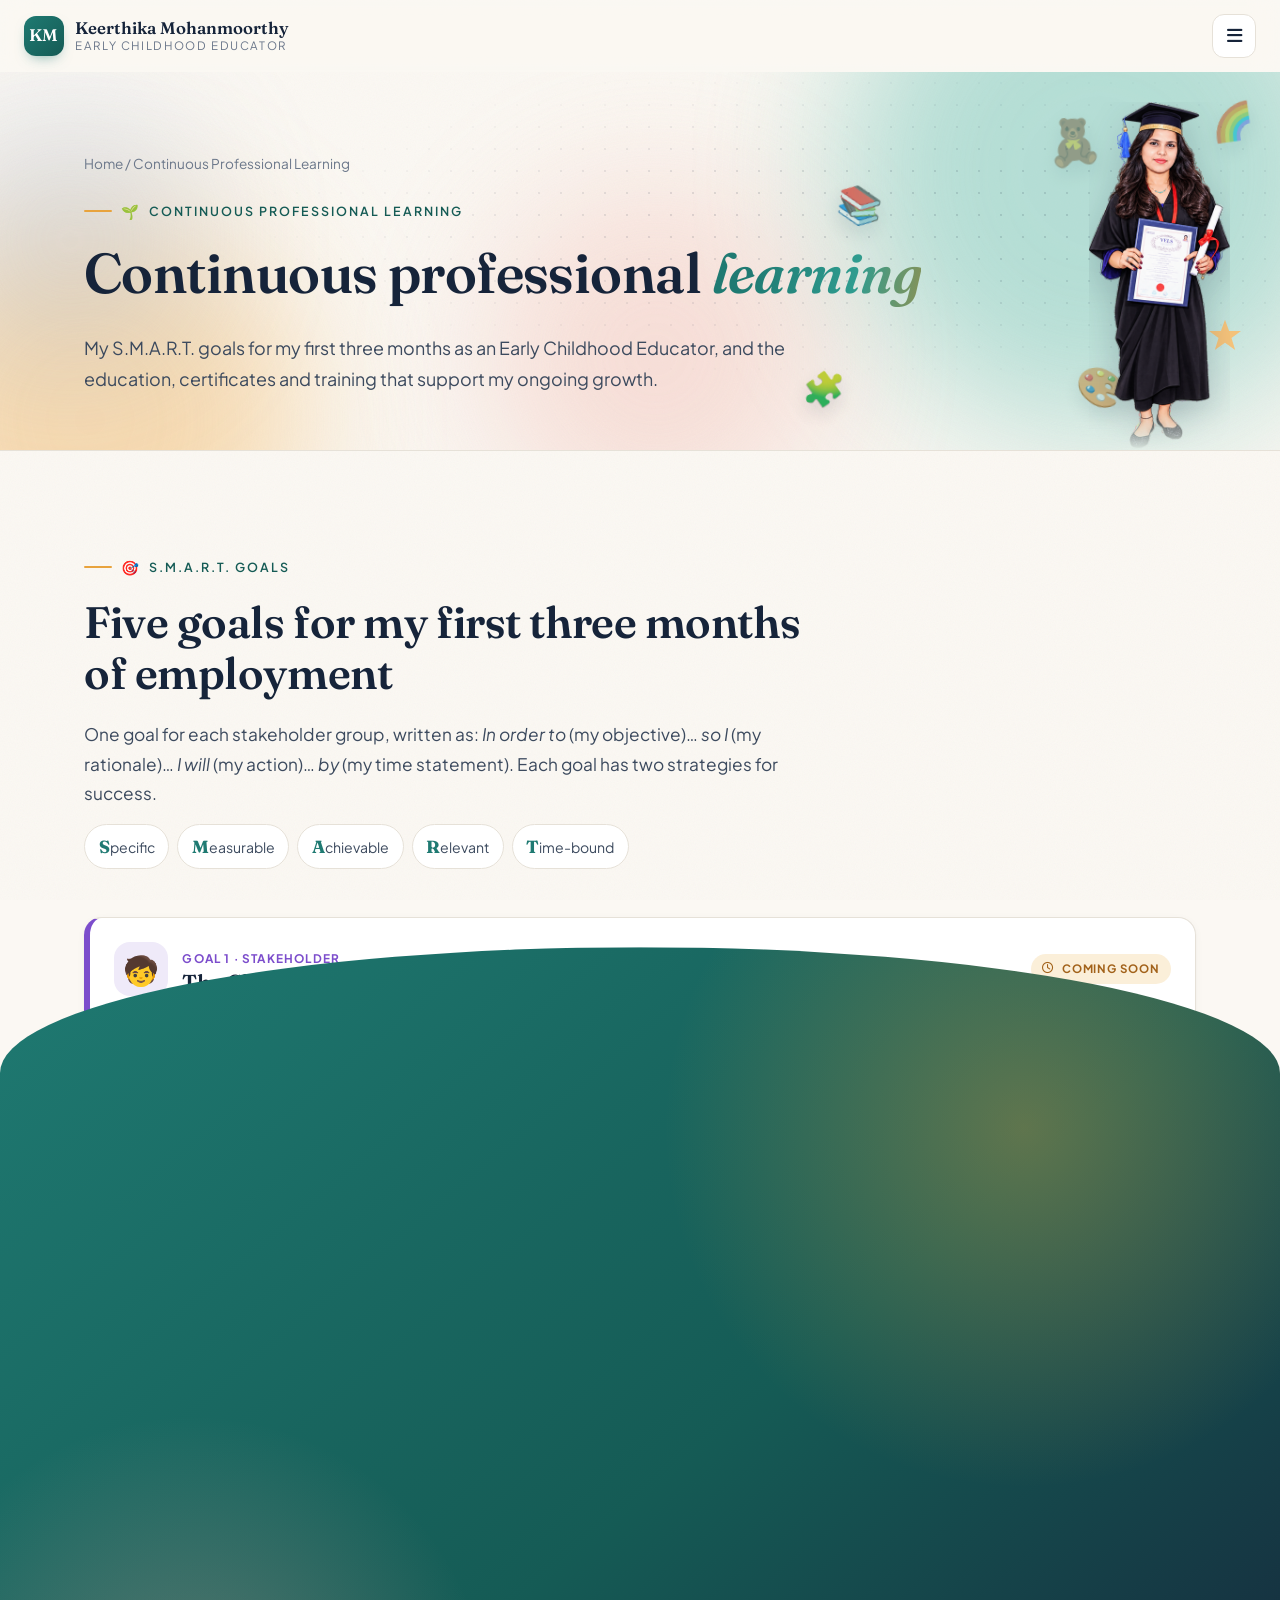
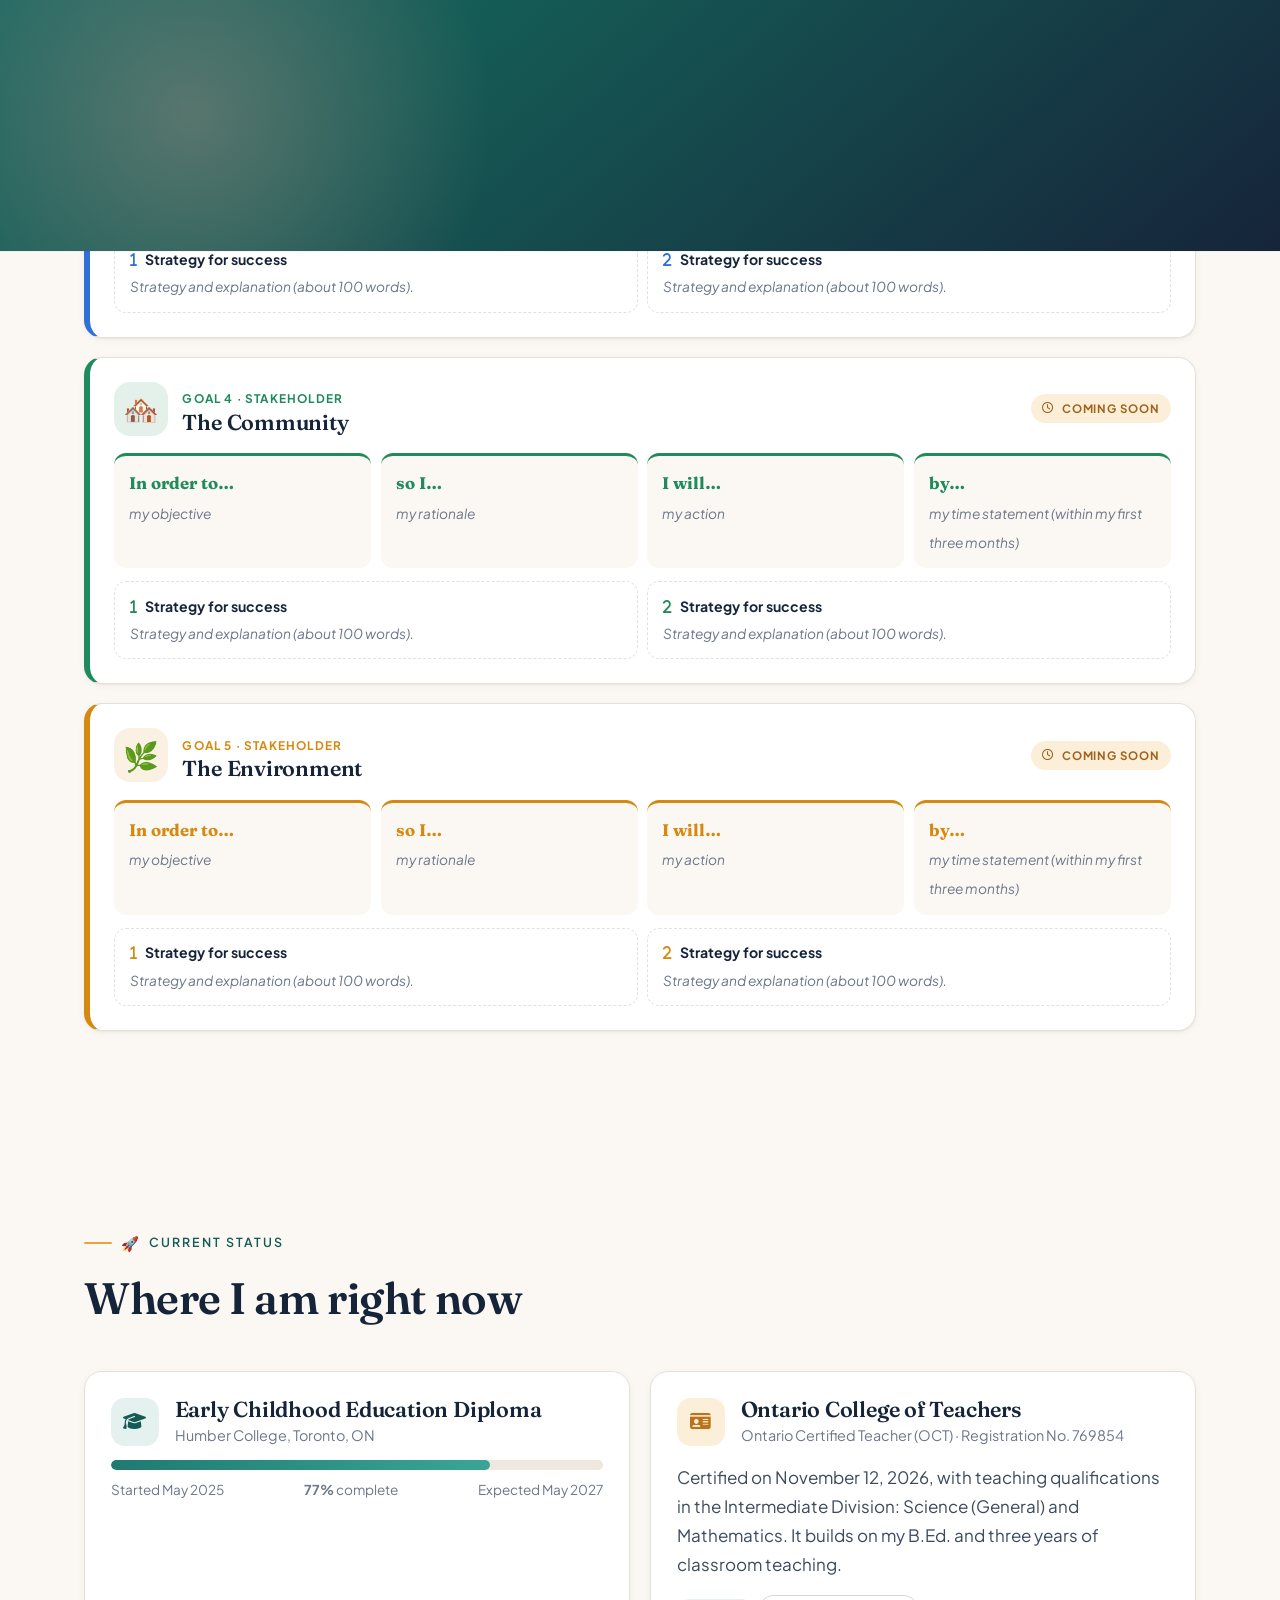
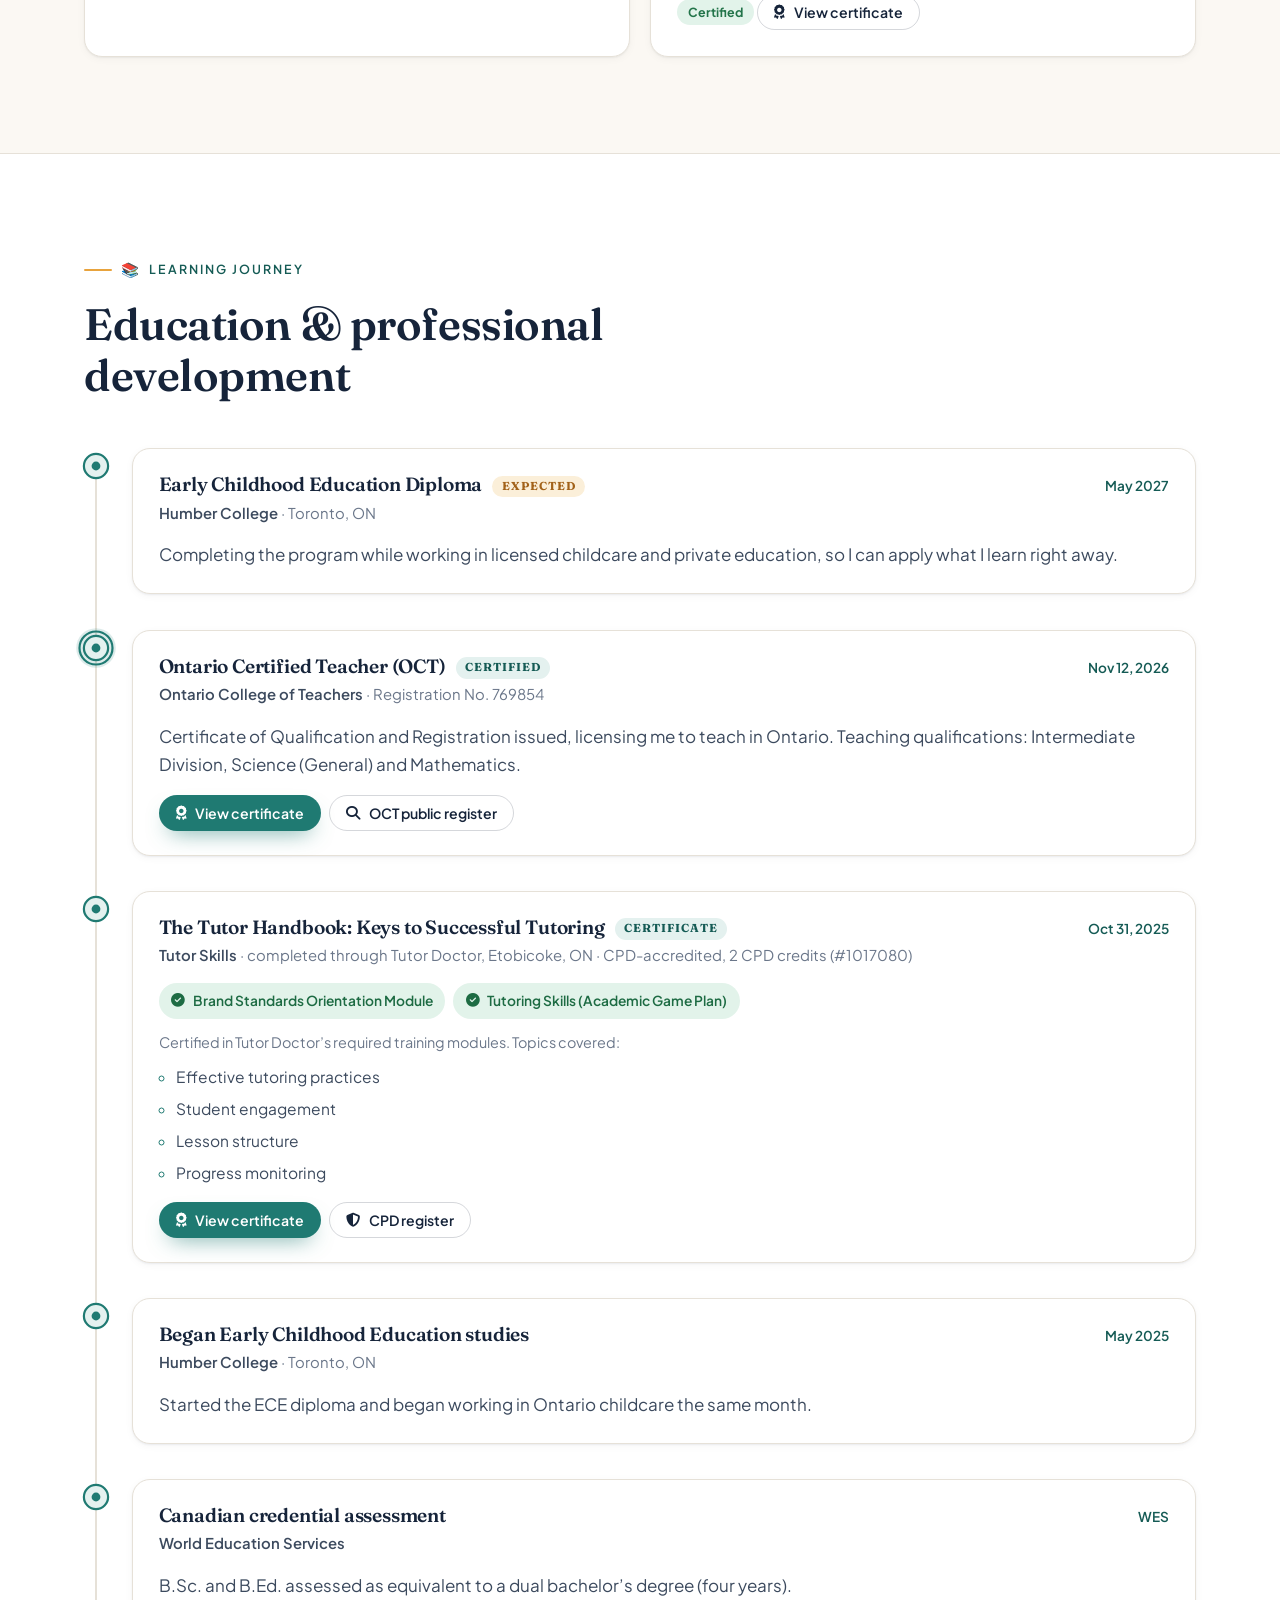
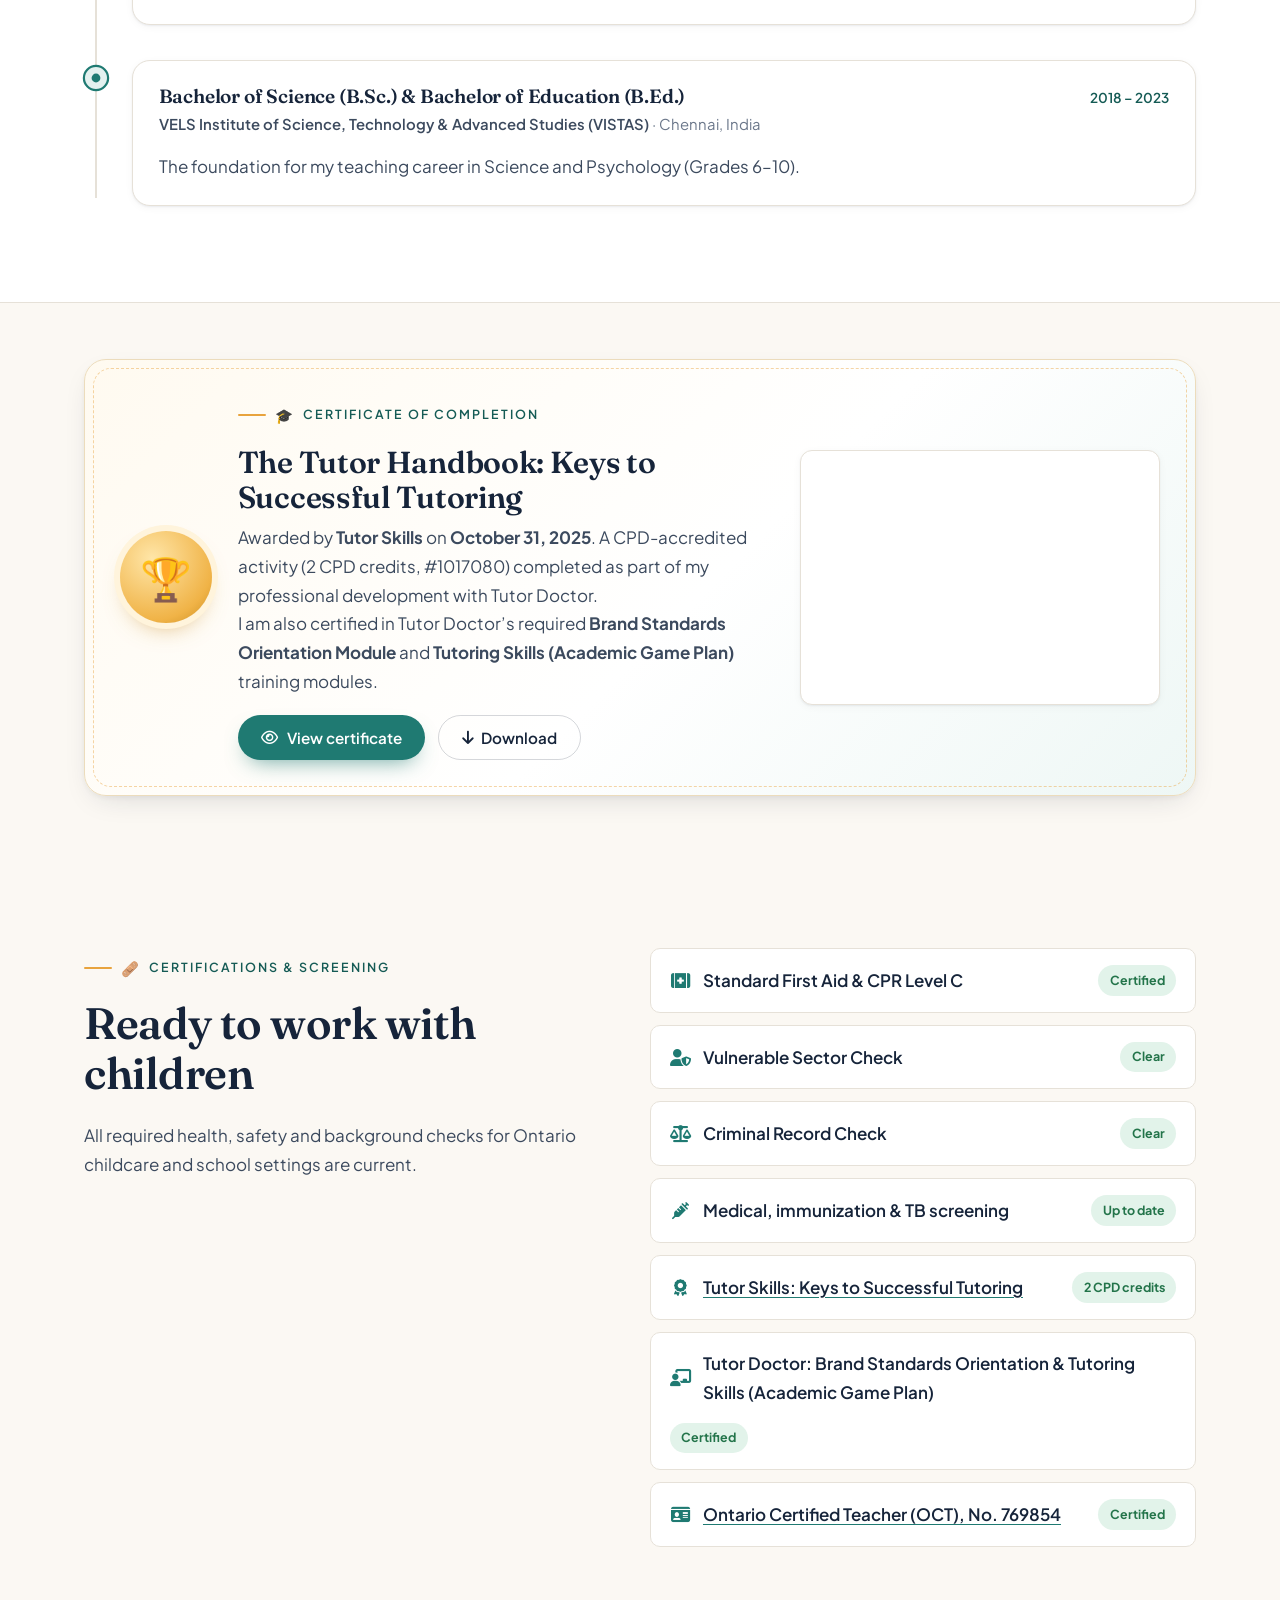
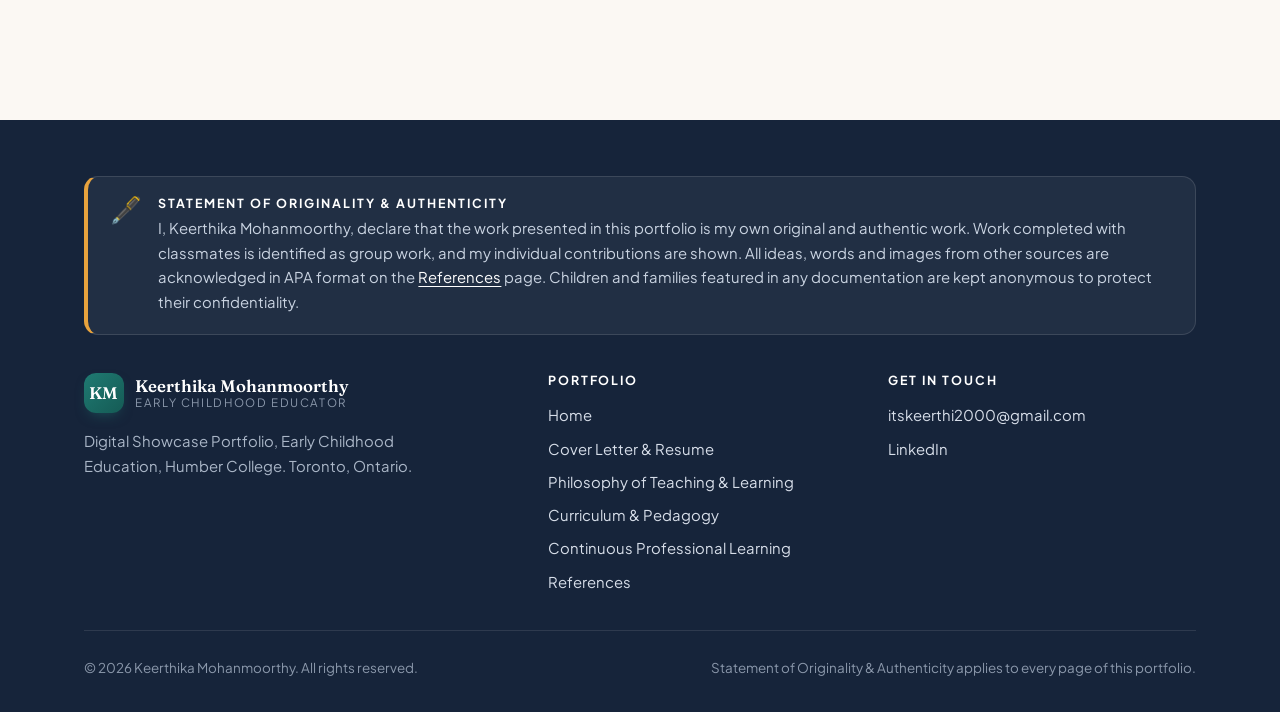
==== commit 91ac5455: "Update resume (new ECE-Portfolio-2026 URL, OCT certified) and add OCT certificate Co-Authored-By: Cl" ====
--- a/continuous-learning.html
+++ b/continuous-learning.html
@@ -5,14 +5,14 @@
   <meta name="viewport" content="width=device-width, initial-scale=1.0" />
   <script>(function(){var h=document.documentElement,a=false;try{if(sessionStorage.getItem("km-pt")==="1"){a=true;sessionStorage.removeItem("km-pt");}}catch(e){}try{var n=performance.getEntriesByType("navigation")[0];if(n&&n.type==="back_forward")a=true;}catch(e){}if(a&&!(window.matchMedia&&matchMedia("(prefers-reduced-motion: reduce)").matches))h.classList.add("pt-arriving");})();</script>
   <title>Continuous Professional Learning | Keerthika Mohanmoorthy</title>
-  <meta name="description" content="Education, certifications and professional development of Keerthika Mohanmoorthy: Humber College ECE diploma, B.Sc. & B.Ed., First Aid & CPR C, OCT application in progress." />
+  <meta name="description" content="Education, certifications and professional development of Keerthika Mohanmoorthy: Humber College ECE diploma, B.Sc. & B.Ed., First Aid & CPR C, Ontario Certified Teacher (OCT)." />
   <meta name="theme-color" content="#16243a" />
   <link rel="icon" href="data:image/svg+xml,%3Csvg xmlns='http://www.w3.org/2000/svg' viewBox='0 0 64 64'%3E%3Crect width='64' height='64' rx='16' fill='%231f7a72'/%3E%3Ctext x='50%25' y='54%25' text-anchor='middle' dominant-baseline='middle' font-family='Georgia,serif' font-size='28' fill='white'%3EKM%3C/text%3E%3C/svg%3E" />
   <link rel="preconnect" href="https://fonts.googleapis.com" />
   <link rel="preconnect" href="https://fonts.gstatic.com" crossorigin />
   <link href="https://fonts.googleapis.com/css2?family=Fraunces:ital,opsz,wght@0,9..144,400;0,9..144,500;0,9..144,600;1,9..144,400;1,9..144,500&family=Plus+Jakarta+Sans:wght@400;500;600;700&display=swap" rel="stylesheet" />
   <link rel="stylesheet" href="https://cdnjs.cloudflare.com/ajax/libs/font-awesome/6.5.2/css/all.min.css" />
-  <link rel="stylesheet" href="assets/css/style.css?v=202611122036" />
+  <link rel="stylesheet" href="assets/css/style.css?v=202611131508" />
 </head>
 
 <body>
@@ -170,7 +170,7 @@
     <section class="section" id="current">
       <div class="container">
         <div class="section-head reveal">
-          <span class="eyebrow"><span class="em" aria-hidden="true">&#128640;</span> In Progress</span>
+          <span class="eyebrow"><span class="em" aria-hidden="true">&#128640;</span> Current Status</span>
           <h2>Where I am right now</h2>
         </div>
         <div class="split">
@@ -190,11 +190,11 @@
               <div class="card-icon sun" style="margin:0"><i class="fa-solid fa-id-card"></i></div>
               <div>
                 <h3 style="margin:0">Ontario College of Teachers</h3>
-                <p class="muted small mb-0">Certification application</p>
-              </div>
-            </div>
-            <p class="mt-1 mb-0">My OCT application is in progress. It builds on my B.Ed. and three years of classroom teaching.</p>
-            <p class="mt-1 mb-0"><span class="pill prog">In progress</span></p>
+                <p class="muted small mb-0">Ontario Certified Teacher (OCT) &#183; Registration No. 769854</p>
+              </div>
+            </div>
+            <p class="mt-1 mb-0">Certified on November 12, 2026, with teaching qualifications in the Intermediate Division: Science (General) and Mathematics. It builds on my B.Ed. and three years of classroom teaching.</p>
+            <p class="mt-1 mb-0"><span class="pill ok">Certified</span> <a class="btn btn-ghost btn-sm" href="assets/docs/certificates/Keerthika_Mohanmoorthy_OCT_Certificate_of_Registration.pdf" target="_blank" rel="noopener"><i class="fa-solid fa-award"></i> View certificate</a></p>
           </div>
         </div>
       </div>
@@ -219,9 +219,13 @@
           <li class="tl-item current reveal">
             <span class="tl-dot" aria-hidden="true"></span>
             <div class="tl-card spot">
-              <div class="tl-top"><h3>Ontario College of Teachers application <span class="badge">In progress</span></h3><span class="tl-date">2026</span></div>
-              <div class="tl-org"><strong>Ontario College of Teachers</strong> &#183; Ontario</div>
-              <p class="mb-0">Working towards certification to teach in Ontario schools.</p>
+              <div class="tl-top"><h3>Ontario Certified Teacher (OCT) <span class="badge">Certified</span></h3><span class="tl-date">Nov 12, 2026</span></div>
+              <div class="tl-org"><strong>Ontario College of Teachers</strong> &#183; Registration No. 769854</div>
+              <p class="mb-0">Certificate of Qualification and Registration issued, licensing me to teach in Ontario. Teaching qualifications: Intermediate Division, Science (General) and Mathematics.</p>
+              <div class="cert-actions">
+                <a class="btn btn-primary btn-sm" href="assets/docs/certificates/Keerthika_Mohanmoorthy_OCT_Certificate_of_Registration.pdf" target="_blank" rel="noopener"><i class="fa-solid fa-award"></i> View certificate</a>
+                <a class="btn btn-ghost btn-sm" href="https://www.oct.ca/findateacher" target="_blank" rel="noopener"><i class="fa-solid fa-magnifying-glass"></i> OCT public register</a>
+              </div>
             </div>
           </li>
           <li class="tl-item reveal">
@@ -310,7 +314,7 @@
             <li class="reveal"><span class="what"><i class="fa-solid fa-syringe"></i> Medical, immunization &amp; TB screening</span><span class="pill ok">Up to date</span></li>
             <li class="reveal"><span class="what"><i class="fa-solid fa-award"></i> <a href="assets/docs/certificates/Keerthika_Mohanmoorthy_Tutor_Skills_Certificate.pdf" target="_blank" rel="noopener">Tutor Skills: Keys to Successful Tutoring</a></span><span class="pill ok">2 CPD credits</span></li>
             <li class="reveal"><span class="what"><i class="fa-solid fa-chalkboard-user"></i> Tutor Doctor: Brand Standards Orientation &amp; Tutoring Skills (Academic Game Plan)</span><span class="pill ok">Certified</span></li>
-            <li class="reveal"><span class="what"><i class="fa-solid fa-id-card"></i> Ontario College of Teachers</span><span class="pill prog">In progress</span></li>
+            <li class="reveal"><span class="what"><i class="fa-solid fa-id-card"></i> <a href="assets/docs/certificates/Keerthika_Mohanmoorthy_OCT_Certificate_of_Registration.pdf" target="_blank" rel="noopener">Ontario Certified Teacher (OCT), No. 769854</a></span><span class="pill ok">Certified</span></li>
           </ul>
         </div>
       </div>
@@ -361,6 +365,6 @@
     </div>
   </footer>
 
-  <script src="assets/js/main.js?v=202611122036"></script>
+  <script src="assets/js/main.js?v=202611131508"></script>
 </body>
 </html>
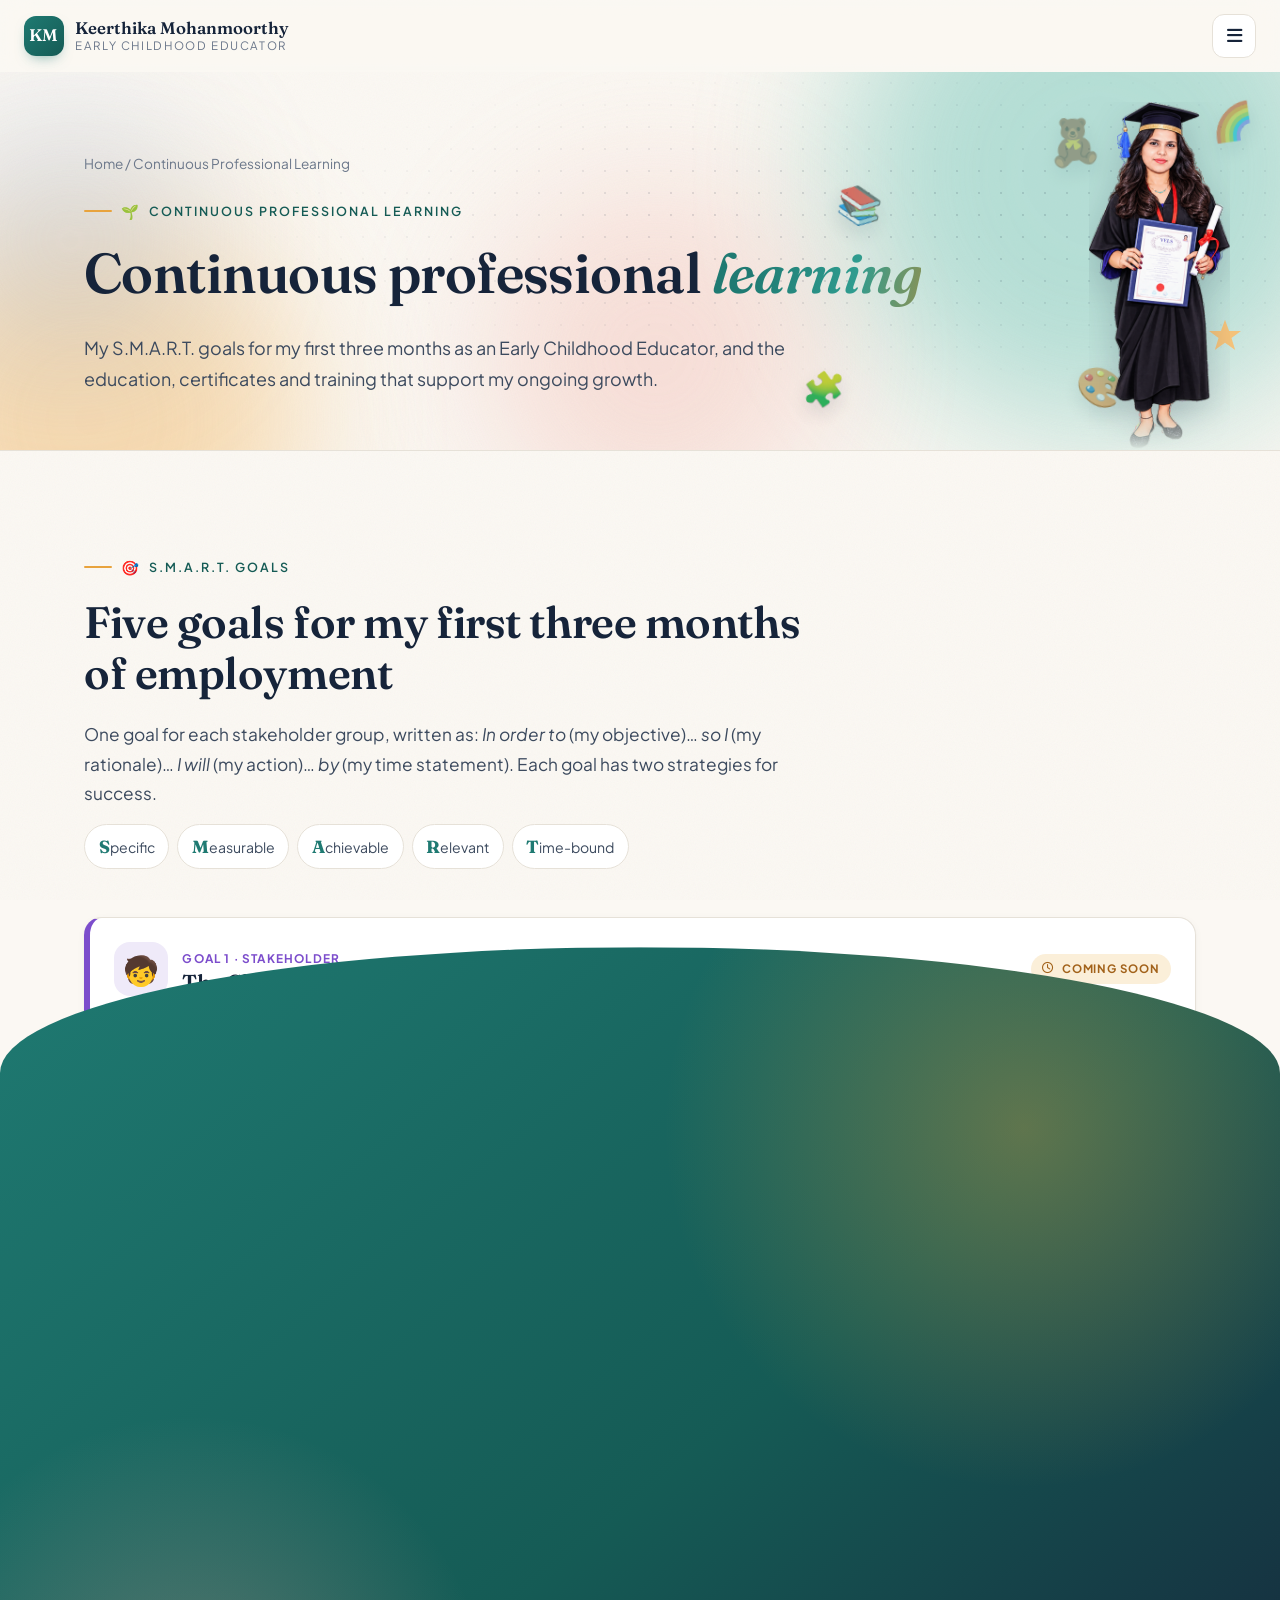
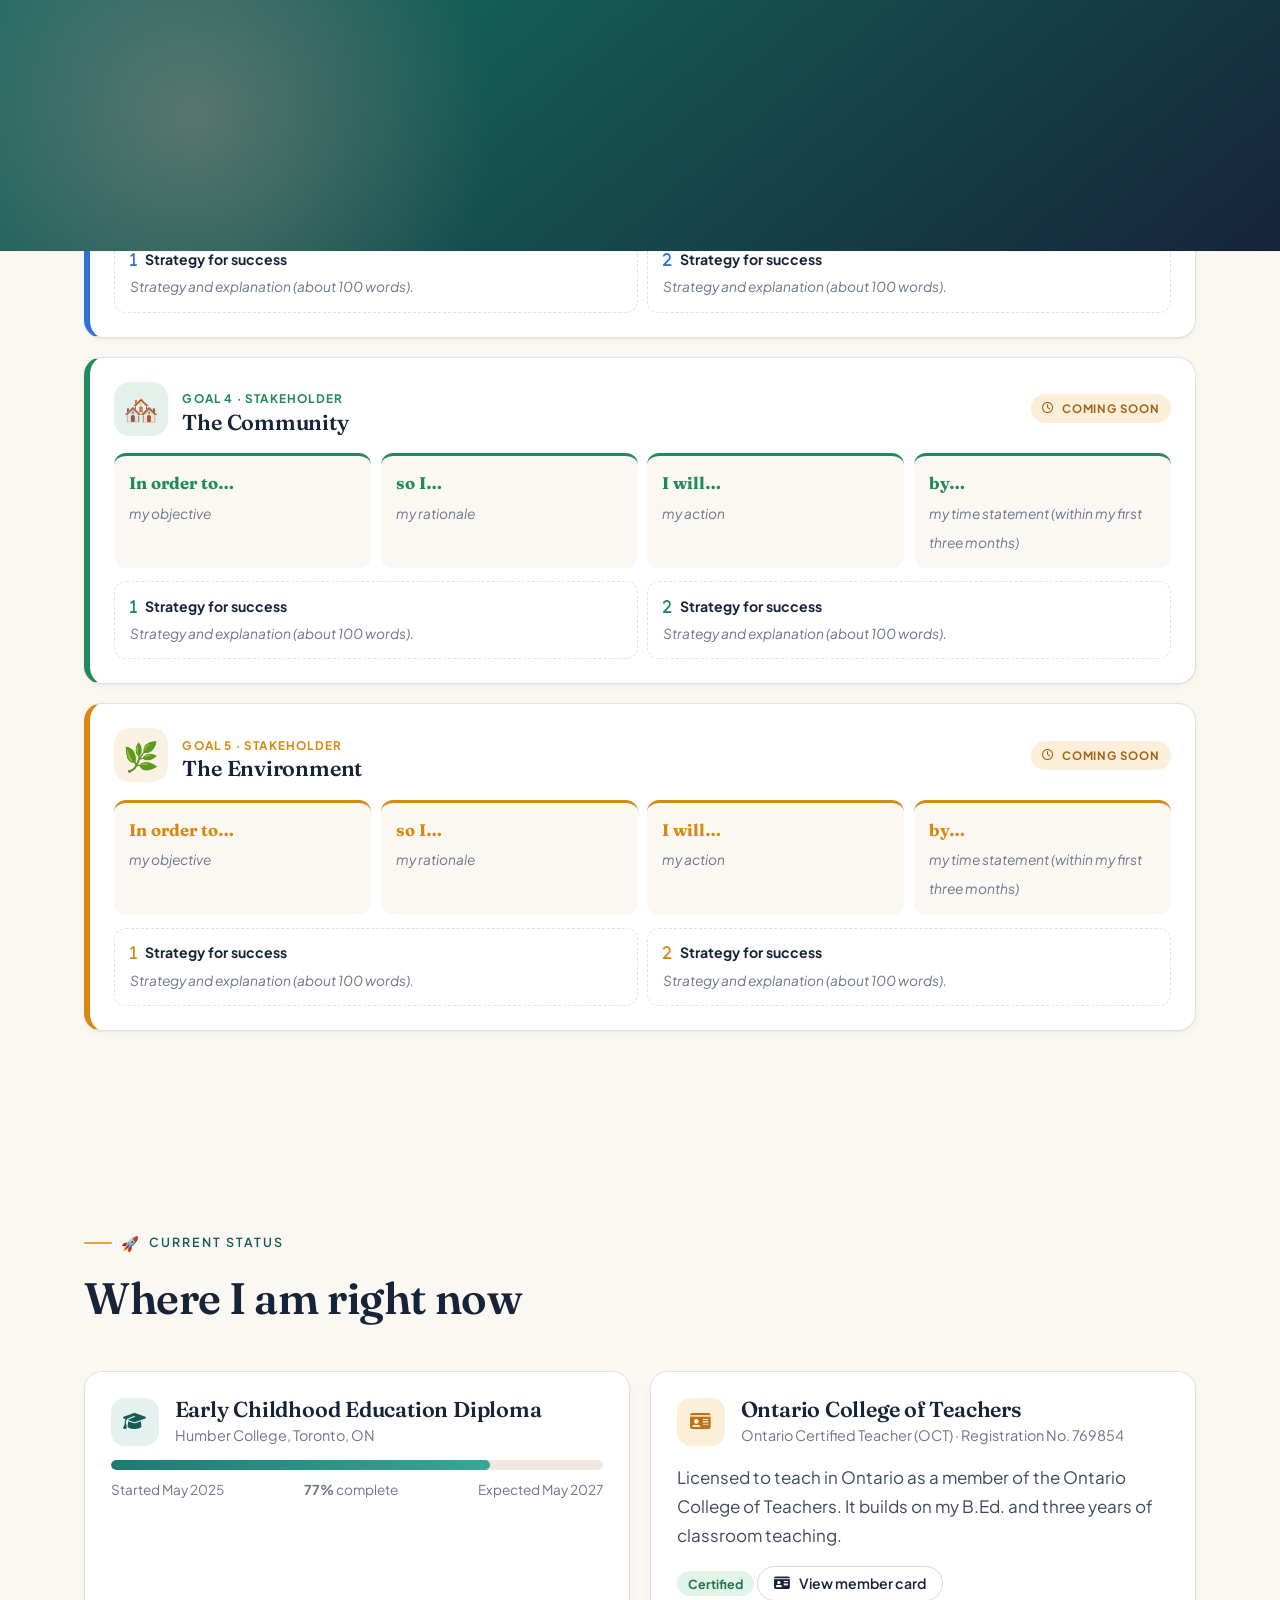
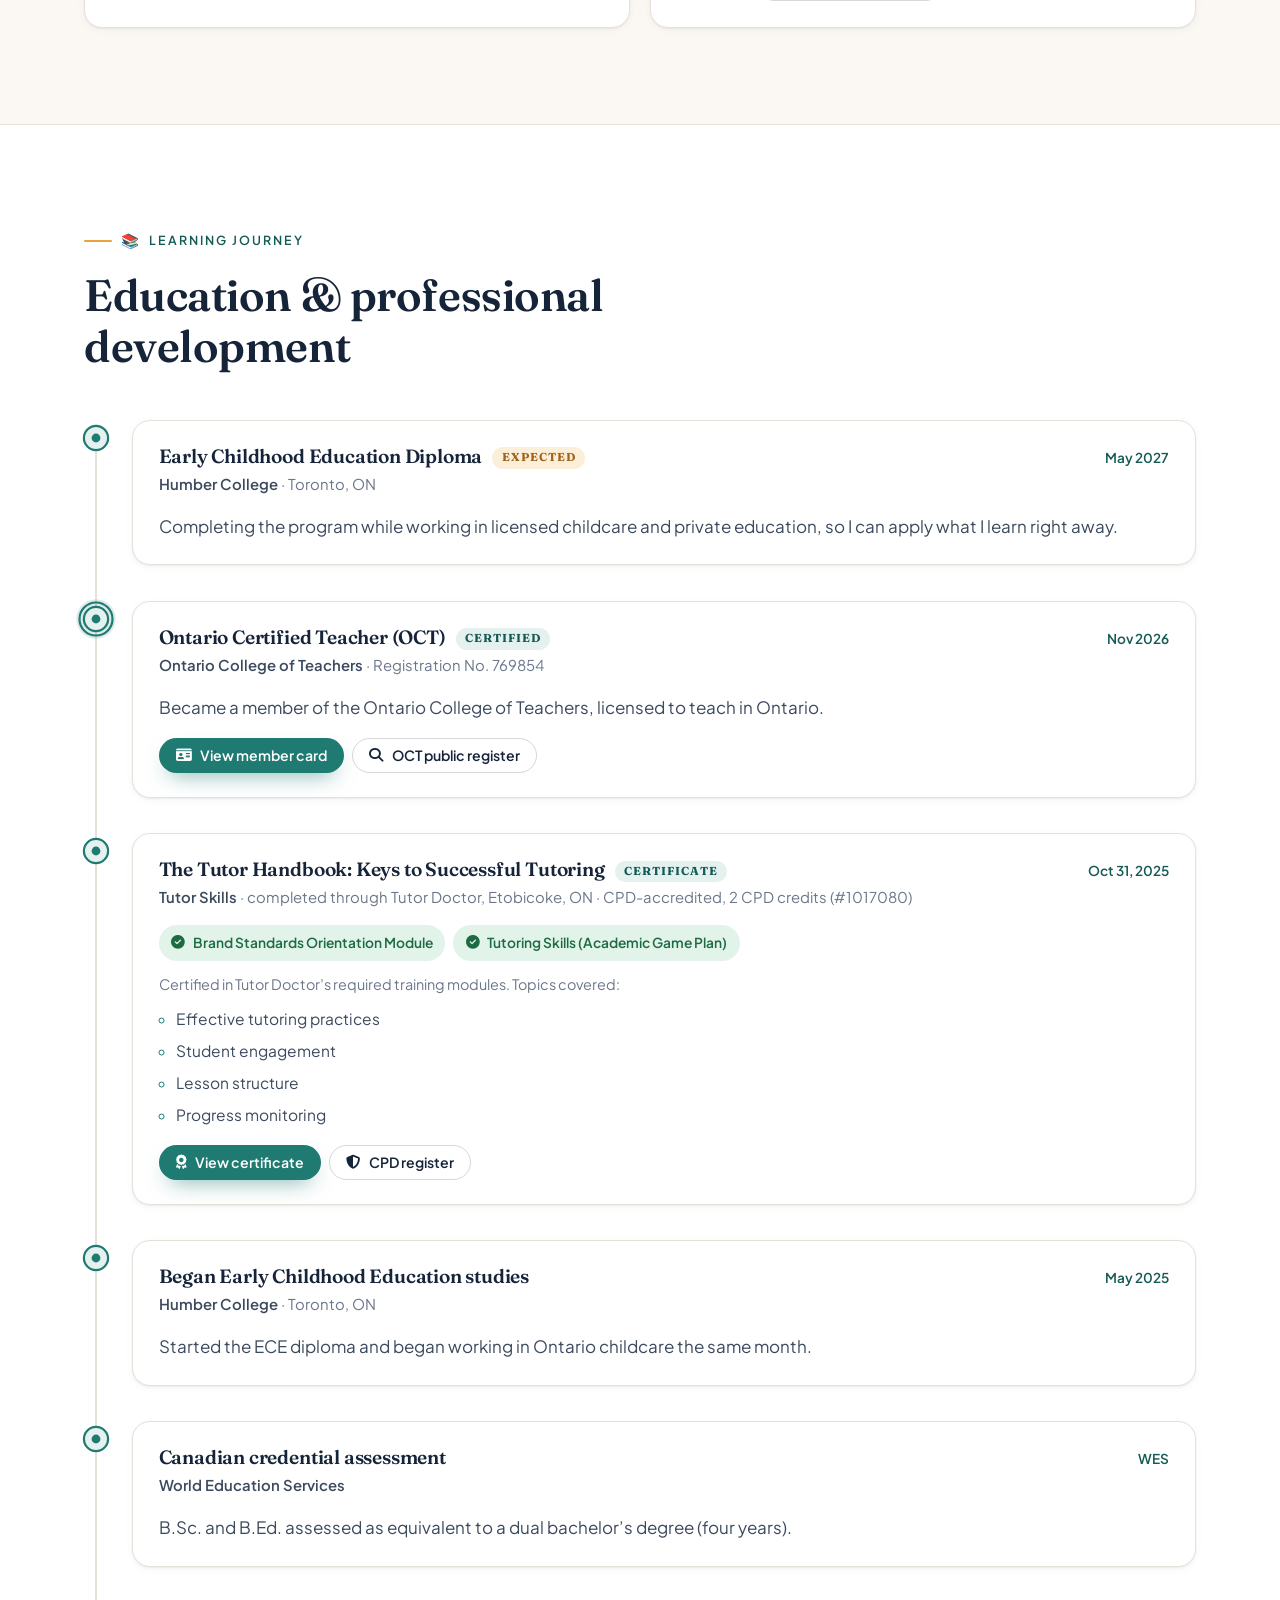
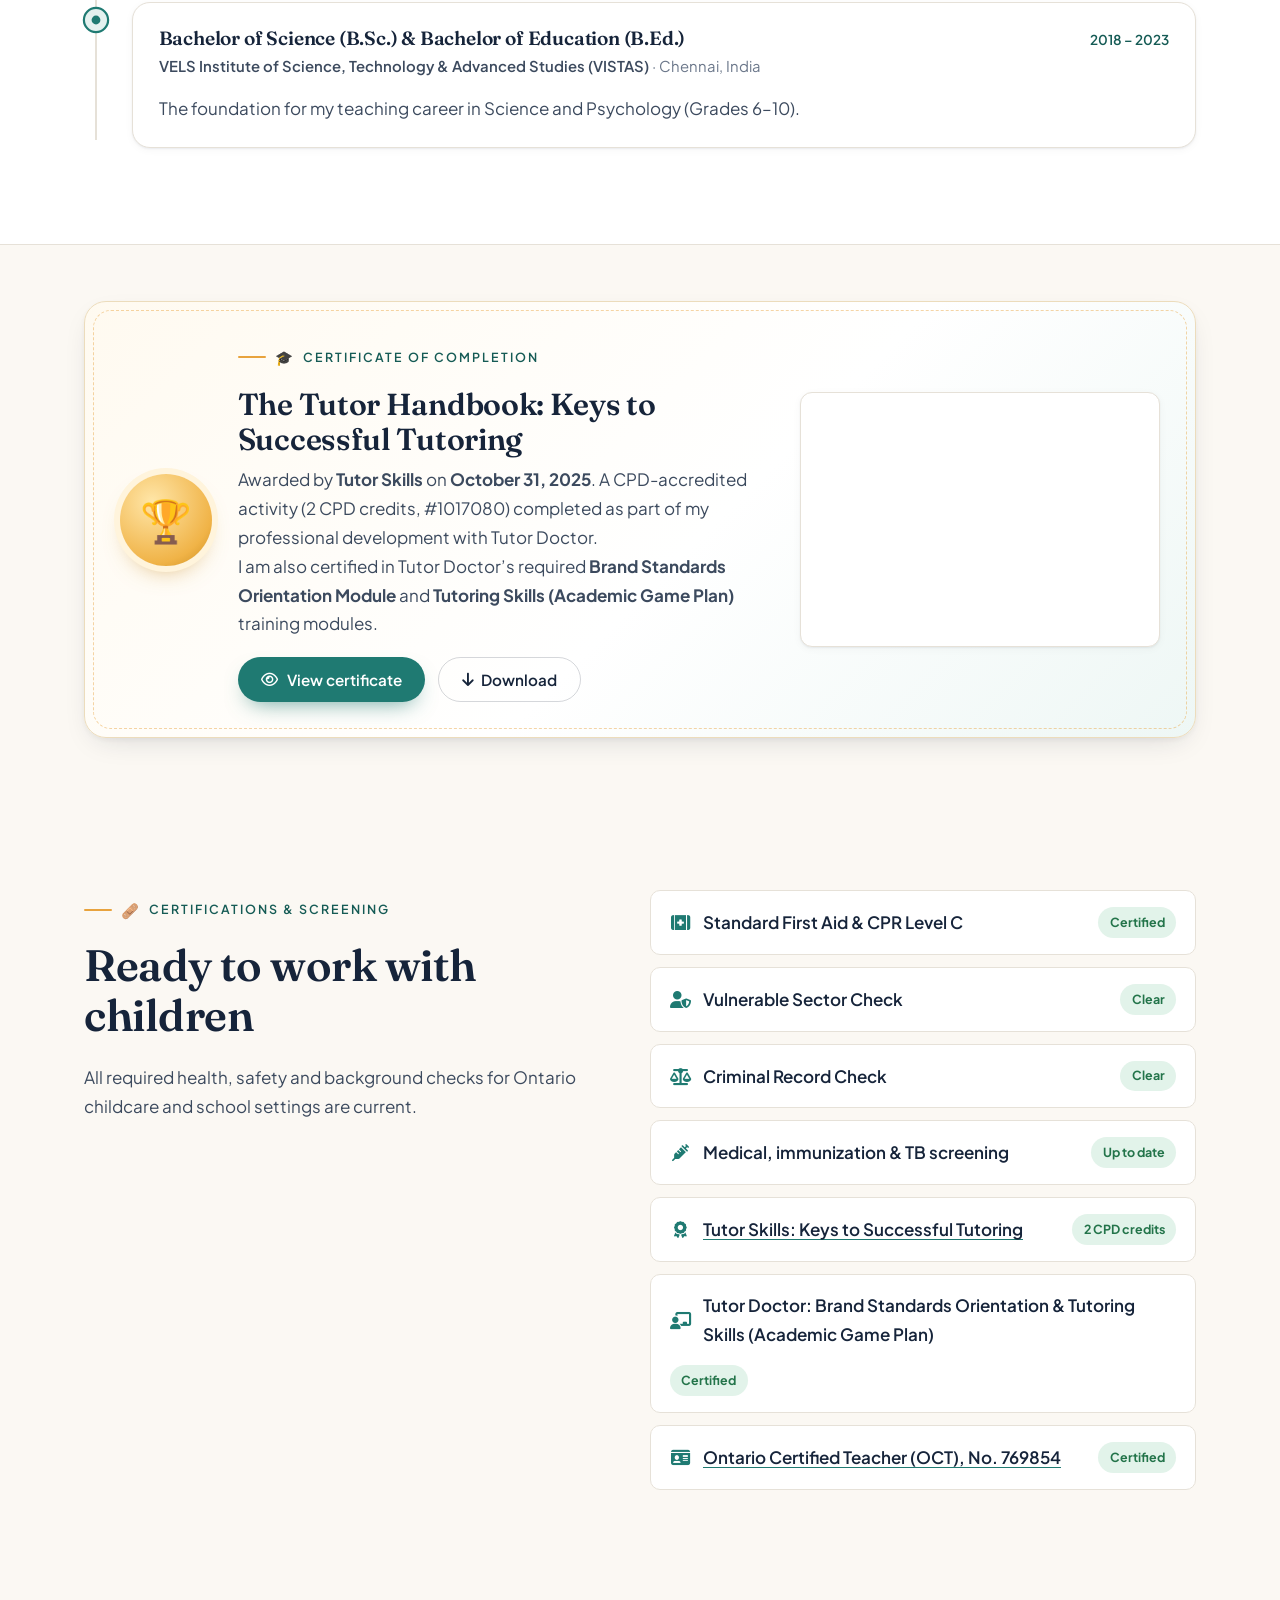
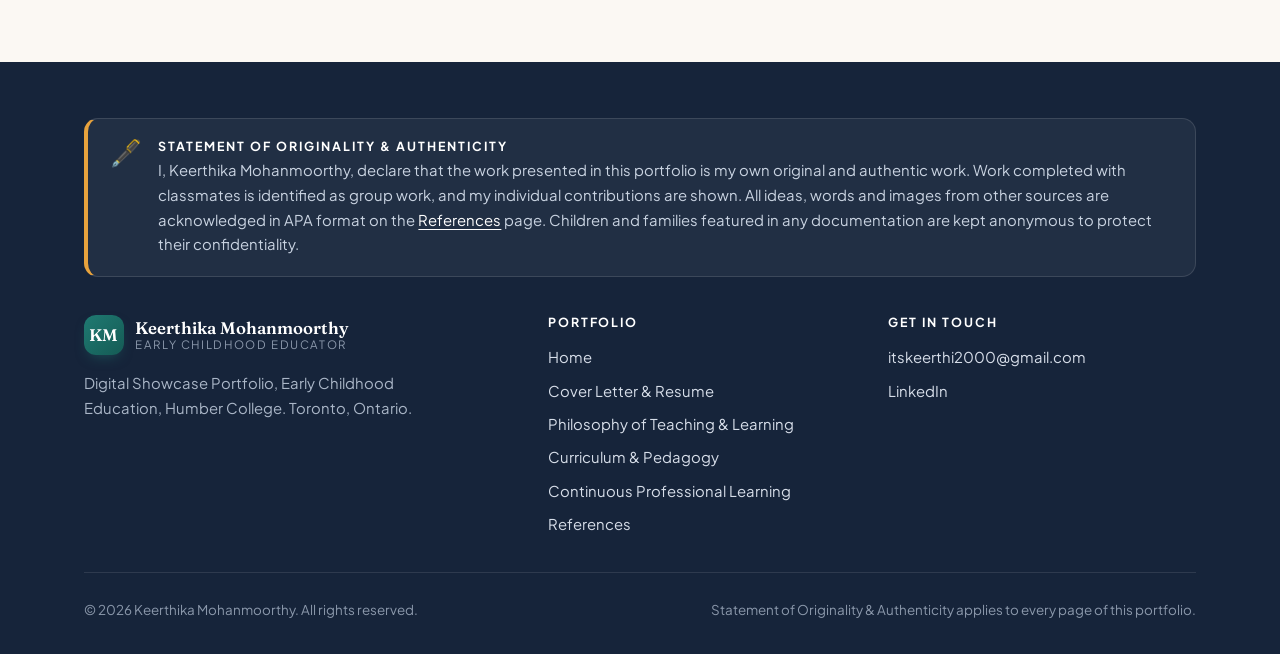
==== commit 67ce19b7: "Replace OCT certificate with member card (certificate is confidential) Co-Authored-By: Claude Opus 5" ====
--- a/continuous-learning.html
+++ b/continuous-learning.html
@@ -12,7 +12,7 @@
   <link rel="preconnect" href="https://fonts.gstatic.com" crossorigin />
   <link href="https://fonts.googleapis.com/css2?family=Fraunces:ital,opsz,wght@0,9..144,400;0,9..144,500;0,9..144,600;1,9..144,400;1,9..144,500&family=Plus+Jakarta+Sans:wght@400;500;600;700&display=swap" rel="stylesheet" />
   <link rel="stylesheet" href="https://cdnjs.cloudflare.com/ajax/libs/font-awesome/6.5.2/css/all.min.css" />
-  <link rel="stylesheet" href="assets/css/style.css?v=202611131508" />
+  <link rel="stylesheet" href="assets/css/style.css?v=202611131518" />
 </head>
 
 <body>
@@ -193,8 +193,8 @@
                 <p class="muted small mb-0">Ontario Certified Teacher (OCT) &#183; Registration No. 769854</p>
               </div>
             </div>
-            <p class="mt-1 mb-0">Certified on November 12, 2026, with teaching qualifications in the Intermediate Division: Science (General) and Mathematics. It builds on my B.Ed. and three years of classroom teaching.</p>
-            <p class="mt-1 mb-0"><span class="pill ok">Certified</span> <a class="btn btn-ghost btn-sm" href="assets/docs/certificates/Keerthika_Mohanmoorthy_OCT_Certificate_of_Registration.pdf" target="_blank" rel="noopener"><i class="fa-solid fa-award"></i> View certificate</a></p>
+            <p class="mt-1 mb-0">Licensed to teach in Ontario as a member of the Ontario College of Teachers. It builds on my B.Ed. and three years of classroom teaching.</p>
+            <p class="mt-1 mb-0"><span class="pill ok">Certified</span> <a class="btn btn-ghost btn-sm" href="assets/docs/certificates/Keerthika_Mohanmoorthy_OCT_Member_Card.pdf" target="_blank" rel="noopener"><i class="fa-solid fa-id-card"></i> View member card</a></p>
           </div>
         </div>
       </div>
@@ -219,11 +219,11 @@
           <li class="tl-item current reveal">
             <span class="tl-dot" aria-hidden="true"></span>
             <div class="tl-card spot">
-              <div class="tl-top"><h3>Ontario Certified Teacher (OCT) <span class="badge">Certified</span></h3><span class="tl-date">Nov 12, 2026</span></div>
+              <div class="tl-top"><h3>Ontario Certified Teacher (OCT) <span class="badge">Certified</span></h3><span class="tl-date">Nov 2026</span></div>
               <div class="tl-org"><strong>Ontario College of Teachers</strong> &#183; Registration No. 769854</div>
-              <p class="mb-0">Certificate of Qualification and Registration issued, licensing me to teach in Ontario. Teaching qualifications: Intermediate Division, Science (General) and Mathematics.</p>
+              <p class="mb-0">Became a member of the Ontario College of Teachers, licensed to teach in Ontario.</p>
               <div class="cert-actions">
-                <a class="btn btn-primary btn-sm" href="assets/docs/certificates/Keerthika_Mohanmoorthy_OCT_Certificate_of_Registration.pdf" target="_blank" rel="noopener"><i class="fa-solid fa-award"></i> View certificate</a>
+                <a class="btn btn-primary btn-sm" href="assets/docs/certificates/Keerthika_Mohanmoorthy_OCT_Member_Card.pdf" target="_blank" rel="noopener"><i class="fa-solid fa-id-card"></i> View member card</a>
                 <a class="btn btn-ghost btn-sm" href="https://www.oct.ca/findateacher" target="_blank" rel="noopener"><i class="fa-solid fa-magnifying-glass"></i> OCT public register</a>
               </div>
             </div>
@@ -314,7 +314,7 @@
             <li class="reveal"><span class="what"><i class="fa-solid fa-syringe"></i> Medical, immunization &amp; TB screening</span><span class="pill ok">Up to date</span></li>
             <li class="reveal"><span class="what"><i class="fa-solid fa-award"></i> <a href="assets/docs/certificates/Keerthika_Mohanmoorthy_Tutor_Skills_Certificate.pdf" target="_blank" rel="noopener">Tutor Skills: Keys to Successful Tutoring</a></span><span class="pill ok">2 CPD credits</span></li>
             <li class="reveal"><span class="what"><i class="fa-solid fa-chalkboard-user"></i> Tutor Doctor: Brand Standards Orientation &amp; Tutoring Skills (Academic Game Plan)</span><span class="pill ok">Certified</span></li>
-            <li class="reveal"><span class="what"><i class="fa-solid fa-id-card"></i> <a href="assets/docs/certificates/Keerthika_Mohanmoorthy_OCT_Certificate_of_Registration.pdf" target="_blank" rel="noopener">Ontario Certified Teacher (OCT), No. 769854</a></span><span class="pill ok">Certified</span></li>
+            <li class="reveal"><span class="what"><i class="fa-solid fa-id-card"></i> <a href="assets/docs/certificates/Keerthika_Mohanmoorthy_OCT_Member_Card.pdf" target="_blank" rel="noopener">Ontario Certified Teacher (OCT), No. 769854</a></span><span class="pill ok">Certified</span></li>
           </ul>
         </div>
       </div>
@@ -365,6 +365,6 @@
     </div>
   </footer>
 
-  <script src="assets/js/main.js?v=202611131508"></script>
+  <script src="assets/js/main.js?v=202611131518"></script>
 </body>
 </html>
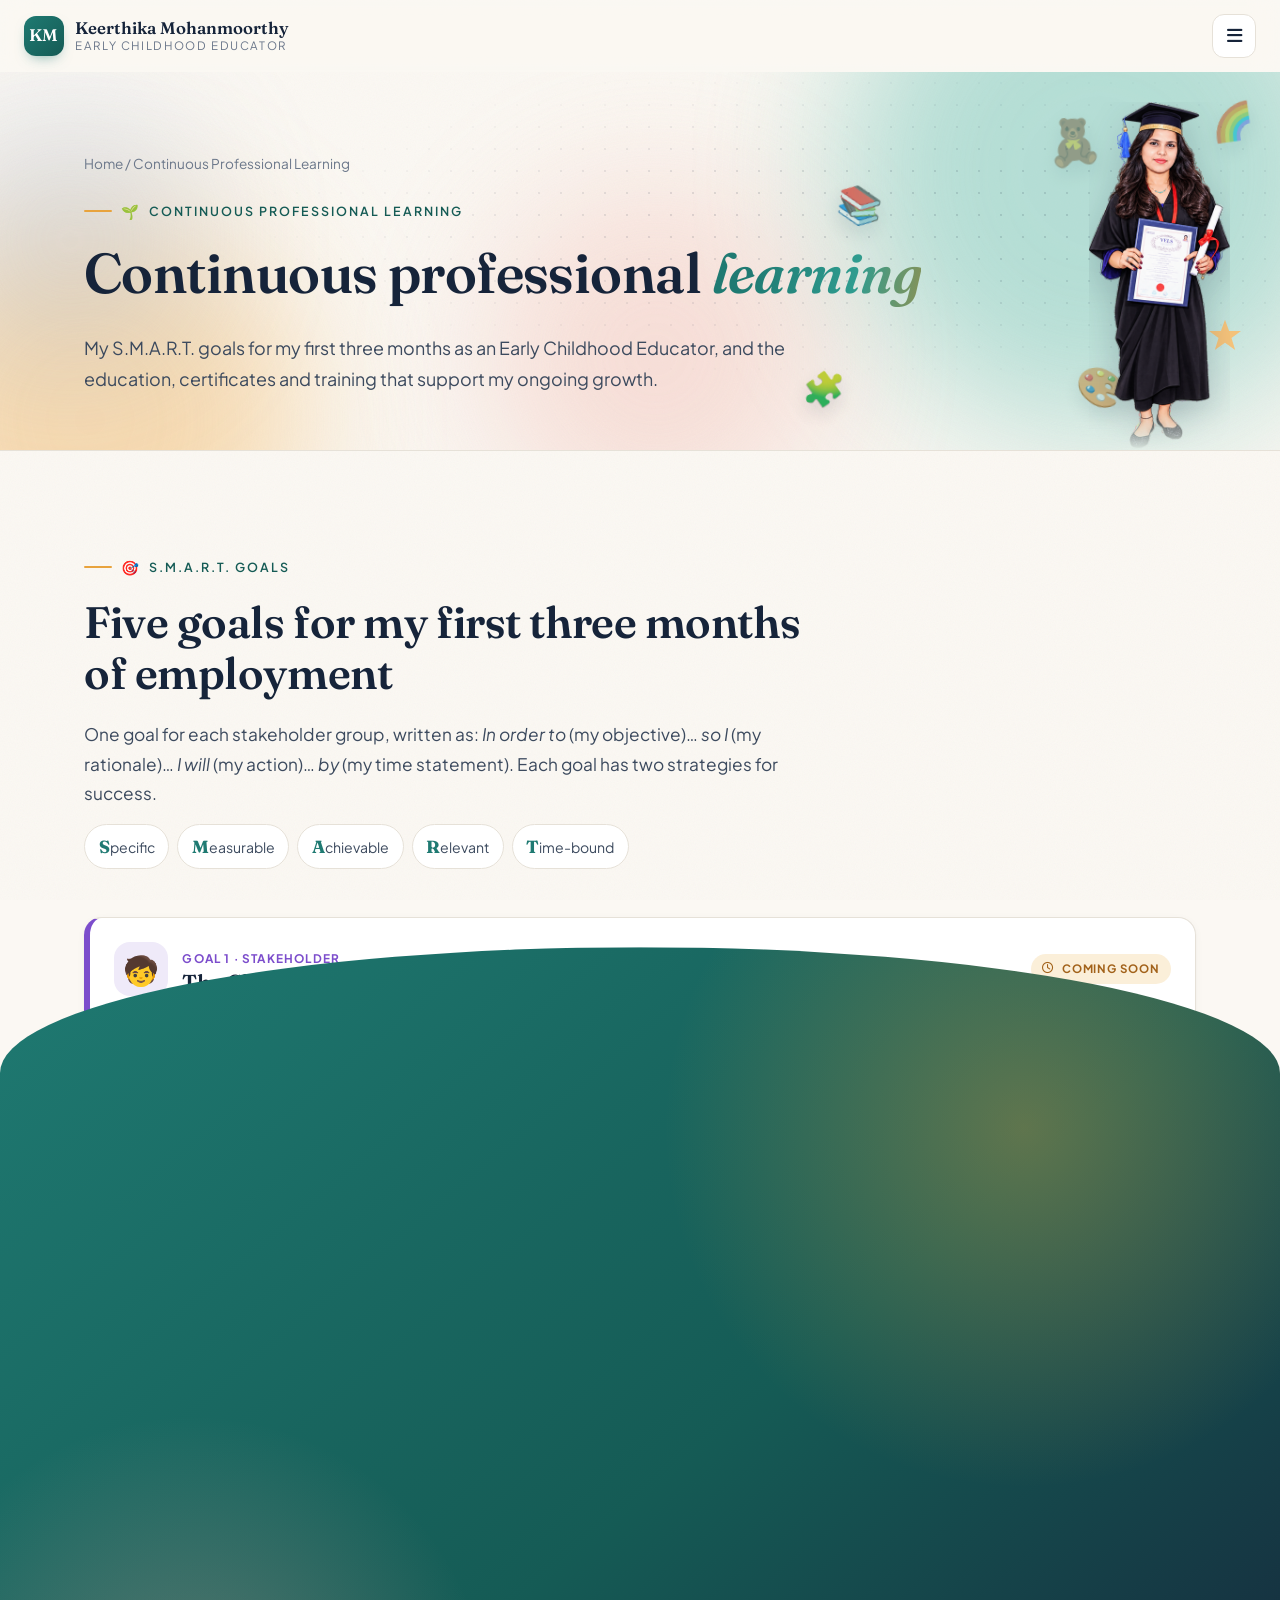
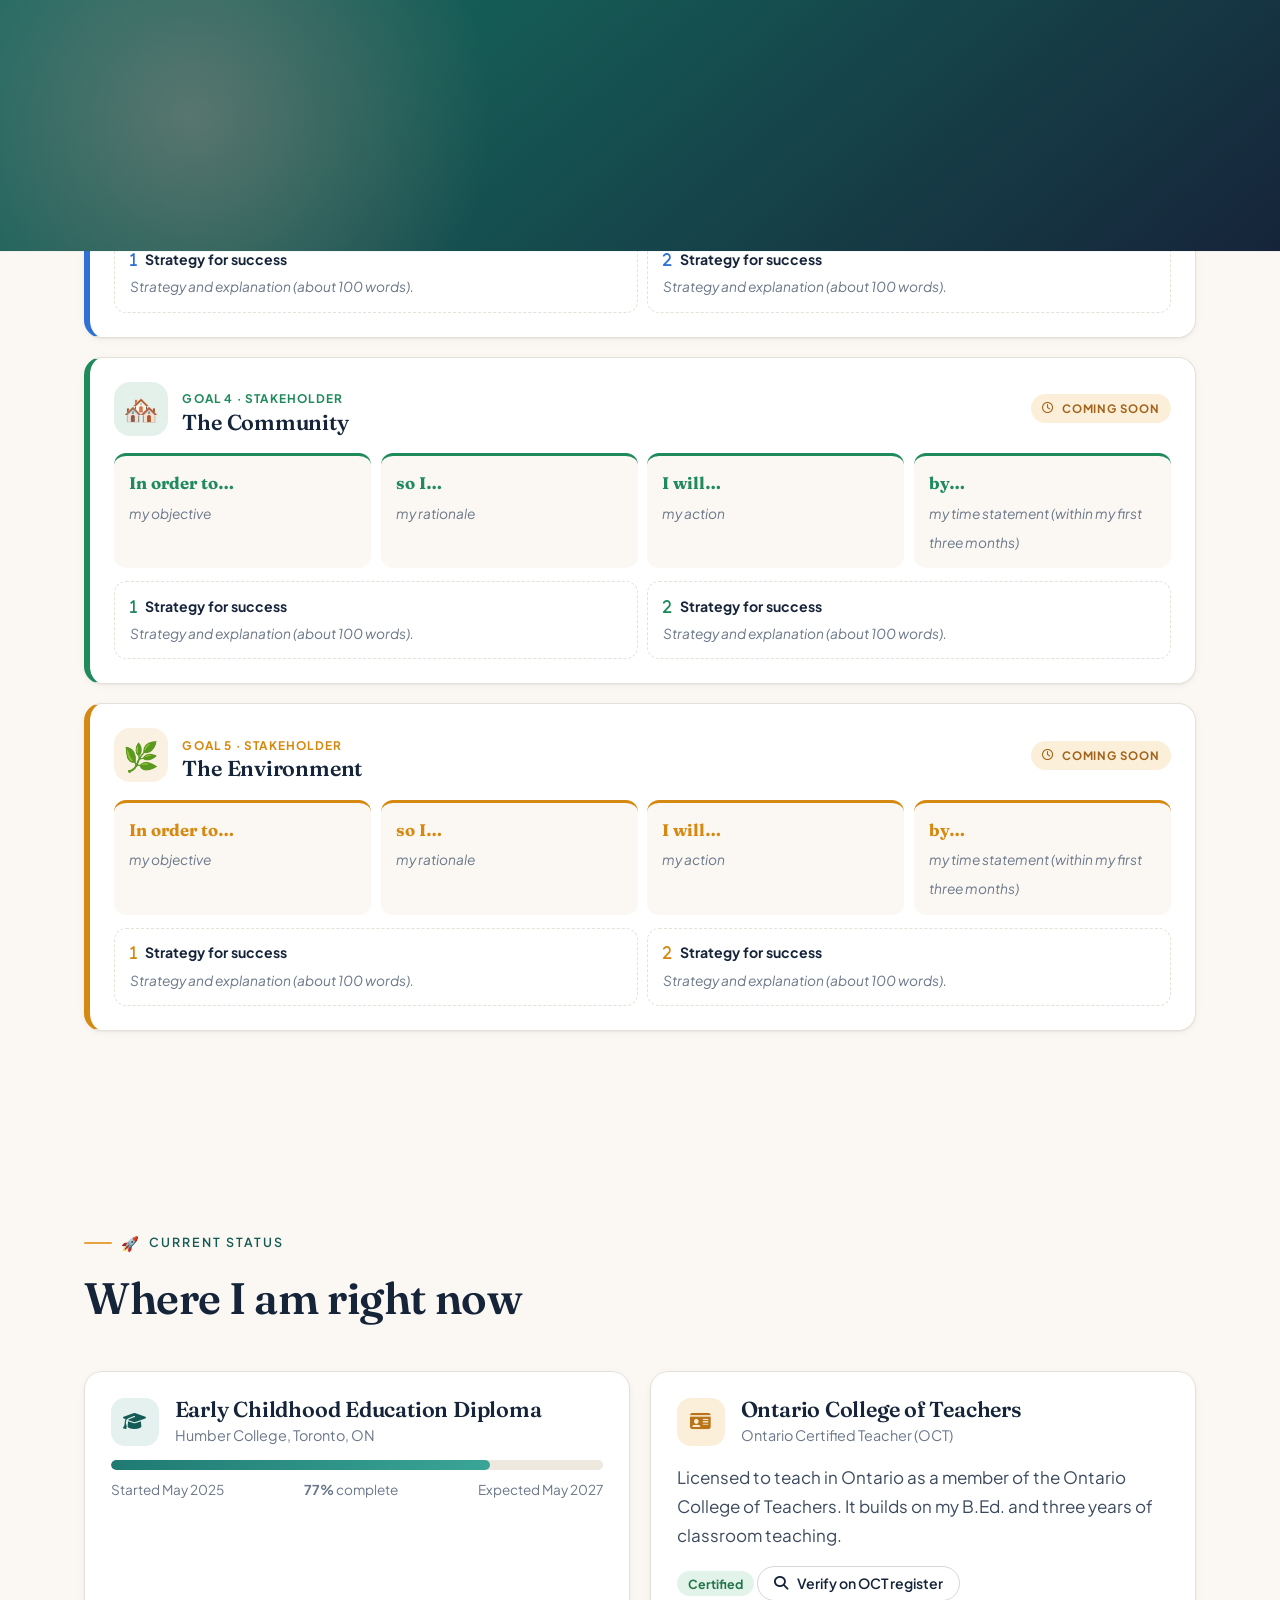
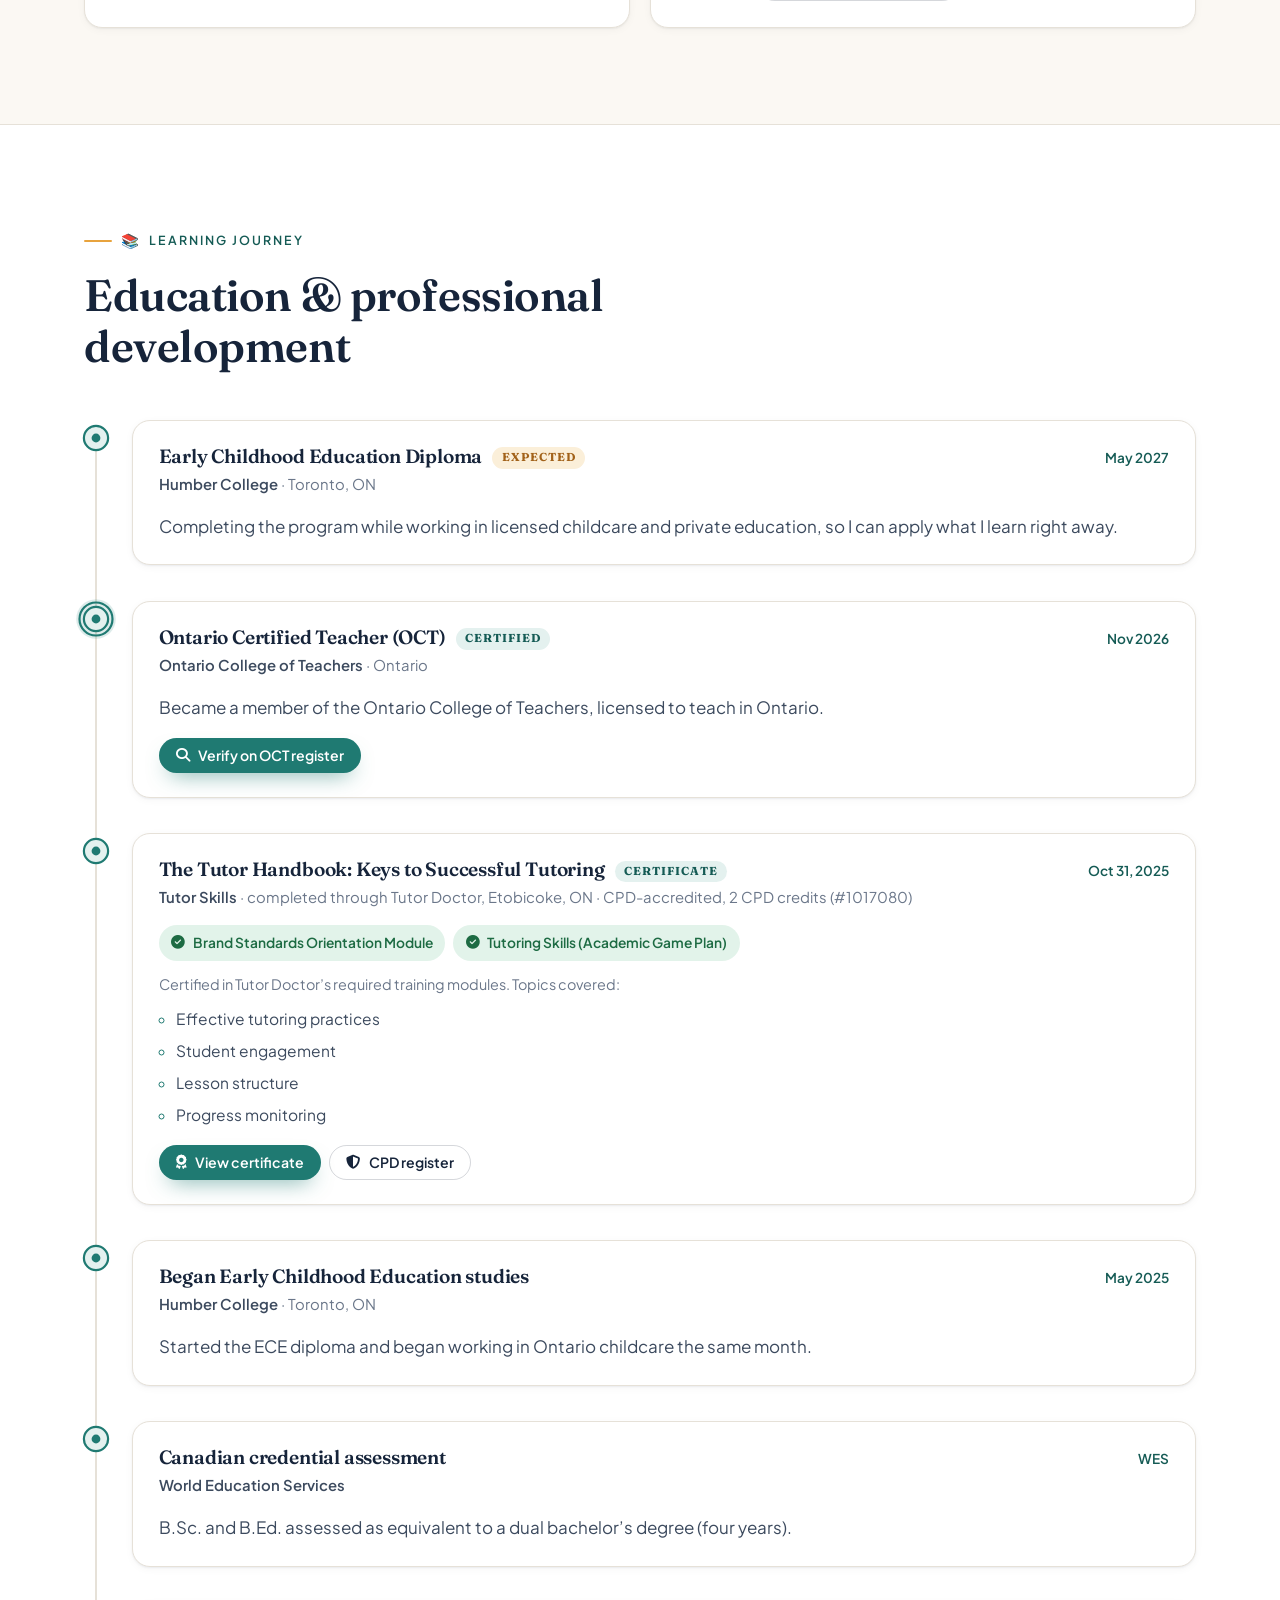
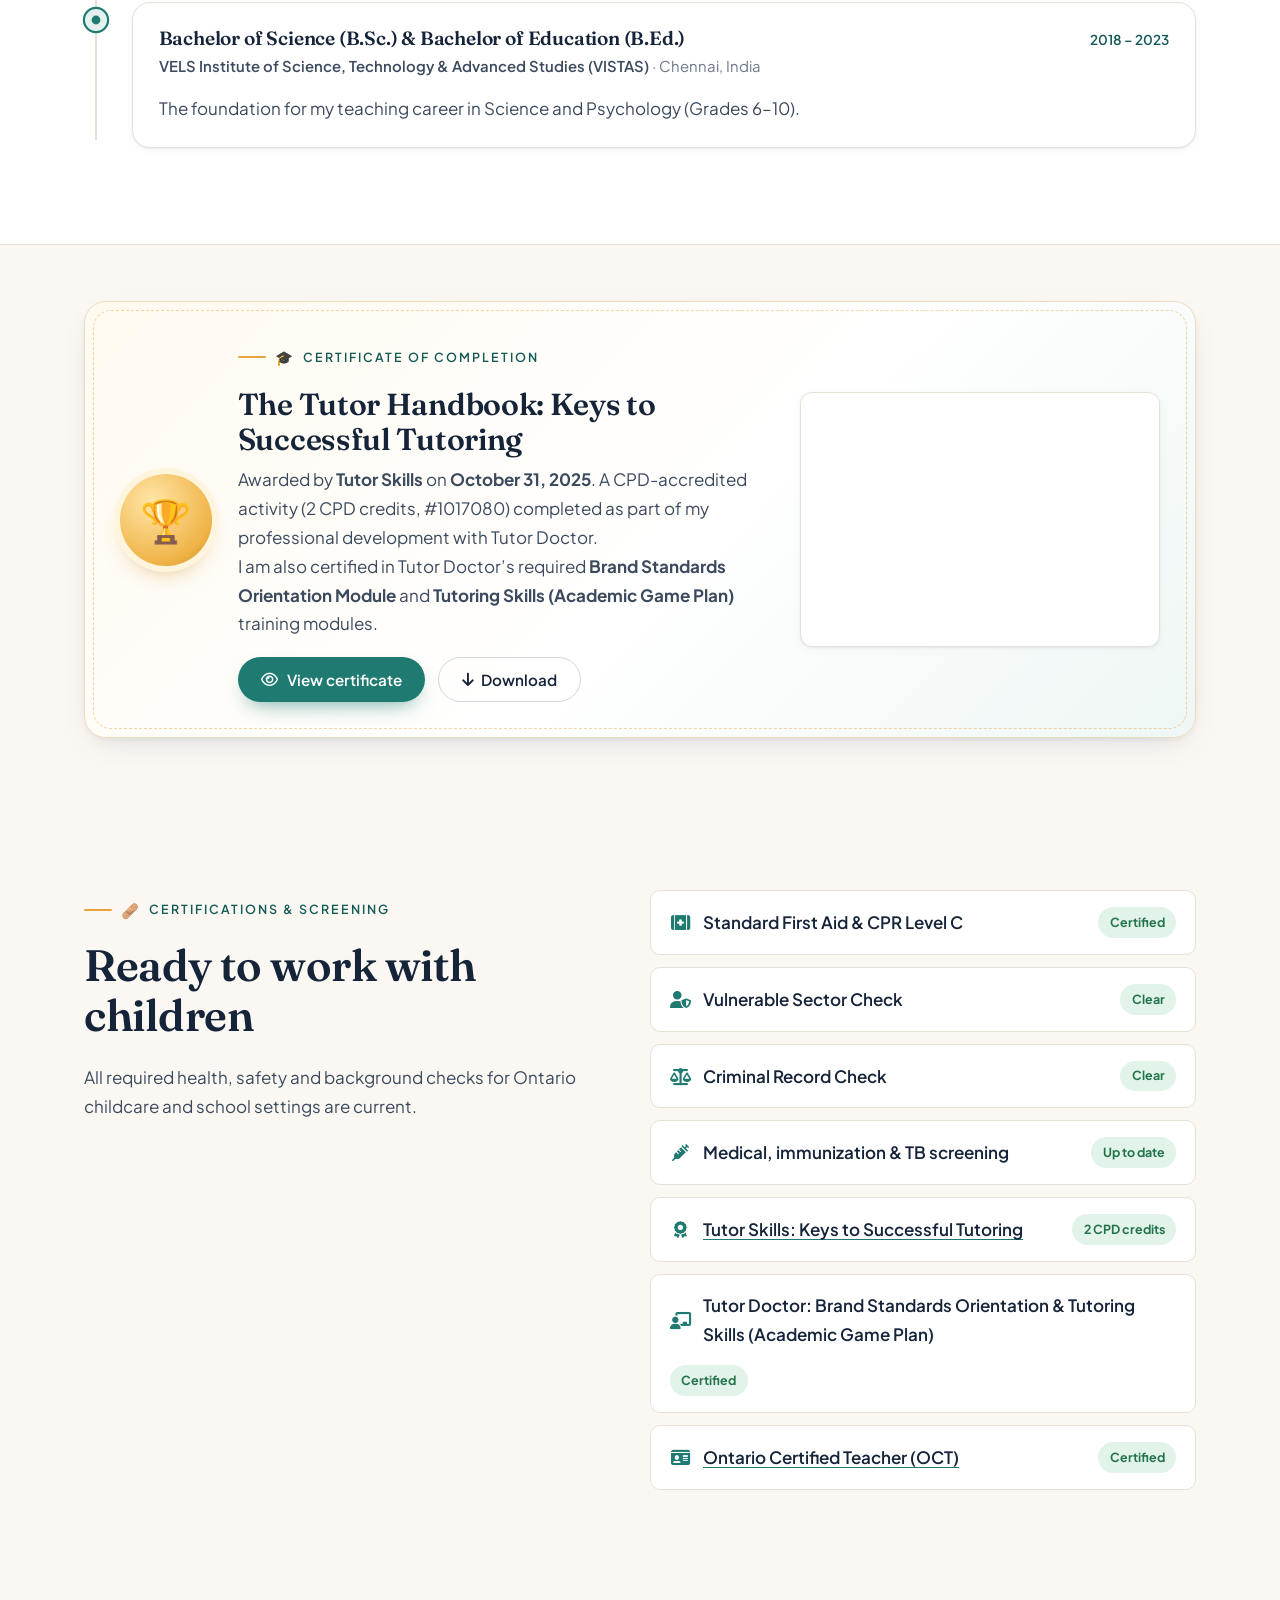
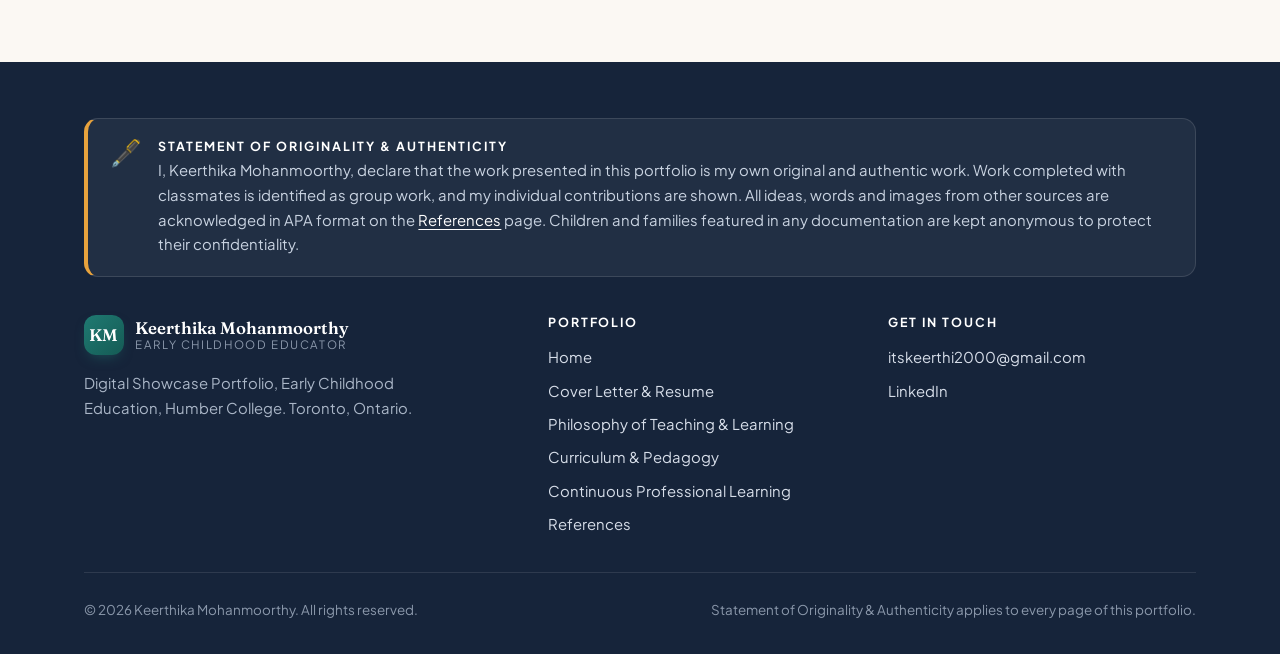
==== commit a9090ccc: "Remove confidential OCT number and member card; add Claude self-service, PR previews and gh-pages de" ====
--- a/continuous-learning.html
+++ b/continuous-learning.html
@@ -12,7 +12,7 @@
   <link rel="preconnect" href="https://fonts.gstatic.com" crossorigin />
   <link href="https://fonts.googleapis.com/css2?family=Fraunces:ital,opsz,wght@0,9..144,400;0,9..144,500;0,9..144,600;1,9..144,400;1,9..144,500&family=Plus+Jakarta+Sans:wght@400;500;600;700&display=swap" rel="stylesheet" />
   <link rel="stylesheet" href="https://cdnjs.cloudflare.com/ajax/libs/font-awesome/6.5.2/css/all.min.css" />
-  <link rel="stylesheet" href="assets/css/style.css?v=202611131518" />
+  <link rel="stylesheet" href="assets/css/style.css?v=202611131522" />
 </head>
 
 <body>
@@ -190,11 +190,11 @@
               <div class="card-icon sun" style="margin:0"><i class="fa-solid fa-id-card"></i></div>
               <div>
                 <h3 style="margin:0">Ontario College of Teachers</h3>
-                <p class="muted small mb-0">Ontario Certified Teacher (OCT) &#183; Registration No. 769854</p>
+                <p class="muted small mb-0">Ontario Certified Teacher (OCT)</p>
               </div>
             </div>
             <p class="mt-1 mb-0">Licensed to teach in Ontario as a member of the Ontario College of Teachers. It builds on my B.Ed. and three years of classroom teaching.</p>
-            <p class="mt-1 mb-0"><span class="pill ok">Certified</span> <a class="btn btn-ghost btn-sm" href="assets/docs/certificates/Keerthika_Mohanmoorthy_OCT_Member_Card.pdf" target="_blank" rel="noopener"><i class="fa-solid fa-id-card"></i> View member card</a></p>
+            <p class="mt-1 mb-0"><span class="pill ok">Certified</span> <a class="btn btn-ghost btn-sm" href="https://www.oct.ca/findateacher" target="_blank" rel="noopener"><i class="fa-solid fa-magnifying-glass"></i> Verify on OCT register</a></p>
           </div>
         </div>
       </div>
@@ -220,12 +220,10 @@
             <span class="tl-dot" aria-hidden="true"></span>
             <div class="tl-card spot">
               <div class="tl-top"><h3>Ontario Certified Teacher (OCT) <span class="badge">Certified</span></h3><span class="tl-date">Nov 2026</span></div>
-              <div class="tl-org"><strong>Ontario College of Teachers</strong> &#183; Registration No. 769854</div>
+              <div class="tl-org"><strong>Ontario College of Teachers</strong> &#183; Ontario</div>
               <p class="mb-0">Became a member of the Ontario College of Teachers, licensed to teach in Ontario.</p>
               <div class="cert-actions">
-                <a class="btn btn-primary btn-sm" href="assets/docs/certificates/Keerthika_Mohanmoorthy_OCT_Member_Card.pdf" target="_blank" rel="noopener"><i class="fa-solid fa-id-card"></i> View member card</a>
-                <a class="btn btn-ghost btn-sm" href="https://www.oct.ca/findateacher" target="_blank" rel="noopener"><i class="fa-solid fa-magnifying-glass"></i> OCT public register</a>
-              </div>
+                <a class="btn btn-primary btn-sm" href="https://www.oct.ca/findateacher" target="_blank" rel="noopener"><i class="fa-solid fa-magnifying-glass"></i> Verify on OCT register</a>              </div>
             </div>
           </li>
           <li class="tl-item reveal">
@@ -314,7 +312,7 @@
             <li class="reveal"><span class="what"><i class="fa-solid fa-syringe"></i> Medical, immunization &amp; TB screening</span><span class="pill ok">Up to date</span></li>
             <li class="reveal"><span class="what"><i class="fa-solid fa-award"></i> <a href="assets/docs/certificates/Keerthika_Mohanmoorthy_Tutor_Skills_Certificate.pdf" target="_blank" rel="noopener">Tutor Skills: Keys to Successful Tutoring</a></span><span class="pill ok">2 CPD credits</span></li>
             <li class="reveal"><span class="what"><i class="fa-solid fa-chalkboard-user"></i> Tutor Doctor: Brand Standards Orientation &amp; Tutoring Skills (Academic Game Plan)</span><span class="pill ok">Certified</span></li>
-            <li class="reveal"><span class="what"><i class="fa-solid fa-id-card"></i> <a href="assets/docs/certificates/Keerthika_Mohanmoorthy_OCT_Member_Card.pdf" target="_blank" rel="noopener">Ontario Certified Teacher (OCT), No. 769854</a></span><span class="pill ok">Certified</span></li>
+            <li class="reveal"><span class="what"><i class="fa-solid fa-id-card"></i> <a href="https://www.oct.ca/findateacher" target="_blank" rel="noopener">Ontario Certified Teacher (OCT)</a></span><span class="pill ok">Certified</span></li>
           </ul>
         </div>
       </div>
@@ -365,6 +363,6 @@
     </div>
   </footer>
 
-  <script src="assets/js/main.js?v=202611131518"></script>
+  <script src="assets/js/main.js?v=202611131522"></script>
 </body>
 </html>
